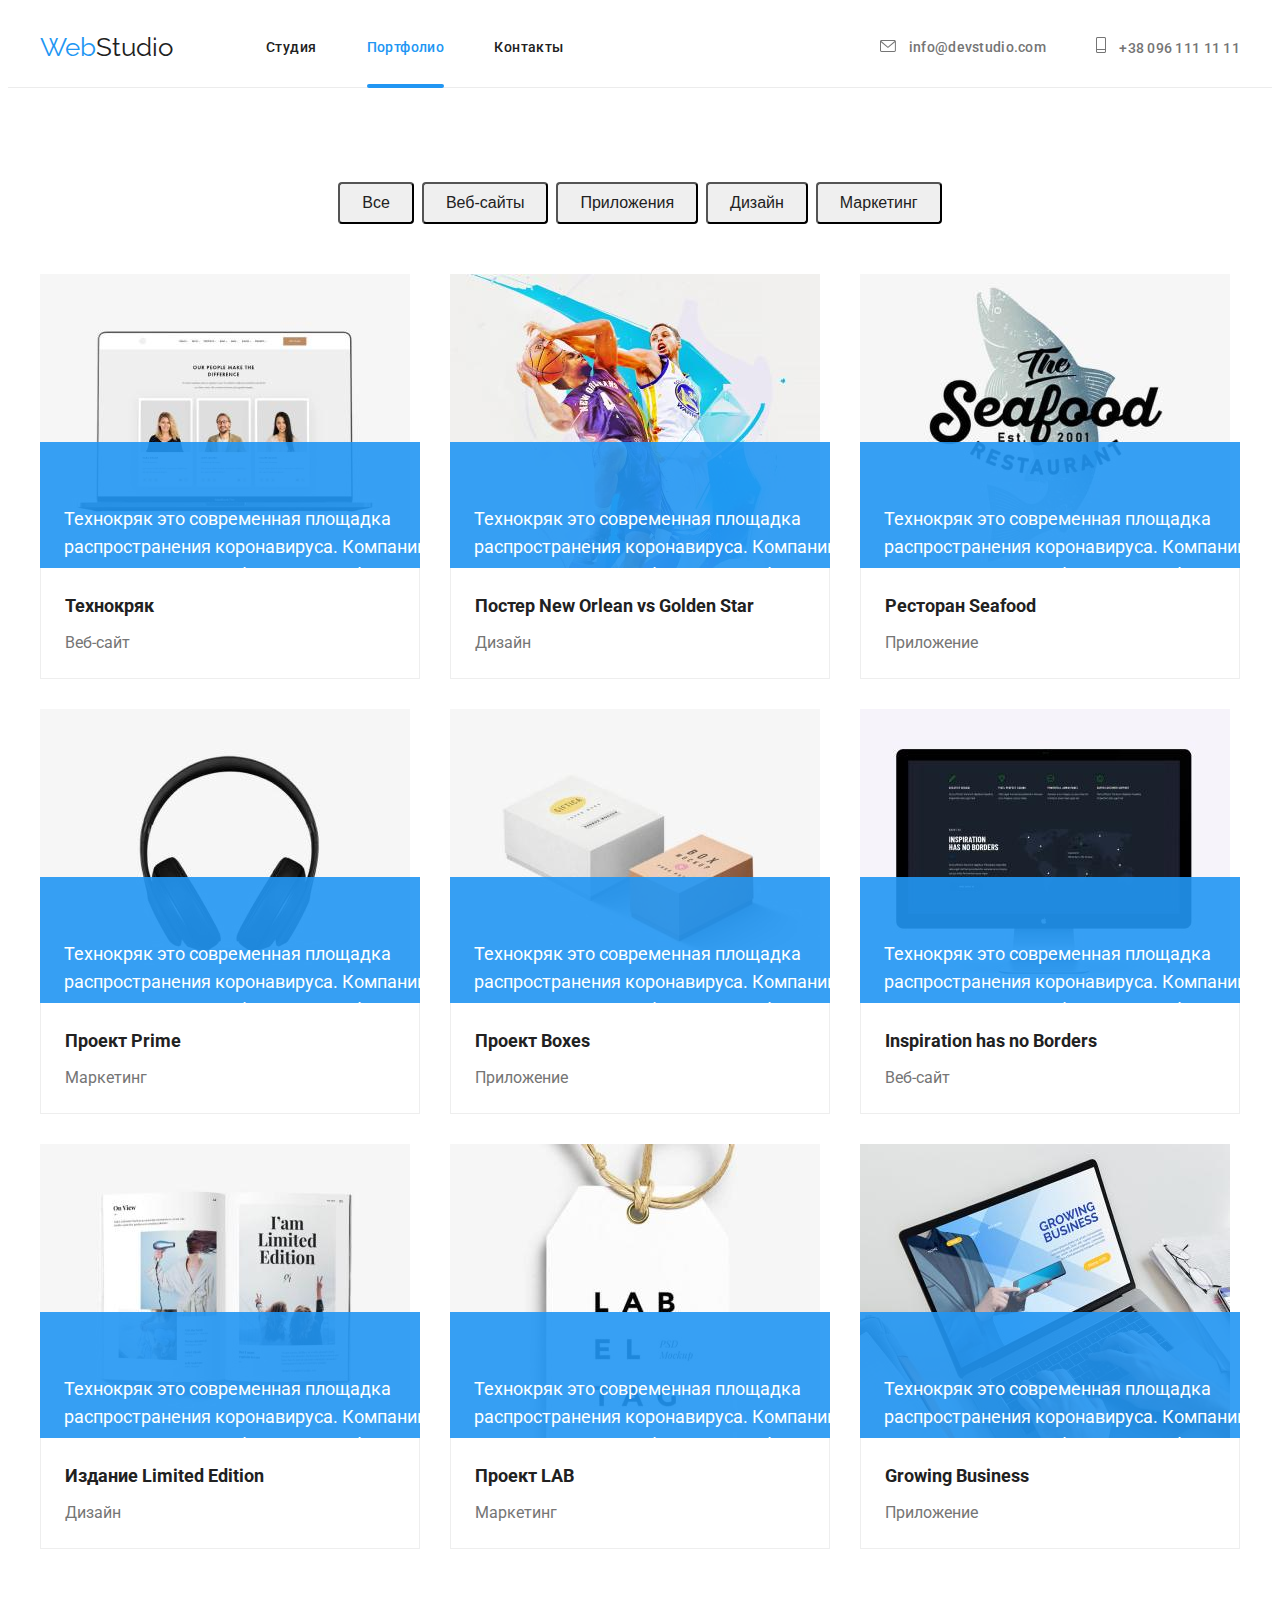
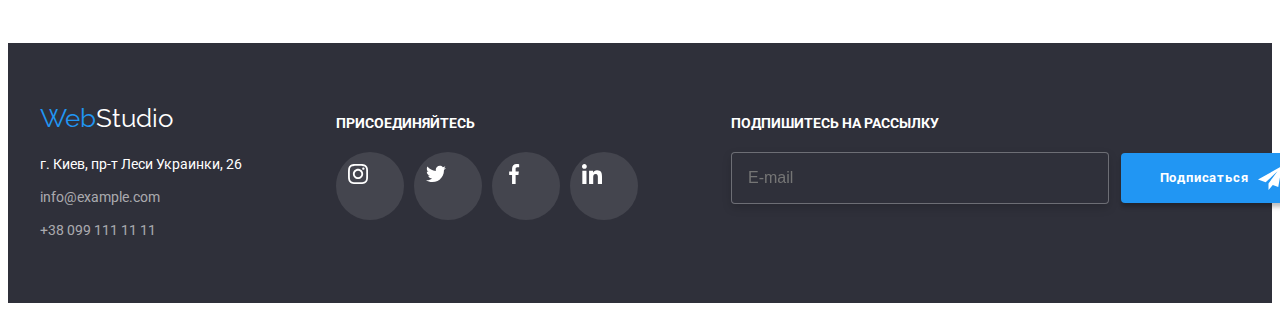
==== portfolio.html @ 545d73d3 "initial commit" ====
<!DOCTYPE html>
<html lang="ru">
  <head>
    <meta charset="UTF-8" />
    <meta http-equiv="X-UA-Compatible" content="IE=edge" />
    <meta name="viewport" content="width=device-width, initial-scale=1.0" />
    <title>Портфолио</title>
    <link
      rel="stylesheet"
      href="https://cdnjs.cloudflare.com/ajax/libs/modern-normalize/1.1.0/modern-normalize.min.css"
      integrity="sha512-wpPYUAdjBVSE4KJnH1VR1HeZfpl1ub8YT/NKx4PuQ5NmX2tKuGu6U/JRp5y+Y8XG2tV+wKQpNHVUX03MfMFn9Q=="
      crossorigin="anonymous"
      referrerpolicy="no-referrer"
    />
    <link
      href="https://fonts.googleapis.com/css2?family=Raleway:wght@700&family=Roboto:wght@400;500;700;900&display=swap"
      rel="stylesheet"
    />
    <link rel="stylesheet" href="./css/styles.css" />
    <link rel="stylesheet" href="./css/main.min.css" />
  </head>
  <body>
    <header class="portfolio-header">
      <div class="container">
        <div class="header-container">
          <nav class="header-nav">
            <a class="logo" href="./index.html">
              <span class="trademark">Web</span
              ><span class="top-logo">Studio</span>
            </a>
            <!--Навигация на другие страницы-->
            <ul class="nav-pages">
              <li class="menu">
                <a href="./index.html" class="pages">Студия</a>
              </li>
              <li class="menu">
                <a href="" class="pages active">Портфолио</a>
              </li>
              <li class="menu"><a href="" class="pages">Контакты</a></li>
            </ul>
          </nav>
          <ul class="nav-contacts">
            <li class="mail-tel-top">
              <a class="contacts" href="mailto:info@devstudio.com">
                <svg class="contacts-icons" width="16" height="12">
                  <use href="./images/icons.svg#icon-mail-icon"></use>
                </svg>
                info@devstudio.com</a
              >
            </li>
            <li class="mail-tel-top">
              <a class="contacts" href="tel:+38096111111">
                <svg class="contacts-icons" width="10" height="16">
                  <use href="./images/icons.svg#icon-tel-icon"></use>
                </svg>
                +38 096 111 11 11</a
              >
            </li>
          </ul>
        </div>
      </div>
    </header>

    <!--ФИЛЬТР-->
    <main>
      <section class="section">
        <div class="container">
          <ul class="products">
            <li class="btn-products">
              <button class="tabs" type="button">Все</button>
            </li>
            <li class="btn-products">
              <button class="tabs" type="button">Веб-сайты</button>
            </li>
            <li class="btn-products">
              <button class="tabs" type="button">Приложения</button>
            </li>
            <li class="btn-products">
              <button class="tabs" type="button">Дизайн</button>
            </li>
            <li class="btn-products">
              <button class="tabs" type="button">Маркетинг</button>
            </li>
          </ul>
        </div>

        <div class="container">
          <ul class="examples">
            <li class="examples-mockups">
              <div class="thumb">
                <img src="./images/img0.jpg" alt="" width="370" />
                <p class="mockups-info">
                  Технокряк это современная площадка распространения
                  коронавируса. Компании используют эту платформу для цифрового
                  шпионажа и атак на защищённые сервера конкурентов.
                </p>
              </div>
              <div class="examples-names">
                <h2 class="decisions">Технокряк</h2>
                <p class="type">Веб-сайт</p>
              </div>
            </li>
            <li class="examples-mockups">
              <div class="thumb">
                <img src="./images/img1.jpg" alt="" width="370" />
                <p class="mockups-info">
                  Технокряк это современная площадка распространения
                  коронавируса. Компании используют эту платформу для цифрового
                  шпионажа и атак на защищённые сервера конкурентов.
                </p>
              </div>
              <div class="examples-names">
                <h2 class="decisions">Постер New Orlean vs Golden Star</h2>
                <p class="type">Дизайн</p>
              </div>
            </li>
            <li class="examples-mockups">
              <div class="thumb">
                <img src="./images/img2.jpg" alt="" width="370" />
                <p class="mockups-info">
                  Технокряк это современная площадка распространения
                  коронавируса. Компании используют эту платформу для цифрового
                  шпионажа и атак на защищённые сервера конкурентов.
                </p>
              </div>
              <div class="examples-names">
                <h2 class="decisions">Ресторан Seafood</h2>
                <p class="type">Приложение</p>
              </div>
            </li>
            <li class="examples-mockups">
              <div class="thumb">
                <img src="./images/img3.jpg" alt="" width="370" />
                <p class="mockups-info">
                  Технокряк это современная площадка распространения
                  коронавируса. Компании используют эту платформу для цифрового
                  шпионажа и атак на защищённые сервера конкурентов.
                </p>
              </div>
              <div class="examples-names">
                <h2 class="decisions">Проект Prime</h2>
                <p class="type">Маркетинг</p>
              </div>
            </li>
            <li class="examples-mockups">
              <div class="thumb">
                <img src="./images/img4.jpg" alt="" width="370" />
                <p class="mockups-info">
                  Технокряк это современная площадка распространения
                  коронавируса. Компании используют эту платформу для цифрового
                  шпионажа и атак на защищённые сервера конкурентов.
                </p>
              </div>
              <div class="examples-names">
                <h2 class="decisions">Проект Boxes</h2>
                <p class="type">Приложение</p>
              </div>
            </li>
            <li class="examples-mockups">
              <div class="thumb">
                <img src="./images/img5.jpg" alt="" width="370" />
                <p class="mockups-info">
                  Технокряк это современная площадка распространения
                  коронавируса. Компании используют эту платформу для цифрового
                  шпионажа и атак на защищённые сервера конкурентов.
                </p>
              </div>
              <div class="examples-names">
                <h2 class="decisions">Inspiration has no Borders</h2>
                <p class="type">Веб-сайт</p>
              </div>
            </li>
            <li class="examples-mockups">
              <div class="thumb">
                <img src="./images/img6.jpg" alt="" width="370" />
                <p class="mockups-info">
                  Технокряк это современная площадка распространения
                  коронавируса. Компании используют эту платформу для цифрового
                  шпионажа и атак на защищённые сервера конкурентов.
                </p>
              </div>
              <div class="examples-names">
                <h2 class="decisions">Издание Limited Edition</h2>
                <p class="type">Дизайн</p>
              </div>
            </li>
            <li class="examples-mockups">
              <div class="thumb">
                <img src="./images/img7.jpg" alt="" width="370" />
                <p class="mockups-info">
                  Технокряк это современная площадка распространения
                  коронавируса. Компании используют эту платформу для цифрового
                  шпионажа и атак на защищённые сервера конкурентов.
                </p>
              </div>
              <div class="examples-names">
                <h2 class="decisions">Проект LAB</h2>
                <p class="type">Маркетинг</p>
              </div>
            </li>
            <li class="examples-mockups">
              <div class="thumb">
                <img src="./images/img8.jpg" alt="" width="370" />
                <p class="mockups-info">
                  Технокряк это современная площадка распространения
                  коронавируса. Компании используют эту платформу для цифрового
                  шпионажа и атак на защищённые сервера конкурентов.
                </p>
              </div>
              <div class="examples-names">
                <h2 class="decisions">Growing Business</h2>
                <p class="type">Приложение</p>
              </div>
            </li>
          </ul>
        </div>
      </section>
    </main>
    <!--Футер-->
    <footer>
      <div class="container address-join-footer">
        <div>
          <a class="logo" href="./index.html"
            ><span class="trademark">Web</span
            ><span class="bot-logo">Studio</span></a
          >
          <address>
            г. Киев, пр-т Леси Украинки, 26
            <ul class="footer-contacts">
              <li class="footer-item-contact">
                <a class="contacts" href="mailto:info@example.com"
                  >info@example.com</a
                >
              </li>
              <li class="footer-item-contact">
                <a class="contacts" href="tel:+38099111111"
                  >+38 099 111 11 11</a
                >
              </li>
            </ul>
          </address>
        </div>
        <div class="join">
          <h2 class="join-title">Присоединяйтесь</h2>
          <ul class="social join-list">
            <li class="social-item" aria-label="Инстаграм">
              <a
                href=""
                class="social-link social-link-join link"
                target="_blank"
                rel="noopener noreferrer"
              >
                <svg class="social-icon" width="20" height="20">
                  <use href="./images/icons.svg#icon-instagram"></use>
                </svg>
              </a>
            </li>
            <li class="social-item" aria-label="Твиттер">
              <a
                href=""
                class="social-link social-link-join link"
                target="_blank"
                rel="noopener noreferrer"
              >
                <svg class="social-icon" width="20" height="20">
                  <use href="./images/icons.svg#icon-twitter"></use>
                </svg>
              </a>
            </li>
            <li class="social-item" aria-label="Фейсбук">
              <a
                href=""
                class="social-link social-link-join link"
                target="_blank"
                rel="noopener noreferrer"
              >
                <svg class="social-icon" width="20" height="20">
                  <use href="./images/icons.svg#icon-facebook"></use>
                </svg>
              </a>
            </li>
            <li class="social-item" aria-label="Линкедин">
              <a
                href=""
                class="social-link social-link-join link"
                target="_blank"
                rel="noopener noreferrer"
              >
                <svg class="social-icon" width="20" height="20">
                  <use href="./images/icons.svg#icon-linkedin"></use>
                </svg>
              </a>
            </li>
          </ul>
        </div>
        <!-- Секция подписки -->
        <section class="subscribe">
          <h2 class="join-title">Подпишитесь на рассылку</h2>
          <form class="subscribe-form" name="subscribe">
            <label>
              <input
                class="subscribe-input"
                type="email"
                name="subscribe-email"
                placeholder="E-mail"
              />
            </label>
            <button class="subscribe-button" type="submit">
              Подписаться

              <svg class="subscribe-icon">
                <use href="./images/icons.svg#icon-icon-send"></use>
              </svg>
            </button>
          </form>
        </section>
        <!-- Секция подписки -->
      </div>
    </footer>
  </body>
</html>
---- css/styles.css ----
/* Для хранения палитры цветов макета (текст, фон, выделение) используются CSS-переменные. */

/* Конец утилит */

/* ----ХЕДЕР--- */

/* ----Хедер----*/

/* ----БЛОК герой---- */

/* ----Блок герой---- */

/* ----Блок преимуществ---- */

/* ----Блок преимуществ---- */
/* ---- Блок чем мы занимаемся---- */

/* ---- Блок чем мы занимаемся---- */
/* ----Блок наша команда---- */

/* ----Блок наша команда---- */
/* ----Секция постоянные клиенты---- */

/* ----Секция постоянные клиенты---- */
/* ----- ФУТЕР----- */

/* Секция подписки */
/* ----ФУТЕР---- */

/* ----Секция Продукты---- */

/*------СИНИЙ ВЫЕЗЖАЮЩИЙ ОВЕРЛЕЙ*/
/* ----Секция Продукты---- */

/*---------MODAL WINDOW*/

/* ------End of modal window styles */
---- css/main.min.css ----
body{font-family:"Roboto", sans-serif;color:var(--primary-text-color)}h1,h2,h3,h4,h5,h6,p{margin-top:0;margin-bottom:0}ul,ol{margin-top:0;margin-bottom:0;padding-left:0}img{display:block;max-width:100%;height:auto}.container{width:1200px;padding-left:15px;padding-right:15px;margin-left:auto;margin-right:auto}.section{padding:94px 0 94px 0}.nav-pages,.nav-contacts,.pages,.team-contacts-icons,.clients-list,.footer-contacts,.join-list{list-style-type:none;text-decoration:none}:root{--primary-text-color: #212121;--secondary-text-color: #757575;--accent-color: #2196f3;--footer-contacts-color: rgba(255, 255, 255, 0.6)}.visually-hidden{position:absolute !important;clip:rect(1px 1px 1px 1px);clip:rect(1px, 1px, 1px, 1px);padding:0 !important;border:0 !important;height:1px !important;width:1px !important;overflow:hidden}.logo{font-size:26px;font-family:"Raleway", sans-serif;text-decoration:none;margin-right:93px}.top-logo{color:var(--primary-text-color)}.pages{font-size:14px;line-height:1.17;color:var(--primary-text-color);font-weight:500;-webkit-transition:color 250ms cubic-bezier(0.4, 0, 0.2, 1);transition:color 250ms cubic-bezier(0.4, 0, 0.2, 1)}.active{position:relative;color:var(--accent-color)}.active::after{content:"";position:absolute;left:0;bottom:-33px;width:100%;height:4px;background-color:var(--accent-color);border-radius:2px}.pages:hover,.pages:focus{color:var(--accent-color)}.contacts{font-size:14px;line-height:1.17;color:var(--secondary-text-color);font-weight:500;text-decoration:none;-webkit-transition:color 250ms cubic-bezier(0.4, 0, 0.2, 1);transition:color 250ms cubic-bezier(0.4, 0, 0.2, 1)}.contacts-icons{margin-right:10px;fill:currentColor}.contacts:hover,.contacts:focus{color:var(--accent-color)}.header-studio{padding-top:24px;padding-bottom:25px}.portfolio-header{padding-top:24px;padding-bottom:25px;border-bottom:1px solid #ececec}.header-nav{display:-webkit-box;display:-ms-flexbox;display:flex;-webkit-box-align:center;-ms-flex-align:center;align-items:center}.header-container{display:-webkit-box;display:-ms-flexbox;display:flex}.nav-pages{display:-webkit-box;display:-ms-flexbox;display:flex;font-weight:500;font-size:14px;line-height:1.14;letter-spacing:0.03em;padding:0}.menu:not(:last-child){margin-right:50px}.nav-contacts{display:-webkit-box;display:-ms-flexbox;display:flex;-webkit-box-align:center;-ms-flex-align:center;align-items:center;font-weight:500;font-size:14px;line-height:1.14;letter-spacing:0.02em;padding-right:0;margin-left:auto}.mail-tel-top+.mail-tel-top{margin-left:50px}.section-hero{display:-webkit-box;display:-ms-flexbox;display:flex;padding:200px 0}.overlay{max-width:1600px;height:600px;margin-left:auto;margin-right:auto;background-image:-webkit-gradient(linear, left top, left bottom, from(rgba(47,48,58,0.4)), to(rgba(47,48,58,0.4))),url(../images/hero-image.jpg);background-image:linear-gradient(rgba(47,48,58,0.4), rgba(47,48,58,0.4)),url(../images/hero-image.jpg);background-position:center}.hero-heading{font-size:44px;line-height:1.36;font-weight:900;text-align:center;letter-spacing:0.06em;margin-bottom:30px;text-transform:uppercase;color:#ffffff}.hero-button{font-size:16px;line-height:1.88;font-weight:700;text-align:center;letter-spacing:0.06em;padding:10px 32px;display:block;margin-left:auto;margin-right:auto;margin-bottom:94px;background-color:var(--accent-color);color:#ffffff;-webkit-box-shadow:0px 4px 4px rgba(0,0,0,0.15);box-shadow:0px 4px 4px rgba(0,0,0,0.15);border:transparent;border-radius:4px}.hero-button:hover,.hero-button:focus{cursor:pointer}.section-advantages{padding-bottom:0}.advantages{display:-webkit-box;display:-ms-flexbox;display:flex;list-style-type:none}.advantages-list-item{width:270px}.advantages-list-item:not(:last-child){margin-right:30px}.advantages-icon{display:-webkit-box;display:-ms-flexbox;display:flex;-webkit-box-pack:center;-ms-flex-pack:center;justify-content:center;-webkit-box-align:center;-ms-flex-align:center;align-items:center;height:120px;margin-bottom:30px;background-color:#f5f4fa;border-radius:4px}.advan-descrip{font-size:14px;line-height:1.17;color:var(--primary-text-color);font-weight:700;margin-bottom:10px}.advan-text{font-size:14px;line-height:1.71;color:var(--secondary-text-color);font-weight:400}.trends{display:-webkit-box;display:-ms-flexbox;display:flex;list-style-type:none}.main-page-secondary-title{font-size:36px;line-height:1.17;font-weight:700;margin-bottom:50px;text-align:center}.direction{position:relative}.direction-label{text-transform:uppercase;font-size:14px;line-height:1.17;font-weight:700;position:absolute;text-align:center;left:30px;bottom:0px;height:70px;width:370px;padding-top:27px;padding-bottom:27px;color:#ffffff;background-color:rgba(47,48,58,0.8)}.direction-name{display:-webkit-box;display:-ms-flexbox;display:flex;-ms-flex-wrap:wrap;flex-wrap:wrap;margin-top:-30px;margin-left:-30px;padding:0;margin-bottom:0}.direction-img{position:relative;margin-top:30px;margin-left:30px;-ms-flex-preferred-size:calc((100% - 30px * 3) / 3);flex-basis:calc((100% - 30px * 3) / 3)}.section-team{background-color:#f5f4fa}.developers{font-size:16px;line-height:1.17;font-weight:500;margin-bottom:10px}.developers-title{padding:30px 0;text-align:center;background-color:#ffffff}.position{font-size:16px;line-height:1.17;color:var(--secondary-text-color);font-weight:400;margin-bottom:16px}.team{display:-webkit-box;display:-ms-flexbox;display:flex;-ms-flex-wrap:wrap;flex-wrap:wrap;margin-top:-30px;margin-left:-30px;padding:0;list-style:none}.team-img{margin-top:30px;margin-left:30px;-ms-flex-preferred-size:calc((100% - 120px) / 4);flex-basis:calc((100% - 120px) / 4);-webkit-box-shadow:0px 1px 3px rgba(0,0,0,0.12),0px 1px 1px rgba(0,0,0,0.14),0px 2px 1px rgba(0,0,0,0.2);box-shadow:0px 1px 3px rgba(0,0,0,0.12),0px 1px 1px rgba(0,0,0,0.14),0px 2px 1px rgba(0,0,0,0.2);border-radius:0px 0px 4px 4px;padding:0}.team-contacts-icons{display:-webkit-box;display:-ms-flexbox;display:flex;-webkit-box-pack:center;-ms-flex-pack:center;justify-content:center;background-color:#ffffff}.social-item:not(:last-child){margin-right:10px}.social-link{display:block;width:44px;height:44px;padding:12px;border-radius:50%;color:#afb1b8;-webkit-transition:background-color 250ms cubic-bezier(0.4, 0, 0.2, 1),color 250ms cubic-bezier(0.4, 0, 0.2, 1);transition:background-color 250ms cubic-bezier(0.4, 0, 0.2, 1),color 250ms cubic-bezier(0.4, 0, 0.2, 1)}.social-icon{width:20px;height:20px;fill:currentColor}.social-link:hover,.social-link:focus{background-color:var(--accent-color);color:#ffffff}.clients-title{text-align:center;margin-bottom:50px}.clients-list{display:-webkit-box;display:-ms-flexbox;display:flex;-ms-flex-wrap:wrap;flex-wrap:wrap;margin-top:-30px;margin-left:-30px;-webkit-box-pack:center;-ms-flex-pack:center;justify-content:center}.clients-item{display:-webkit-box;display:-ms-flexbox;display:flex;-webkit-box-pack:center;-ms-flex-pack:center;justify-content:center;-webkit-box-align:center;-ms-flex-align:center;align-items:center;margin-top:30px;margin-left:30px;-ms-flex-preferred-size:calc((100% - 180px) / 6);flex-basis:calc((100% - 180px) / 6)}.clients-link{display:-webkit-box;display:-ms-flexbox;display:flex;-webkit-box-pack:center;-ms-flex-pack:center;justify-content:center;-webkit-box-align:center;-ms-flex-align:center;align-items:center;width:170px;height:92px;border:1px solid #afb1b8;border-radius:4px;color:#afb1b8;-webkit-transition:color 250ms cubic-bezier(0.4, 0, 0.2, 1),border-color 250ms cubic-bezier(0.4, 0, 0.2, 1);transition:color 250ms cubic-bezier(0.4, 0, 0.2, 1),border-color 250ms cubic-bezier(0.4, 0, 0.2, 1)}.clients-icon{fill:currentColor}.clients-link:hover,.clients-link:focus{color:var(--accent-color);border-color:var(--accent-color);outline:none}.products{display:-webkit-box;display:-ms-flexbox;display:flex;-webkit-box-pack:center;-ms-flex-pack:center;justify-content:center;list-style-type:none;text-decoration:none;margin-bottom:50px}.btn-products:not(:last-child){margin-right:8px}.tabs{font-size:16px;line-height:1.63;color:var(--primary-text-color);font-weight:500;padding:6px 22px;border-radius:4px;-webkit-transition:background-color 250ms cubic-bezier(0.4, 0, 0.2, 1),color 250ms cubic-bezier(0.4, 0, 0.2, 1),-webkit-box-shadow 250ms cubic-bezier(0.4, 0, 0.2, 1);transition:background-color 250ms cubic-bezier(0.4, 0, 0.2, 1),color 250ms cubic-bezier(0.4, 0, 0.2, 1),-webkit-box-shadow 250ms cubic-bezier(0.4, 0, 0.2, 1);transition:background-color 250ms cubic-bezier(0.4, 0, 0.2, 1),color 250ms cubic-bezier(0.4, 0, 0.2, 1),box-shadow 250ms cubic-bezier(0.4, 0, 0.2, 1);transition:background-color 250ms cubic-bezier(0.4, 0, 0.2, 1),color 250ms cubic-bezier(0.4, 0, 0.2, 1),box-shadow 250ms cubic-bezier(0.4, 0, 0.2, 1),-webkit-box-shadow 250ms cubic-bezier(0.4, 0, 0.2, 1)}.tabs:hover,.tabs:focus{background-color:var(--accent-color);color:#ffffff;cursor:pointer;-webkit-box-shadow:0px 3px 1px rgba(0,0,0,0.1),0px 1px 2px rgba(0,0,0,0.08),0px 2px 2px rgba(0,0,0,0.12);box-shadow:0px 3px 1px rgba(0,0,0,0.1),0px 1px 2px rgba(0,0,0,0.08),0px 2px 2px rgba(0,0,0,0.12)}.decisions{font-size:18px;line-height:2;font-weight:700;margin-bottom:4px}.type{font-size:16px;line-height:1.88;color:var(--secondary-text-color);font-weight:400}.examples{display:-webkit-box;display:-ms-flexbox;display:flex;-ms-flex-wrap:wrap;flex-wrap:wrap;margin-top:-30px;margin-left:-30px;padding:0;margin-bottom:0;list-style-type:none}.examples-mockups{margin-top:30px;margin-left:30px;-ms-flex-preferred-size:calc((100% - 90px) / 3);flex-basis:calc((100% - 90px) / 3);-webkit-transition:-webkit-box-shadow 250ms cubic-bezier(0.4, 0, 0.2, 1);transition:-webkit-box-shadow 250ms cubic-bezier(0.4, 0, 0.2, 1);transition:box-shadow 250ms cubic-bezier(0.4, 0, 0.2, 1);transition:box-shadow 250ms cubic-bezier(0.4, 0, 0.2, 1), -webkit-box-shadow 250ms cubic-bezier(0.4, 0, 0.2, 1)}.examples-mockups:hover,.examples-mockups:focus{-webkit-box-shadow:0px 1px 1px rgba(0,0,0,0.12),0px 4px 4px rgba(0,0,0,0.06),1px 4px 6px rgba(0,0,0,0.16);box-shadow:0px 1px 1px rgba(0,0,0,0.12),0px 4px 4px rgba(0,0,0,0.06),1px 4px 6px rgba(0,0,0,0.16);cursor:pointer}.examples-mockups:nth-last-child(-n+3){margin-bottom:0}.examples-names{padding:20px 24px;border-top:none;border-right:1px solid #eeeeee;border-bottom:1px solid #eeeeee;border-left:1px solid #eeeeee}.thumb{position:relative;overflow:hidden}.mockups-info{position:absolute;left:0;top:200%;-webkit-transform:translate(0, -100%);transform:translate(0, -100%);width:100%;height:100%;padding:63px 24px;color:#ffffff;background:rgba(33,150,243,0.9);font-size:18px;line-height:1.56;-webkit-transition:-webkit-transform 250ms cubic-bezier(0.4, 0, 0.2, 1);transition:-webkit-transform 250ms cubic-bezier(0.4, 0, 0.2, 1);transition:transform 250ms cubic-bezier(0.4, 0, 0.2, 1);transition:transform 250ms cubic-bezier(0.4, 0, 0.2, 1), -webkit-transform 250ms cubic-bezier(0.4, 0, 0.2, 1)}.examples-mockups:hover .mockups-info,.examples-mockups:focus .mockups-info{-webkit-transform:translate(0, -100%) translateY(-100%);transform:translate(0, -100%) translateY(-100%)}.trademark{color:var(--accent-color);padding-right:0;margin-right:0}.bot-logo{color:#ffffff}.address-join-footer{display:-webkit-box;display:-ms-flexbox;display:flex}.join{margin-left:70px;padding-top:12px;color:var(--hero-text-color)}.join-title{margin-bottom:20px;font-size:14px;color:#ffffff;line-height:1.17;text-transform:uppercase}.social{display:-webkit-box;display:-ms-flexbox;display:flex;-webkit-box-pack:center;-ms-flex-pack:center;justify-content:center}.social-link-join{color:#ffffff;background-color:rgba(255,255,255,0.1)}.subscribe{display:-webkit-box;display:-ms-flexbox;display:flex;-webkit-box-orient:vertical;-webkit-box-direction:normal;-ms-flex-direction:column;flex-direction:column;margin-left:93px;position:relative;top:12px}.subscribe-form{display:-webkit-box;display:-ms-flexbox;display:flex;-webkit-box-align:center;-ms-flex-align:center;align-items:center}.subscribe-input{margin-right:12px;width:358px;padding-left:16px;padding-top:15px;padding-bottom:15px;border:1px solid rgba(255,255,255,0.3);border-radius:4px;background-color:#2f303a;-webkit-filter:drop-shadow(0px 4px 4px rgba(0,0,0,0.15));filter:drop-shadow(0px 4px 4px rgba(0,0,0,0.15));font-size:16px;line-height:1.25;color:rgba(255,255,255,0.6)}.subscribe-button{font-family:inherit;font-style:16px;font-weight:700;line-height:1.88;letter-spacing:0.06em;color:#ffffff;background-color:var(--accent-color);border:1px solid transparent;border-radius:4px;-webkit-box-shadow:0px 4px 4px rgba(0,0,0,0.25);box-shadow:0px 4px 4px rgba(0,0,0,0.25);width:200px;height:50px;display:-webkit-box;display:-ms-flexbox;display:flex;-webkit-box-pack:center;-ms-flex-pack:center;justify-content:center;-webkit-box-align:center;-ms-flex-align:center;align-items:center;cursor:pointer}.subscribe-icon{margin-left:10px;width:24px;height:24px;fill:currentColor}footer{display:block;padding:60px 0 60px 0;background:#2f303a}address{font-size:14px;line-height:1.71;color:#ffffff;font-style:normal;font-weight:400;margin-top:20px}.footer-item-contact{margin-top:9px}.footer-contacts .contacts{font-size:14px;line-height:1.71;color:var(--footer-contacts-color);font-weight:400}.backdrop{position:fixed;top:0;left:0;width:100vw;height:100vh;margin-left:auto;margin-right:auto;background-color:rgba(0,0,0,0.2)}.backdrop.is-hidden{pointer-events:none;opacity:0;visibility:hidden}.backdrop{opacity:1;-webkit-transition:opacity 250ms cubic-bezier(0.4, 0, 0.2, 1),visibility 250ms cubic-bezier(0.4, 0, 0.2, 1);transition:opacity 250ms cubic-bezier(0.4, 0, 0.2, 1),visibility 250ms cubic-bezier(0.4, 0, 0.2, 1)}.backdrop.is-hidden .modal{-webkit-transform:translate(-50%, -50%) scale(1.5);transform:translate(-50%, -50%) scale(1.5)}.modal{position:absolute;top:50%;left:50%;width:528px;height:581px;padding:40px;background-color:#ffffff;border-radius:4px;-webkit-transform:translate(-50%, -50%) scale(1);transform:translate(-50%, -50%) scale(1);-webkit-transition:-webkit-transform 250ms cubic-bezier(0.4, 0, 0.2, 1);transition:-webkit-transform 250ms cubic-bezier(0.4, 0, 0.2, 1);transition:transform 250ms cubic-bezier(0.4, 0, 0.2, 1);transition:transform 250ms cubic-bezier(0.4, 0, 0.2, 1), -webkit-transform 250ms cubic-bezier(0.4, 0, 0.2, 1)}.modal-button{position:absolute;right:8px;top:8px;width:30px;height:30px;padding:5px;background-color:#ffffff;border-radius:50%;border:1px solid rgba(0,0,0,0.1);-webkit-transition:color 250ms cubic-bezier(0.4, 0, 0.2, 1);transition:color 250ms cubic-bezier(0.4, 0, 0.2, 1)}.modal-button:hover,.modal-button:focus{color:var(--accent-color);outline:none;cursor:pointer}.modal-close{fill:currentColor}.modal-title{font-family:Roboto;font-style:normal;font-weight:700;font-size:20px;line-height:1.15;margin-bottom:12px;text-align:center;letter-spacing:0.03em;color:var(--primary-text-color)}.modal-item{position:relative;display:block;margin-bottom:10px}.input-wrap{position:relative}.modal-label{display:block;margin-bottom:4px;font-size:12px;line-height:1.17;letter-spacing:0.01em;font-family:Roboto;font-style:normal;font-weight:normal;color:var(--secondary-text-color)}.modal-input{width:100%;height:40px;padding-left:42px;color:var(--logo-text-color);border:1px solid rgba(33,33,33,0.2);border-radius:4px;-webkit-transition:border-color 250ms cubic-bezier(0.4, 0, 0.2, 1);transition:border-color 250ms cubic-bezier(0.4, 0, 0.2, 1)}.modal-icon{position:absolute;top:50%;left:0;margin-left:12px;width:18px;height:18px;color:var(--secondary-text-color);-webkit-transform:translateY(-50%);transform:translateY(-50%);-webkit-transition:fill 250ms cubic-bezier(0.4, 0, 0.2, 1);transition:fill 250ms cubic-bezier(0.4, 0, 0.2, 1)}.modal-textarea{height:120px;width:100%;padding:12px 16px;resize:none;border:1px solid rgba(33,33,33,0.2);border-radius:4px;-webkit-transition:border-color 250ms cubic-bezier(0.4, 0, 0.2, 1);transition:border-color 250ms cubic-bezier(0.4, 0, 0.2, 1)}.modal-textarea::-webkit-input-placeholder{color:rgba(117,117,117,0.5)}.modal-textarea:-ms-input-placeholder{color:rgba(117,117,117,0.5)}.modal-textarea::-ms-input-placeholder{color:rgba(117,117,117,0.5)}.modal-textarea::placeholder{color:rgba(117,117,117,0.5)}.modal-input:focus,.modal-input:not(:placeholder-shown){outline:none;border-color:var(--accent-color)}.modal-textarea:focus,.modal-textarea:not(:placeholder-shown){outline:none;border-color:var(--accent-color)}.modal-input:focus+.modal-icon,.modal-input:not(:placeholder-shown)+.modal-icon{fill:var(--accent-color)}.accept-item{margin-top:20px;padding-left:14px;display:-webkit-box;display:-ms-flexbox;display:flex;-webkit-box-align:center;-ms-flex-align:center;align-items:center}.accept-checkbox{position:relative;margin-right:7px;width:15px;height:15px;border:2px solid var(--primary-text-color);border-radius:2px;pointer-events:none;-webkit-transition:border-color 250ms cubic-bezier(0.4, 0, 0.2, 1),background-color 250ms cubic-bezier(0.4, 0, 0.2, 1);transition:border-color 250ms cubic-bezier(0.4, 0, 0.2, 1),background-color 250ms cubic-bezier(0.4, 0, 0.2, 1)}.accept-icon{position:absolute;left:-20%;top:-20%;width:16px;height:15px;fill:currentColor;opacity:0;-webkit-transition:opacity 250ms cubic-bezier(0.4, 0, 0.2, 1);transition:opacity 250ms cubic-bezier(0.4, 0, 0.2, 1)}.accept-label{font-size:14px;line-height:1.71;letter-spacing:0.03em;color:var(--secondary-text-color)}.accept-link{color:var(--accent-color)}.accept-input:checked+.accept-checkbox{background-color:var(--accent-color);border-color:var(--accent-color)}.accept-input:checked+.accept-checkbox>.accept-icon{opacity:1}.modal-accept{margin-top:30px}.modal-accept-button{margin-left:auto;margin-right:auto;height:50px;width:200px;display:-webkit-box;display:-ms-flexbox;display:flex;-webkit-box-pack:center;-ms-flex-pack:center;justify-content:center;-webkit-box-align:center;-ms-flex-align:center;align-items:center;font-weight:700;font-size:16px;line-height:1.87;letter-spacing:0.06em;color:#ffffff;background-color:var(--accent-color);border:1px solid transparent;border-radius:4px;-webkit-box-shadow:0px 4px 4px rgba(0,0,0,0.25);box-shadow:0px 4px 4px rgba(0,0,0,0.25);-webkit-transition:background-color 250ms cubic-bezier(0.4, 0, 0.2, 1);transition:background-color 250ms cubic-bezier(0.4, 0, 0.2, 1)}.modal-accept-button:hover,.modal-accept-button:focus{background-color:#188ce8;border:none;cursor:pointer}
/*# sourceMappingURL=main.min.css.map */
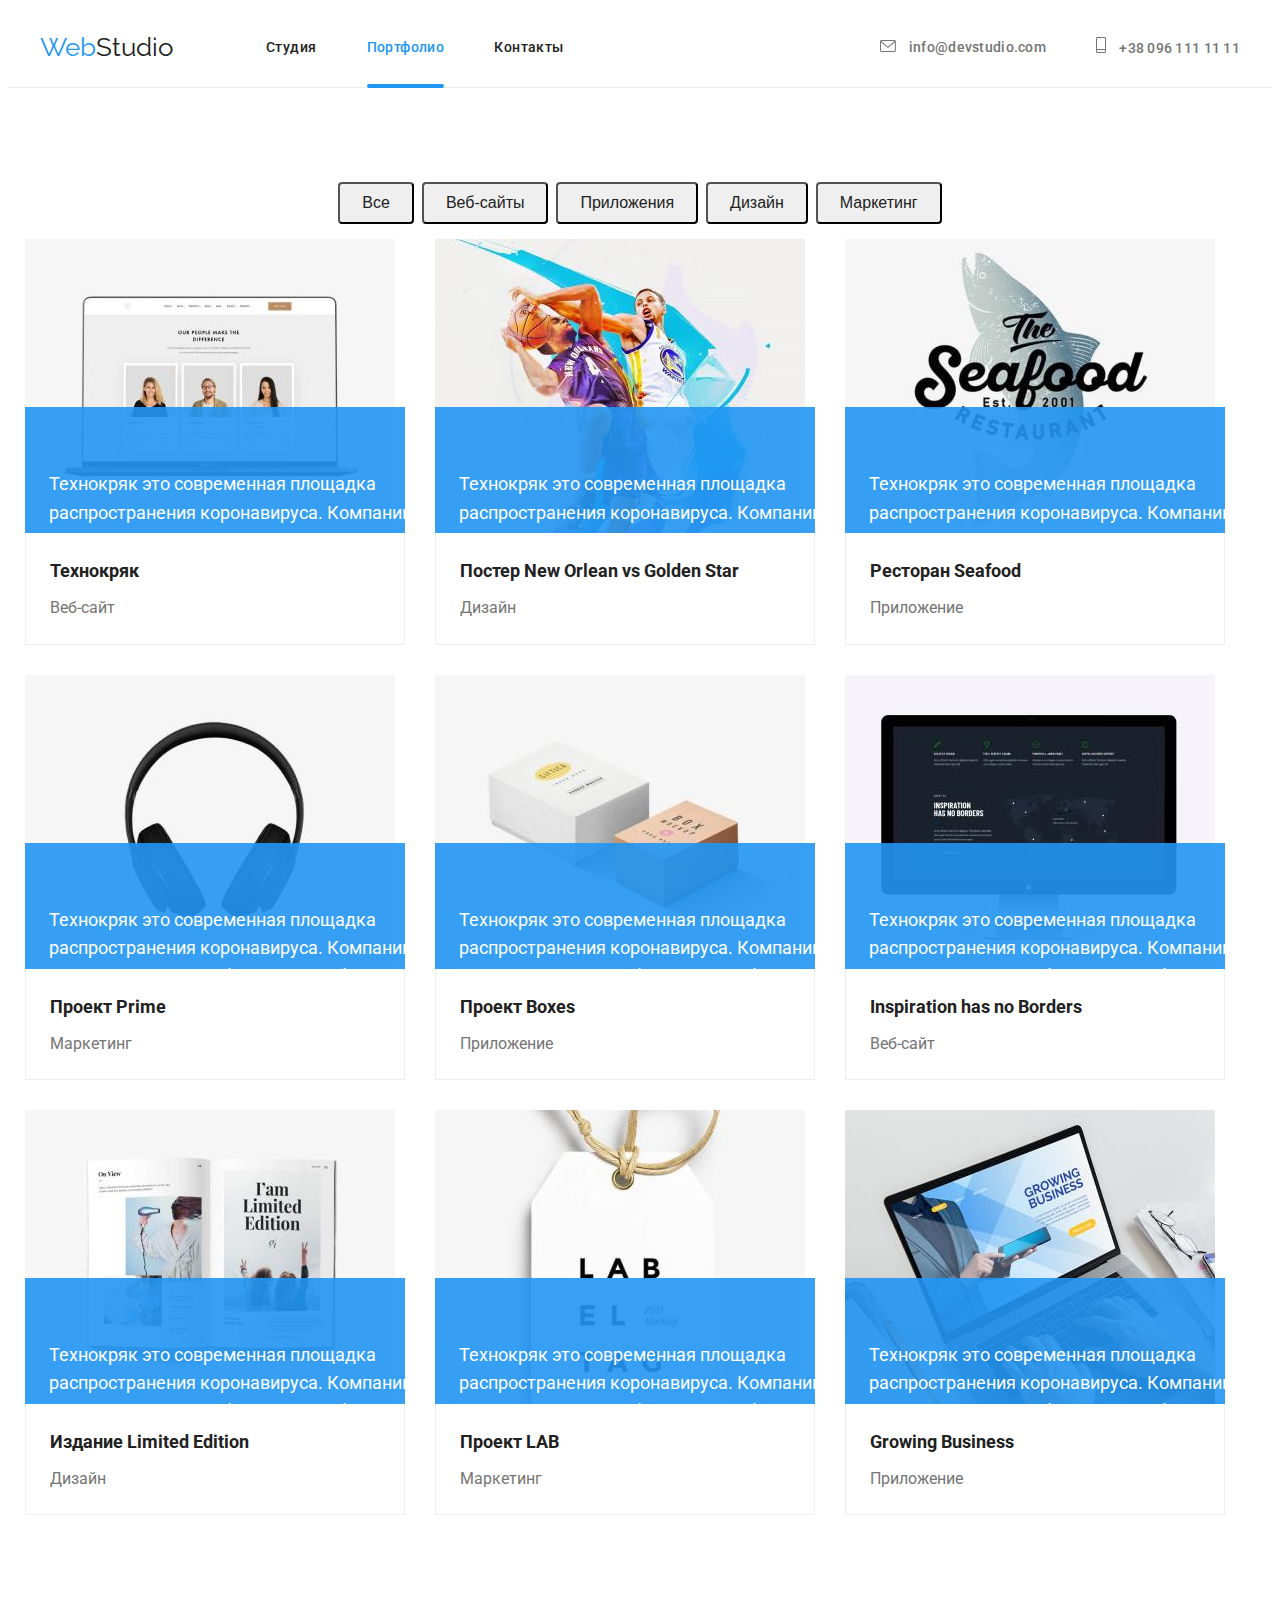
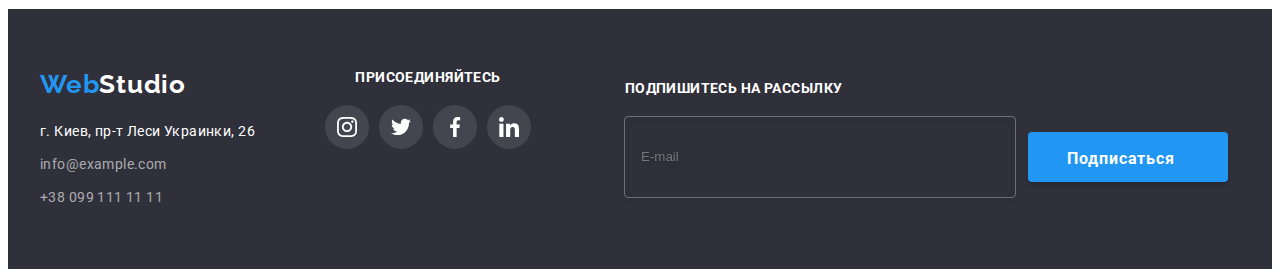
==== commit 12553061: "footer adaptive" ====
--- a/portfolio.html
+++ b/portfolio.html
@@ -29,18 +29,22 @@
               ><span class="top-logo">Studio</span>
             </a>
             <!--Навигация на другие страницы-->
-            <ul class="nav-pages">
-              <li class="menu">
-                <a href="./index.html" class="pages">Студия</a>
-              </li>
-              <li class="menu">
-                <a href="" class="pages active">Портфолио</a>
-              </li>
-              <li class="menu"><a href="" class="pages">Контакты</a></li>
+            <ul class="nav-pages list">
+              <li class="nav-pages__menu">
+                <a href="./index.html" class="pages link">Студия</a>
+              </li>
+              <li class="nav-pages__menu">
+                <a href="" class="pages link nav-pages__menu--active"
+                  >Портфолио</a
+                >
+              </li>
+              <li class="nav-pages__menu">
+                <a href="" class="pages link">Контакты</a>
+              </li>
             </ul>
           </nav>
-          <ul class="nav-contacts">
-            <li class="mail-tel-top">
+          <ul class="nav-contacts list">
+            <li class="nav-contacts__mail-tel-top">
               <a class="contacts" href="mailto:info@devstudio.com">
                 <svg class="contacts-icons" width="16" height="12">
                   <use href="./images/icons.svg#icon-mail-icon"></use>
@@ -48,7 +52,7 @@
                 info@devstudio.com</a
               >
             </li>
-            <li class="mail-tel-top">
+            <li class="nav-contacts__mail-tel-top">
               <a class="contacts" href="tel:+38096111111">
                 <svg class="contacts-icons" width="10" height="16">
                   <use href="./images/icons.svg#icon-tel-icon"></use>
@@ -66,19 +70,19 @@
       <section class="section">
         <div class="container">
           <ul class="products">
-            <li class="btn-products">
+            <li class="products__item">
               <button class="tabs" type="button">Все</button>
             </li>
-            <li class="btn-products">
+            <li class="products__item">
               <button class="tabs" type="button">Веб-сайты</button>
             </li>
-            <li class="btn-products">
+            <li class="products__item">
               <button class="tabs" type="button">Приложения</button>
             </li>
-            <li class="btn-products">
+            <li class="products__item">
               <button class="tabs" type="button">Дизайн</button>
             </li>
-            <li class="btn-products">
+            <li class="products__item">
               <button class="tabs" type="button">Маркетинг</button>
             </li>
           </ul>
@@ -86,7 +90,7 @@
 
         <div class="container">
           <ul class="examples">
-            <li class="examples-mockups">
+            <li class="examples__mockups">
               <div class="thumb">
                 <img src="./images/img0.jpg" alt="" width="370" />
                 <p class="mockups-info">
@@ -100,7 +104,7 @@
                 <p class="type">Веб-сайт</p>
               </div>
             </li>
-            <li class="examples-mockups">
+            <li class="examples__mockups">
               <div class="thumb">
                 <img src="./images/img1.jpg" alt="" width="370" />
                 <p class="mockups-info">
@@ -114,7 +118,7 @@
                 <p class="type">Дизайн</p>
               </div>
             </li>
-            <li class="examples-mockups">
+            <li class="examples__mockups">
               <div class="thumb">
                 <img src="./images/img2.jpg" alt="" width="370" />
                 <p class="mockups-info">
@@ -128,7 +132,7 @@
                 <p class="type">Приложение</p>
               </div>
             </li>
-            <li class="examples-mockups">
+            <li class="examples__mockups">
               <div class="thumb">
                 <img src="./images/img3.jpg" alt="" width="370" />
                 <p class="mockups-info">
@@ -142,7 +146,7 @@
                 <p class="type">Маркетинг</p>
               </div>
             </li>
-            <li class="examples-mockups">
+            <li class="examples__mockups">
               <div class="thumb">
                 <img src="./images/img4.jpg" alt="" width="370" />
                 <p class="mockups-info">
@@ -156,7 +160,7 @@
                 <p class="type">Приложение</p>
               </div>
             </li>
-            <li class="examples-mockups">
+            <li class="examples__mockups">
               <div class="thumb">
                 <img src="./images/img5.jpg" alt="" width="370" />
                 <p class="mockups-info">
@@ -170,7 +174,7 @@
                 <p class="type">Веб-сайт</p>
               </div>
             </li>
-            <li class="examples-mockups">
+            <li class="examples__mockups">
               <div class="thumb">
                 <img src="./images/img6.jpg" alt="" width="370" />
                 <p class="mockups-info">
@@ -184,7 +188,7 @@
                 <p class="type">Дизайн</p>
               </div>
             </li>
-            <li class="examples-mockups">
+            <li class="examples__mockups">
               <div class="thumb">
                 <img src="./images/img7.jpg" alt="" width="370" />
                 <p class="mockups-info">
@@ -198,7 +202,7 @@
                 <p class="type">Маркетинг</p>
               </div>
             </li>
-            <li class="examples-mockups">
+            <li class="examples__mockups">
               <div class="thumb">
                 <img src="./images/img8.jpg" alt="" width="370" />
                 <p class="mockups-info">
@@ -216,8 +220,8 @@
         </div>
       </section>
     </main>
-    <!--Футер-->
-    <footer>
+
+    <!-- <footer>
       <div class="container address-join-footer">
         <div>
           <a class="logo" href="./index.html"
@@ -226,13 +230,13 @@
           >
           <address>
             г. Киев, пр-т Леси Украинки, 26
-            <ul class="footer-contacts">
-              <li class="footer-item-contact">
+            <ul class="footer-contacts list">
+              <li class="footer-contacts__item">
                 <a class="contacts" href="mailto:info@example.com"
                   >info@example.com</a
                 >
               </li>
-              <li class="footer-item-contact">
+              <li class="footer-contacts__item">
                 <a class="contacts" href="tel:+38099111111"
                   >+38 099 111 11 11</a
                 >
@@ -242,7 +246,7 @@
         </div>
         <div class="join">
           <h2 class="join-title">Присоединяйтесь</h2>
-          <ul class="social join-list">
+          <ul class="social list">
             <li class="social-item" aria-label="Инстаграм">
               <a
                 href=""
@@ -293,7 +297,7 @@
             </li>
           </ul>
         </div>
-        <!-- Секция подписки -->
+        
         <section class="subscribe">
           <h2 class="join-title">Подпишитесь на рассылку</h2>
           <form class="subscribe-form" name="subscribe">
@@ -314,7 +318,105 @@
             </button>
           </form>
         </section>
-        <!-- Секция подписки -->
+        
+      </div>
+    </footer> -->
+    <footer class="footer">
+      <div class="container footer-container">
+        <div class="tablet-container">
+          <div class="foot-container">
+            <a href="" class="footer-logo"
+              ><span class="trademark">Web</span
+              ><span class="bot-logo">Studio</span></a
+            >
+            <address class="footer-adress">
+              <a
+                href="https://goo.gl/maps/Da8S7tGWQW27He1X6"
+                class="foot-adress__title"
+                target="_blank"
+              >
+                г. Киев, пр-т Леси Украинки, 26</a
+              >
+              <a href="mailto:info@example.com" class="footer-adress__link"
+                >info@example.com</a
+              >
+              <a href="tel:+380991111111" class="footer-adress__link"
+                >+38 099 111 11 11</a
+              >
+            </address>
+          </div>
+          <div class="follow__container">
+            <p class="follow">Присоединяйтесь</p>
+            <ul class="follow-list list">
+              <li class="follow-list__item">
+                <a
+                  href=""
+                  class="follow-list__link-icon"
+                  aria-label="Ссылка на Instagram"
+                  target="_blank"
+                  ><svg class="follow-list__network-icon">
+                    <use href="./images/icons.svg#icon-instagram"></use>
+                  </svg>
+                </a>
+              </li>
+              <li class="follow-list__item">
+                <a
+                  href=""
+                  class="follow-list__link-icon"
+                  aria-label="Ссылка на Twitter"
+                  target="_blank"
+                  ><svg class="follow-list__network-icon">
+                    <use href="./images/icons.svg#icon-twitter"></use>
+                  </svg>
+                </a>
+              </li>
+              <li class="follow-list__item">
+                <a
+                  href=""
+                  class="follow-list__link-icon"
+                  aria-label="Ссылка на Facebook"
+                  target="_blank"
+                  ><svg class="follow-list__network-icon">
+                    <use href="./images/icons.svg#icon-facebook"></use>
+                  </svg>
+                </a>
+              </li>
+              <li class="follow-list__item">
+                <a
+                  href=""
+                  class="follow-list__link-icon"
+                  aria-label="Ссылка на LinkedIn"
+                  target="_blank"
+                  ><svg class="follow-list__network-icon">
+                    <use href="./images/icons.svg#icon-linkedin"></use>
+                  </svg>
+                </a>
+              </li>
+            </ul>
+          </div>
+        </div>
+        <form class="subscribe">
+          <label for="mail" class="follow subscribe__text"
+            >Подпишитесь на рассылку</label
+          >
+          <div class="btn__container">
+            <input
+              type="email"
+              name="mail"
+              id="mail"
+              class="subscribe__input"
+              placeholder="E-mail"
+            />
+            <button type="submit" class="subscribe__btn">
+              Подписаться
+              <svg width="24" height="24" class="subscribe__icon-send">
+                <use
+                  href="./images/icon-svg/new-sprite.svg#icon-icon-send"
+                ></use>
+              </svg>
+            </button>
+          </div>
+        </form>
       </div>
     </footer>
   </body>
--- a/css/main.min.css
+++ b/css/main.min.css
@@ -1,2 +1,2 @@
-body{font-family:"Roboto", sans-serif;color:var(--primary-text-color)}h1,h2,h3,h4,h5,h6,p{margin-top:0;margin-bottom:0}ul,ol{margin-top:0;margin-bottom:0;padding-left:0}img{display:block;max-width:100%;height:auto}.container{width:1200px;padding-left:15px;padding-right:15px;margin-left:auto;margin-right:auto}.section{padding:94px 0 94px 0}.nav-pages,.nav-contacts,.pages,.team-contacts-icons,.clients-list,.footer-contacts,.join-list{list-style-type:none;text-decoration:none}:root{--primary-text-color: #212121;--secondary-text-color: #757575;--accent-color: #2196f3;--footer-contacts-color: rgba(255, 255, 255, 0.6)}.visually-hidden{position:absolute !important;clip:rect(1px 1px 1px 1px);clip:rect(1px, 1px, 1px, 1px);padding:0 !important;border:0 !important;height:1px !important;width:1px !important;overflow:hidden}.logo{font-size:26px;font-family:"Raleway", sans-serif;text-decoration:none;margin-right:93px}.top-logo{color:var(--primary-text-color)}.pages{font-size:14px;line-height:1.17;color:var(--primary-text-color);font-weight:500;-webkit-transition:color 250ms cubic-bezier(0.4, 0, 0.2, 1);transition:color 250ms cubic-bezier(0.4, 0, 0.2, 1)}.active{position:relative;color:var(--accent-color)}.active::after{content:"";position:absolute;left:0;bottom:-33px;width:100%;height:4px;background-color:var(--accent-color);border-radius:2px}.pages:hover,.pages:focus{color:var(--accent-color)}.contacts{font-size:14px;line-height:1.17;color:var(--secondary-text-color);font-weight:500;text-decoration:none;-webkit-transition:color 250ms cubic-bezier(0.4, 0, 0.2, 1);transition:color 250ms cubic-bezier(0.4, 0, 0.2, 1)}.contacts-icons{margin-right:10px;fill:currentColor}.contacts:hover,.contacts:focus{color:var(--accent-color)}.header-studio{padding-top:24px;padding-bottom:25px}.portfolio-header{padding-top:24px;padding-bottom:25px;border-bottom:1px solid #ececec}.header-nav{display:-webkit-box;display:-ms-flexbox;display:flex;-webkit-box-align:center;-ms-flex-align:center;align-items:center}.header-container{display:-webkit-box;display:-ms-flexbox;display:flex}.nav-pages{display:-webkit-box;display:-ms-flexbox;display:flex;font-weight:500;font-size:14px;line-height:1.14;letter-spacing:0.03em;padding:0}.menu:not(:last-child){margin-right:50px}.nav-contacts{display:-webkit-box;display:-ms-flexbox;display:flex;-webkit-box-align:center;-ms-flex-align:center;align-items:center;font-weight:500;font-size:14px;line-height:1.14;letter-spacing:0.02em;padding-right:0;margin-left:auto}.mail-tel-top+.mail-tel-top{margin-left:50px}.section-hero{display:-webkit-box;display:-ms-flexbox;display:flex;padding:200px 0}.overlay{max-width:1600px;height:600px;margin-left:auto;margin-right:auto;background-image:-webkit-gradient(linear, left top, left bottom, from(rgba(47,48,58,0.4)), to(rgba(47,48,58,0.4))),url(../images/hero-image.jpg);background-image:linear-gradient(rgba(47,48,58,0.4), rgba(47,48,58,0.4)),url(../images/hero-image.jpg);background-position:center}.hero-heading{font-size:44px;line-height:1.36;font-weight:900;text-align:center;letter-spacing:0.06em;margin-bottom:30px;text-transform:uppercase;color:#ffffff}.hero-button{font-size:16px;line-height:1.88;font-weight:700;text-align:center;letter-spacing:0.06em;padding:10px 32px;display:block;margin-left:auto;margin-right:auto;margin-bottom:94px;background-color:var(--accent-color);color:#ffffff;-webkit-box-shadow:0px 4px 4px rgba(0,0,0,0.15);box-shadow:0px 4px 4px rgba(0,0,0,0.15);border:transparent;border-radius:4px}.hero-button:hover,.hero-button:focus{cursor:pointer}.section-advantages{padding-bottom:0}.advantages{display:-webkit-box;display:-ms-flexbox;display:flex;list-style-type:none}.advantages-list-item{width:270px}.advantages-list-item:not(:last-child){margin-right:30px}.advantages-icon{display:-webkit-box;display:-ms-flexbox;display:flex;-webkit-box-pack:center;-ms-flex-pack:center;justify-content:center;-webkit-box-align:center;-ms-flex-align:center;align-items:center;height:120px;margin-bottom:30px;background-color:#f5f4fa;border-radius:4px}.advan-descrip{font-size:14px;line-height:1.17;color:var(--primary-text-color);font-weight:700;margin-bottom:10px}.advan-text{font-size:14px;line-height:1.71;color:var(--secondary-text-color);font-weight:400}.trends{display:-webkit-box;display:-ms-flexbox;display:flex;list-style-type:none}.main-page-secondary-title{font-size:36px;line-height:1.17;font-weight:700;margin-bottom:50px;text-align:center}.direction{position:relative}.direction-label{text-transform:uppercase;font-size:14px;line-height:1.17;font-weight:700;position:absolute;text-align:center;left:30px;bottom:0px;height:70px;width:370px;padding-top:27px;padding-bottom:27px;color:#ffffff;background-color:rgba(47,48,58,0.8)}.direction-name{display:-webkit-box;display:-ms-flexbox;display:flex;-ms-flex-wrap:wrap;flex-wrap:wrap;margin-top:-30px;margin-left:-30px;padding:0;margin-bottom:0}.direction-img{position:relative;margin-top:30px;margin-left:30px;-ms-flex-preferred-size:calc((100% - 30px * 3) / 3);flex-basis:calc((100% - 30px * 3) / 3)}.section-team{background-color:#f5f4fa}.developers{font-size:16px;line-height:1.17;font-weight:500;margin-bottom:10px}.developers-title{padding:30px 0;text-align:center;background-color:#ffffff}.position{font-size:16px;line-height:1.17;color:var(--secondary-text-color);font-weight:400;margin-bottom:16px}.team{display:-webkit-box;display:-ms-flexbox;display:flex;-ms-flex-wrap:wrap;flex-wrap:wrap;margin-top:-30px;margin-left:-30px;padding:0;list-style:none}.team-img{margin-top:30px;margin-left:30px;-ms-flex-preferred-size:calc((100% - 120px) / 4);flex-basis:calc((100% - 120px) / 4);-webkit-box-shadow:0px 1px 3px rgba(0,0,0,0.12),0px 1px 1px rgba(0,0,0,0.14),0px 2px 1px rgba(0,0,0,0.2);box-shadow:0px 1px 3px rgba(0,0,0,0.12),0px 1px 1px rgba(0,0,0,0.14),0px 2px 1px rgba(0,0,0,0.2);border-radius:0px 0px 4px 4px;padding:0}.team-contacts-icons{display:-webkit-box;display:-ms-flexbox;display:flex;-webkit-box-pack:center;-ms-flex-pack:center;justify-content:center;background-color:#ffffff}.social-item:not(:last-child){margin-right:10px}.social-link{display:block;width:44px;height:44px;padding:12px;border-radius:50%;color:#afb1b8;-webkit-transition:background-color 250ms cubic-bezier(0.4, 0, 0.2, 1),color 250ms cubic-bezier(0.4, 0, 0.2, 1);transition:background-color 250ms cubic-bezier(0.4, 0, 0.2, 1),color 250ms cubic-bezier(0.4, 0, 0.2, 1)}.social-icon{width:20px;height:20px;fill:currentColor}.social-link:hover,.social-link:focus{background-color:var(--accent-color);color:#ffffff}.clients-title{text-align:center;margin-bottom:50px}.clients-list{display:-webkit-box;display:-ms-flexbox;display:flex;-ms-flex-wrap:wrap;flex-wrap:wrap;margin-top:-30px;margin-left:-30px;-webkit-box-pack:center;-ms-flex-pack:center;justify-content:center}.clients-item{display:-webkit-box;display:-ms-flexbox;display:flex;-webkit-box-pack:center;-ms-flex-pack:center;justify-content:center;-webkit-box-align:center;-ms-flex-align:center;align-items:center;margin-top:30px;margin-left:30px;-ms-flex-preferred-size:calc((100% - 180px) / 6);flex-basis:calc((100% - 180px) / 6)}.clients-link{display:-webkit-box;display:-ms-flexbox;display:flex;-webkit-box-pack:center;-ms-flex-pack:center;justify-content:center;-webkit-box-align:center;-ms-flex-align:center;align-items:center;width:170px;height:92px;border:1px solid #afb1b8;border-radius:4px;color:#afb1b8;-webkit-transition:color 250ms cubic-bezier(0.4, 0, 0.2, 1),border-color 250ms cubic-bezier(0.4, 0, 0.2, 1);transition:color 250ms cubic-bezier(0.4, 0, 0.2, 1),border-color 250ms cubic-bezier(0.4, 0, 0.2, 1)}.clients-icon{fill:currentColor}.clients-link:hover,.clients-link:focus{color:var(--accent-color);border-color:var(--accent-color);outline:none}.products{display:-webkit-box;display:-ms-flexbox;display:flex;-webkit-box-pack:center;-ms-flex-pack:center;justify-content:center;list-style-type:none;text-decoration:none;margin-bottom:50px}.btn-products:not(:last-child){margin-right:8px}.tabs{font-size:16px;line-height:1.63;color:var(--primary-text-color);font-weight:500;padding:6px 22px;border-radius:4px;-webkit-transition:background-color 250ms cubic-bezier(0.4, 0, 0.2, 1),color 250ms cubic-bezier(0.4, 0, 0.2, 1),-webkit-box-shadow 250ms cubic-bezier(0.4, 0, 0.2, 1);transition:background-color 250ms cubic-bezier(0.4, 0, 0.2, 1),color 250ms cubic-bezier(0.4, 0, 0.2, 1),-webkit-box-shadow 250ms cubic-bezier(0.4, 0, 0.2, 1);transition:background-color 250ms cubic-bezier(0.4, 0, 0.2, 1),color 250ms cubic-bezier(0.4, 0, 0.2, 1),box-shadow 250ms cubic-bezier(0.4, 0, 0.2, 1);transition:background-color 250ms cubic-bezier(0.4, 0, 0.2, 1),color 250ms cubic-bezier(0.4, 0, 0.2, 1),box-shadow 250ms cubic-bezier(0.4, 0, 0.2, 1),-webkit-box-shadow 250ms cubic-bezier(0.4, 0, 0.2, 1)}.tabs:hover,.tabs:focus{background-color:var(--accent-color);color:#ffffff;cursor:pointer;-webkit-box-shadow:0px 3px 1px rgba(0,0,0,0.1),0px 1px 2px rgba(0,0,0,0.08),0px 2px 2px rgba(0,0,0,0.12);box-shadow:0px 3px 1px rgba(0,0,0,0.1),0px 1px 2px rgba(0,0,0,0.08),0px 2px 2px rgba(0,0,0,0.12)}.decisions{font-size:18px;line-height:2;font-weight:700;margin-bottom:4px}.type{font-size:16px;line-height:1.88;color:var(--secondary-text-color);font-weight:400}.examples{display:-webkit-box;display:-ms-flexbox;display:flex;-ms-flex-wrap:wrap;flex-wrap:wrap;margin-top:-30px;margin-left:-30px;padding:0;margin-bottom:0;list-style-type:none}.examples-mockups{margin-top:30px;margin-left:30px;-ms-flex-preferred-size:calc((100% - 90px) / 3);flex-basis:calc((100% - 90px) / 3);-webkit-transition:-webkit-box-shadow 250ms cubic-bezier(0.4, 0, 0.2, 1);transition:-webkit-box-shadow 250ms cubic-bezier(0.4, 0, 0.2, 1);transition:box-shadow 250ms cubic-bezier(0.4, 0, 0.2, 1);transition:box-shadow 250ms cubic-bezier(0.4, 0, 0.2, 1), -webkit-box-shadow 250ms cubic-bezier(0.4, 0, 0.2, 1)}.examples-mockups:hover,.examples-mockups:focus{-webkit-box-shadow:0px 1px 1px rgba(0,0,0,0.12),0px 4px 4px rgba(0,0,0,0.06),1px 4px 6px rgba(0,0,0,0.16);box-shadow:0px 1px 1px rgba(0,0,0,0.12),0px 4px 4px rgba(0,0,0,0.06),1px 4px 6px rgba(0,0,0,0.16);cursor:pointer}.examples-mockups:nth-last-child(-n+3){margin-bottom:0}.examples-names{padding:20px 24px;border-top:none;border-right:1px solid #eeeeee;border-bottom:1px solid #eeeeee;border-left:1px solid #eeeeee}.thumb{position:relative;overflow:hidden}.mockups-info{position:absolute;left:0;top:200%;-webkit-transform:translate(0, -100%);transform:translate(0, -100%);width:100%;height:100%;padding:63px 24px;color:#ffffff;background:rgba(33,150,243,0.9);font-size:18px;line-height:1.56;-webkit-transition:-webkit-transform 250ms cubic-bezier(0.4, 0, 0.2, 1);transition:-webkit-transform 250ms cubic-bezier(0.4, 0, 0.2, 1);transition:transform 250ms cubic-bezier(0.4, 0, 0.2, 1);transition:transform 250ms cubic-bezier(0.4, 0, 0.2, 1), -webkit-transform 250ms cubic-bezier(0.4, 0, 0.2, 1)}.examples-mockups:hover .mockups-info,.examples-mockups:focus .mockups-info{-webkit-transform:translate(0, -100%) translateY(-100%);transform:translate(0, -100%) translateY(-100%)}.trademark{color:var(--accent-color);padding-right:0;margin-right:0}.bot-logo{color:#ffffff}.address-join-footer{display:-webkit-box;display:-ms-flexbox;display:flex}.join{margin-left:70px;padding-top:12px;color:var(--hero-text-color)}.join-title{margin-bottom:20px;font-size:14px;color:#ffffff;line-height:1.17;text-transform:uppercase}.social{display:-webkit-box;display:-ms-flexbox;display:flex;-webkit-box-pack:center;-ms-flex-pack:center;justify-content:center}.social-link-join{color:#ffffff;background-color:rgba(255,255,255,0.1)}.subscribe{display:-webkit-box;display:-ms-flexbox;display:flex;-webkit-box-orient:vertical;-webkit-box-direction:normal;-ms-flex-direction:column;flex-direction:column;margin-left:93px;position:relative;top:12px}.subscribe-form{display:-webkit-box;display:-ms-flexbox;display:flex;-webkit-box-align:center;-ms-flex-align:center;align-items:center}.subscribe-input{margin-right:12px;width:358px;padding-left:16px;padding-top:15px;padding-bottom:15px;border:1px solid rgba(255,255,255,0.3);border-radius:4px;background-color:#2f303a;-webkit-filter:drop-shadow(0px 4px 4px rgba(0,0,0,0.15));filter:drop-shadow(0px 4px 4px rgba(0,0,0,0.15));font-size:16px;line-height:1.25;color:rgba(255,255,255,0.6)}.subscribe-button{font-family:inherit;font-style:16px;font-weight:700;line-height:1.88;letter-spacing:0.06em;color:#ffffff;background-color:var(--accent-color);border:1px solid transparent;border-radius:4px;-webkit-box-shadow:0px 4px 4px rgba(0,0,0,0.25);box-shadow:0px 4px 4px rgba(0,0,0,0.25);width:200px;height:50px;display:-webkit-box;display:-ms-flexbox;display:flex;-webkit-box-pack:center;-ms-flex-pack:center;justify-content:center;-webkit-box-align:center;-ms-flex-align:center;align-items:center;cursor:pointer}.subscribe-icon{margin-left:10px;width:24px;height:24px;fill:currentColor}footer{display:block;padding:60px 0 60px 0;background:#2f303a}address{font-size:14px;line-height:1.71;color:#ffffff;font-style:normal;font-weight:400;margin-top:20px}.footer-item-contact{margin-top:9px}.footer-contacts .contacts{font-size:14px;line-height:1.71;color:var(--footer-contacts-color);font-weight:400}.backdrop{position:fixed;top:0;left:0;width:100vw;height:100vh;margin-left:auto;margin-right:auto;background-color:rgba(0,0,0,0.2)}.backdrop.is-hidden{pointer-events:none;opacity:0;visibility:hidden}.backdrop{opacity:1;-webkit-transition:opacity 250ms cubic-bezier(0.4, 0, 0.2, 1),visibility 250ms cubic-bezier(0.4, 0, 0.2, 1);transition:opacity 250ms cubic-bezier(0.4, 0, 0.2, 1),visibility 250ms cubic-bezier(0.4, 0, 0.2, 1)}.backdrop.is-hidden .modal{-webkit-transform:translate(-50%, -50%) scale(1.5);transform:translate(-50%, -50%) scale(1.5)}.modal{position:absolute;top:50%;left:50%;width:528px;height:581px;padding:40px;background-color:#ffffff;border-radius:4px;-webkit-transform:translate(-50%, -50%) scale(1);transform:translate(-50%, -50%) scale(1);-webkit-transition:-webkit-transform 250ms cubic-bezier(0.4, 0, 0.2, 1);transition:-webkit-transform 250ms cubic-bezier(0.4, 0, 0.2, 1);transition:transform 250ms cubic-bezier(0.4, 0, 0.2, 1);transition:transform 250ms cubic-bezier(0.4, 0, 0.2, 1), -webkit-transform 250ms cubic-bezier(0.4, 0, 0.2, 1)}.modal-button{position:absolute;right:8px;top:8px;width:30px;height:30px;padding:5px;background-color:#ffffff;border-radius:50%;border:1px solid rgba(0,0,0,0.1);-webkit-transition:color 250ms cubic-bezier(0.4, 0, 0.2, 1);transition:color 250ms cubic-bezier(0.4, 0, 0.2, 1)}.modal-button:hover,.modal-button:focus{color:var(--accent-color);outline:none;cursor:pointer}.modal-close{fill:currentColor}.modal-title{font-family:Roboto;font-style:normal;font-weight:700;font-size:20px;line-height:1.15;margin-bottom:12px;text-align:center;letter-spacing:0.03em;color:var(--primary-text-color)}.modal-item{position:relative;display:block;margin-bottom:10px}.input-wrap{position:relative}.modal-label{display:block;margin-bottom:4px;font-size:12px;line-height:1.17;letter-spacing:0.01em;font-family:Roboto;font-style:normal;font-weight:normal;color:var(--secondary-text-color)}.modal-input{width:100%;height:40px;padding-left:42px;color:var(--logo-text-color);border:1px solid rgba(33,33,33,0.2);border-radius:4px;-webkit-transition:border-color 250ms cubic-bezier(0.4, 0, 0.2, 1);transition:border-color 250ms cubic-bezier(0.4, 0, 0.2, 1)}.modal-icon{position:absolute;top:50%;left:0;margin-left:12px;width:18px;height:18px;color:var(--secondary-text-color);-webkit-transform:translateY(-50%);transform:translateY(-50%);-webkit-transition:fill 250ms cubic-bezier(0.4, 0, 0.2, 1);transition:fill 250ms cubic-bezier(0.4, 0, 0.2, 1)}.modal-textarea{height:120px;width:100%;padding:12px 16px;resize:none;border:1px solid rgba(33,33,33,0.2);border-radius:4px;-webkit-transition:border-color 250ms cubic-bezier(0.4, 0, 0.2, 1);transition:border-color 250ms cubic-bezier(0.4, 0, 0.2, 1)}.modal-textarea::-webkit-input-placeholder{color:rgba(117,117,117,0.5)}.modal-textarea:-ms-input-placeholder{color:rgba(117,117,117,0.5)}.modal-textarea::-ms-input-placeholder{color:rgba(117,117,117,0.5)}.modal-textarea::placeholder{color:rgba(117,117,117,0.5)}.modal-input:focus,.modal-input:not(:placeholder-shown){outline:none;border-color:var(--accent-color)}.modal-textarea:focus,.modal-textarea:not(:placeholder-shown){outline:none;border-color:var(--accent-color)}.modal-input:focus+.modal-icon,.modal-input:not(:placeholder-shown)+.modal-icon{fill:var(--accent-color)}.accept-item{margin-top:20px;padding-left:14px;display:-webkit-box;display:-ms-flexbox;display:flex;-webkit-box-align:center;-ms-flex-align:center;align-items:center}.accept-checkbox{position:relative;margin-right:7px;width:15px;height:15px;border:2px solid var(--primary-text-color);border-radius:2px;pointer-events:none;-webkit-transition:border-color 250ms cubic-bezier(0.4, 0, 0.2, 1),background-color 250ms cubic-bezier(0.4, 0, 0.2, 1);transition:border-color 250ms cubic-bezier(0.4, 0, 0.2, 1),background-color 250ms cubic-bezier(0.4, 0, 0.2, 1)}.accept-icon{position:absolute;left:-20%;top:-20%;width:16px;height:15px;fill:currentColor;opacity:0;-webkit-transition:opacity 250ms cubic-bezier(0.4, 0, 0.2, 1);transition:opacity 250ms cubic-bezier(0.4, 0, 0.2, 1)}.accept-label{font-size:14px;line-height:1.71;letter-spacing:0.03em;color:var(--secondary-text-color)}.accept-link{color:var(--accent-color)}.accept-input:checked+.accept-checkbox{background-color:var(--accent-color);border-color:var(--accent-color)}.accept-input:checked+.accept-checkbox>.accept-icon{opacity:1}.modal-accept{margin-top:30px}.modal-accept-button{margin-left:auto;margin-right:auto;height:50px;width:200px;display:-webkit-box;display:-ms-flexbox;display:flex;-webkit-box-pack:center;-ms-flex-pack:center;justify-content:center;-webkit-box-align:center;-ms-flex-align:center;align-items:center;font-weight:700;font-size:16px;line-height:1.87;letter-spacing:0.06em;color:#ffffff;background-color:var(--accent-color);border:1px solid transparent;border-radius:4px;-webkit-box-shadow:0px 4px 4px rgba(0,0,0,0.25);box-shadow:0px 4px 4px rgba(0,0,0,0.25);-webkit-transition:background-color 250ms cubic-bezier(0.4, 0, 0.2, 1);transition:background-color 250ms cubic-bezier(0.4, 0, 0.2, 1)}.modal-accept-button:hover,.modal-accept-button:focus{background-color:#188ce8;border:none;cursor:pointer}
+body{font-family:"Roboto", sans-serif;color:var(--primary-text-color)}h1,h2,h3,h4,h5,h6,p{margin-top:0;margin-bottom:0}ul,ol{margin-top:0;margin-bottom:0;padding-left:0}img{display:block;max-width:100%;height:auto}.container{padding-left:15px;padding-right:15px;margin-left:auto;margin-right:auto}@media screen and (min-width: 480px){.container{max-width:480px}}@media screen and (min-width: 768px){.container{max-width:768px}}@media screen and (min-width: 1200px){.container{max-width:1200px}}.section{padding:60px 0}@media (min-width: 1200px){.section{padding:94px 0}}.link{text-decoration:none}.list{list-style-type:none;text-decoration:none}:root{--primary-text-color: #212121;--secondary-text-color: #757575;--accent-color: #2196f3;--footer-contacts-color: rgba(255, 255, 255, 0.6)}.visually-hidden{position:absolute !important;clip:rect(1px 1px 1px 1px);clip:rect(1px, 1px, 1px, 1px);padding:0 !important;border:0 !important;height:1px !important;width:1px !important;overflow:hidden}.logo{font-size:26px;line-height:1.17;font-family:"Raleway", sans-serif;text-decoration:none;margin-right:93px}@media screen and (max-width: 1200px){.logo{font-size:24px;line-height:1.19}}.top-logo{color:var(--primary-text-color)}.pages{font-size:14px;line-height:1.17;color:var(--primary-text-color);font-weight:500;-webkit-transition:color 250ms cubic-bezier(0.4, 0, 0.2, 1);transition:color 250ms cubic-bezier(0.4, 0, 0.2, 1)}.nav-pages__menu--active{position:relative;color:var(--accent-color)}.nav-pages__menu--active::after{content:"";position:absolute;left:0;bottom:-33px;width:100%;height:4px;background-color:var(--accent-color);border-radius:2px}.pages:hover,.pages:focus{color:var(--accent-color)}.contacts{font-size:14px;line-height:1.17;color:var(--secondary-text-color);font-weight:500;text-decoration:none;-webkit-transition:color 250ms cubic-bezier(0.4, 0, 0.2, 1);transition:color 250ms cubic-bezier(0.4, 0, 0.2, 1)}.contacts-icons{margin-right:10px;fill:currentColor}.contacts:hover,.contacts:focus{color:var(--accent-color)}.header-studio{padding-top:24px;padding-bottom:25px}.portfolio-header{padding-top:24px;padding-bottom:25px;border-bottom:1px solid #ececec}.header-nav{display:-webkit-box;display:-ms-flexbox;display:flex;-webkit-box-align:center;-ms-flex-align:center;align-items:center}.header-container{display:-webkit-box;display:-ms-flexbox;display:flex}.nav-pages{display:-webkit-box;display:-ms-flexbox;display:flex;font-weight:500;font-size:14px;line-height:1.14;letter-spacing:0.03em;padding:0}@media screen and (max-width: 767px){.nav-pages{display:none}}.nav-pages__menu:not(:last-child){margin-right:50px}.nav-contacts{font-weight:500;font-size:14px;line-height:1.14;letter-spacing:0.02em;padding-right:0;margin-left:auto}@media screen and (max-width: 767px){.nav-contacts{display:none}}@media screen and (min-width: 1200px){.nav-contacts{display:-webkit-box;display:-ms-flexbox;display:flex;-webkit-box-align:center;-ms-flex-align:center;align-items:center}}.nav-contacts__mail-tel-top+.nav-contacts__mail-tel-top{margin-left:50px}@media screen and (max-width: 1199px){.nav-contacts__mail-tel-top+.nav-contacts__mail-tel-top{margin-left:0}}@media screen and (max-width: 1199px){.nav-contacts__mail-tel-top{font-size:12px;line-height:1.17}}.header-btn{position:absolute;right:15px;top:20px;border:none;background-color:transparent;z-index:10}@media screen and (min-width: 768px){.header-btn{display:none}}.header-btn:hover{cursor:pointer}.header-btn.is-open .header-btn__icon--open{display:none}.header-btn .icon-menu-close{display:none}.header-btn.is-open .icon-menu-close{display:block}.modal-menu{position:fixed;top:0;left:50%;-webkit-transform:translate(-50%);transform:translate(-50%);background-color:#fff;width:100vw;height:100vh;padding:48px 40px;display:-webkit-box;display:-ms-flexbox;display:flex;-webkit-box-orient:vertical;-webkit-box-direction:normal;-ms-flex-direction:column;flex-direction:column;-webkit-box-pack:justify;-ms-flex-pack:justify;justify-content:space-between;visibility:hidden;opacity:0;pointer-events:none;pointer-events:none}@media (min-width: 768px){.modal-menu{display:none}}.modal-menu.is-open{visibility:visible;pointer-events:all;opacity:1}.modal-menu__list{font-weight:500;font-size:40px;line-height:1.175;letter-spacing:0.02em}.modal-menu__item:not(last-child){margin-bottom:32px}.modal-menu__link{color:#212121}.modal-menu__link--current{color:var(--accent-color)}.modal-menu__contacts{font-weight:500;font-size:24px;line-height:1.16;letter-spacing:0.02em;margin-bottom:64px}.modal-menu__contacts-item{margin-bottom:32px}.modal-menu__contacts-item:last-child{margin-bottom:0}.modal-menu__contacts-link{color:#757575}.modal-menu__contacts-link.tel{font-size:34px;color:#2196f3}.socials{display:-webkit-box;display:-ms-flexbox;display:flex;-ms-flex-wrap:wrap;flex-wrap:wrap;font-weight:500;font-size:18px;line-height:1.22;letter-spacing:0.02em}.socials__item{margin-right:20px;position:relative}.socials__item:last-child{margin-right:0}.socials__item:not(:last-child)::after{content:"";display:block;width:1px;height:100%;background-color:rgba(33,33,33,0.2);position:absolute;top:0;right:-10px}.socials__link{color:#2196f3}.hero{display:-webkit-box;display:-ms-flexbox;display:flex;padding:118px 0}@media screen and (min-width: 1200px){.hero{padding:200px 0}}.overlay{max-width:1600px;max-height:600px;padding:118px 0;margin-left:auto;margin-right:auto;background-image:-webkit-gradient(linear, left top, left bottom, from(rgba(47,48,58,0.4)), to(rgba(47,48,58,0.4))),url(../images/hero-image-sm.jpg);background-image:linear-gradient(rgba(47,48,58,0.4), rgba(47,48,58,0.4)),url(../images/hero-image-sm.jpg);background-size:cover;background-position:center}@media screen and (min-device-pixel-ratio: 2), screen and (-moz-min-device-pixel-ratio: 2), screen and (-webkit-min-device-pixel-ratio: 2), screen and (min-resolution: 192dpi), screen and (min-resolution: 2dppx){.overlay{background-image:-webkit-gradient(linear, left top, left bottom, from(rgba(47,48,58,0.4)), to(rgba(47,48,58,0.4))),url(../images/hero-image-sm.jpg);background-image:linear-gradient(rgba(47,48,58,0.4), rgba(47,48,58,0.4)),url(../images/hero-image-sm.jpg)}}@media (min-width: 768px){.overlay{background-image:-webkit-gradient(linear, left top, left bottom, from(rgba(47,48,58,0.4)), to(rgba(47,48,58,0.4))),url(../images/hero-image-md.jpg);background-image:linear-gradient(rgba(47,48,58,0.4), rgba(47,48,58,0.4)),url(../images/hero-image-md.jpg)}}@media screen and (min-width: 768px) and (min-device-pixel-ratio: 2), screen and (min-width: 768px) and (-webkit-min-device-pixel-ratio: 2), screen and (min-width: 768px) and (min-resolution: 192dpi), screen and (min-width: 768px) and (min-resolution: 2dppx){.overlay{background-image:-webkit-gradient(linear, left top, left bottom, from(rgba(47,48,58,0.4)), to(rgba(47,48,58,0.4))),url(../images/hero-image-md.jpg);background-image:linear-gradient(rgba(47,48,58,0.4), rgba(47,48,58,0.4)),url(../images/hero-image-md.jpg)}}@media (min-width: 1200px){.overlay{background-image:-webkit-gradient(linear, left top, left bottom, from(rgba(47,48,58,0.4)), to(rgba(47,48,58,0.4))),url(../images/hero-image.jpg);background-image:linear-gradient(rgba(47,48,58,0.4), rgba(47,48,58,0.4)),url(../images/hero-image.jpg);padding-bottom:200px;padding-top:200px}}@media screen and (min-width: 1200px) and (min-device-pixel-ratio: 2), screen and (min-width: 1200px) and (-webkit-min-device-pixel-ratio: 2), screen and (min-width: 1200px) and (min-resolution: 192dpi), screen and (min-width: 1200px) and (min-resolution: 2dppx){.overlay{background-image:-webkit-gradient(linear, left top, left bottom, from(rgba(47,48,58,0.4)), to(rgba(47,48,58,0.4))),url(../images/hero-image.jpg);background-image:linear-gradient(rgba(47,48,58,0.4), rgba(47,48,58,0.4)),url(../images/hero-image.jpg)}}.hero__heading{font-size:44px;line-height:1.36;font-weight:900;text-align:center;letter-spacing:0.06em;margin-bottom:30px;text-transform:uppercase;color:#ffffff}@media screen and (max-width: 1200px){.hero__heading{font-size:26px;line-height:1.62}}.hero__button{font-size:16px;line-height:1.88;font-weight:700;text-align:center;letter-spacing:0.06em;padding:10px 32px;display:block;margin-left:auto;margin-right:auto;margin-bottom:94px;background-color:var(--accent-color);color:#ffffff;-webkit-box-shadow:0px 4px 4px rgba(0,0,0,0.15);box-shadow:0px 4px 4px rgba(0,0,0,0.15);border:transparent;border-radius:4px}.hero__button:hover,.hero__button:focus{cursor:pointer}.section-advantages{padding-bottom:0}@media (min-width: 768px){.advantages{display:-webkit-box;display:-ms-flexbox;display:flex;-ms-flex-wrap:wrap;flex-wrap:wrap;margin:-15px}}@media (max-width: 767px){.advantages__item:not(:last-child){margin-bottom:30px}}@media (min-width: 768px){.advantages__item{margin:15px;-ms-flex-preferred-size:calc((100% - 60px) / 2);flex-basis:calc((100% - 60px) / 2)}}@media (min-width: 1200px){.advantages__item{-ms-flex-preferred-size:calc((100% - 120px) / 4);flex-basis:calc((100% - 120px) / 4)}}.advantages__icon{display:-webkit-box;display:-ms-flexbox;display:flex;-webkit-box-pack:center;-ms-flex-pack:center;justify-content:center;-webkit-box-align:center;-ms-flex-align:center;align-items:center;height:120px;margin-bottom:30px;background-color:#f5f4fa;border-radius:4px}.advan-descrip{font-size:14px;line-height:1.17;color:var(--primary-text-color);font-weight:700;margin-bottom:10px}@media screen and (max-width: 767px){.advan-descrip{text-align:center}}.advan-descrip__text{font-size:14px;line-height:1.71;color:var(--secondary-text-color);font-weight:400}@media screen and (max-width: 1199px){.what-we-do{display:none}}.trends{display:-webkit-box;display:-ms-flexbox;display:flex;list-style-type:none}.main-page-secondary-title{font-size:36px;line-height:1.17;font-weight:700;margin-bottom:50px;text-align:center}.direction{position:relative}.direction__label{text-transform:uppercase;font-size:14px;line-height:1.17;font-weight:700;position:absolute;text-align:center;left:30px;bottom:0px;height:70px;width:370px;padding-top:27px;padding-bottom:27px;color:#ffffff;background-color:rgba(47,48,58,0.8)}.direction-name{display:-webkit-box;display:-ms-flexbox;display:flex;-ms-flex-wrap:wrap;flex-wrap:wrap;margin-top:-30px;margin-left:-30px;padding:0;margin-bottom:0}.direction__img{position:relative;margin-top:30px;margin-left:30px;-ms-flex-preferred-size:calc((100% - 30px * 3) / 3);flex-basis:calc((100% - 30px * 3) / 3)}.section-team{background-color:#f5f4fa}.developers{font-size:16px;line-height:1.17;font-weight:500;margin-bottom:10px}.developers-title{padding:30px 0;text-align:center;background-color:#ffffff}.position{font-size:16px;line-height:1.17;color:var(--secondary-text-color);font-weight:400;margin-bottom:16px}.photo{width:100%}.team{display:-webkit-box;display:-ms-flexbox;display:flex;-ms-flex-wrap:wrap;flex-wrap:wrap;margin-top:-30px;margin-left:-30px;padding:0;list-style:none}.team__img{margin-top:30px;margin-left:30px;-webkit-box-shadow:0px 1px 3px rgba(0,0,0,0.12),0px 1px 1px rgba(0,0,0,0.14),0px 2px 1px rgba(0,0,0,0.2);box-shadow:0px 1px 3px rgba(0,0,0,0.12),0px 1px 1px rgba(0,0,0,0.14),0px 2px 1px rgba(0,0,0,0.2);border-radius:0px 0px 4px 4px;padding:0}@media (min-width: 768px){.team__img{-ms-flex-preferred-size:calc((100% - 60px) / 2);flex-basis:calc((100% - 60px) / 2);margin:15px}}@media (min-width: 1200px){.team__img{-ms-flex-preferred-size:calc((100% - 120px) / 4);flex-basis:calc((100% - 120px) / 4)}}.team-contacts-icons{display:-webkit-box;display:-ms-flexbox;display:flex;-webkit-box-pack:center;-ms-flex-pack:center;justify-content:center;background-color:#ffffff}.social-item:not(:last-child){margin-right:10px}.social-link{display:block;width:44px;height:44px;padding:12px;border-radius:50%;color:#afb1b8;-webkit-transition:background-color 250ms cubic-bezier(0.4, 0, 0.2, 1),color 250ms cubic-bezier(0.4, 0, 0.2, 1);transition:background-color 250ms cubic-bezier(0.4, 0, 0.2, 1),color 250ms cubic-bezier(0.4, 0, 0.2, 1)}.social-icon{width:20px;height:20px;fill:currentColor}.social-link:hover,.social-link:focus{background-color:var(--accent-color);color:#ffffff}.clients-title{text-align:center;margin-bottom:50px}.clients-list{display:-webkit-box;display:-ms-flexbox;display:flex;-ms-flex-wrap:wrap;flex-wrap:wrap;margin-top:-30px;margin-left:-30px;-webkit-box-pack:center;-ms-flex-pack:center;justify-content:center}.clients-list__item{display:-webkit-box;display:-ms-flexbox;display:flex;-webkit-box-pack:center;-ms-flex-pack:center;justify-content:center;-webkit-box-align:center;-ms-flex-align:center;align-items:center;margin-top:30px;margin-left:30px;-ms-flex-preferred-size:calc((100% - 180px) / 6);flex-basis:calc((100% - 180px) / 6)}@media (max-width: 480px){.clients-list__item{-ms-flex-preferred-size:calc((100% - 60px) / 2);flex-basis:calc((100% - 60px) / 2);margin:15px}}@media (max-width: 1199px){.clients-list__item{-ms-flex-preferred-size:calc((100% - 120px) / 3);flex-basis:calc((100% - 120px) / 3)}}.clients-link{display:-webkit-box;display:-ms-flexbox;display:flex;-webkit-box-pack:center;-ms-flex-pack:center;justify-content:center;-webkit-box-align:center;-ms-flex-align:center;align-items:center;width:170px;height:92px;border:1px solid #afb1b8;border-radius:4px;color:#afb1b8;-webkit-transition:color 250ms cubic-bezier(0.4, 0, 0.2, 1),border-color 250ms cubic-bezier(0.4, 0, 0.2, 1);transition:color 250ms cubic-bezier(0.4, 0, 0.2, 1),border-color 250ms cubic-bezier(0.4, 0, 0.2, 1)}.clients-icon{fill:currentColor}.clients-link:hover,.clients-link:focus{color:var(--accent-color);border-color:var(--accent-color);outline:none}.products{display:-webkit-box;display:-ms-flexbox;display:flex;-webkit-box-pack:center;-ms-flex-pack:center;justify-content:center;list-style-type:none;text-decoration:none;margin-bottom:50px}@media screen and (max-width: 480px){.products{margin-bottom:40px}}@media screen and (max-width: 767px){.products{-webkit-box-pack:start;-ms-flex-pack:start;justify-content:start;-ms-flex-wrap:wrap;flex-wrap:wrap}}@media screen and (min-width: 768px){.products{display:-webkit-box;display:-ms-flexbox;display:flex;margin-bottom:30px}}@media screen and (max-width: 767px){.products__item{display:-webkit-box;display:-ms-flexbox;display:flex;-ms-flex-wrap:wrap;flex-wrap:wrap}.products__item:nth-child(n+4){margin-top:21px}}.products__item:not(:last-child){margin-right:8px}.tabs{font-size:16px;line-height:1.63;color:var(--primary-text-color);font-weight:500;padding:6px 22px;border-radius:4px;-webkit-transition:background-color 250ms cubic-bezier(0.4, 0, 0.2, 1),color 250ms cubic-bezier(0.4, 0, 0.2, 1),-webkit-box-shadow 250ms cubic-bezier(0.4, 0, 0.2, 1);transition:background-color 250ms cubic-bezier(0.4, 0, 0.2, 1),color 250ms cubic-bezier(0.4, 0, 0.2, 1),-webkit-box-shadow 250ms cubic-bezier(0.4, 0, 0.2, 1);transition:background-color 250ms cubic-bezier(0.4, 0, 0.2, 1),color 250ms cubic-bezier(0.4, 0, 0.2, 1),box-shadow 250ms cubic-bezier(0.4, 0, 0.2, 1);transition:background-color 250ms cubic-bezier(0.4, 0, 0.2, 1),color 250ms cubic-bezier(0.4, 0, 0.2, 1),box-shadow 250ms cubic-bezier(0.4, 0, 0.2, 1),-webkit-box-shadow 250ms cubic-bezier(0.4, 0, 0.2, 1)}.tabs:hover,.tabs:focus{background-color:var(--accent-color);color:#ffffff;cursor:pointer;-webkit-box-shadow:0px 3px 1px rgba(0,0,0,0.1),0px 1px 2px rgba(0,0,0,0.08),0px 2px 2px rgba(0,0,0,0.12);box-shadow:0px 3px 1px rgba(0,0,0,0.1),0px 1px 2px rgba(0,0,0,0.08),0px 2px 2px rgba(0,0,0,0.12)}.decisions{font-size:18px;line-height:2;font-weight:700;margin-bottom:4px}.type{font-size:16px;line-height:1.88;color:var(--secondary-text-color);font-weight:400}.examples{display:-webkit-box;display:-ms-flexbox;display:flex;-ms-flex-wrap:wrap;flex-wrap:wrap;margin-top:-30px;margin-left:-30px;padding:0;margin-bottom:0;list-style-type:none}@media screen and (max-width: 480px){.examples{display:block}}.examples__mockups{margin-top:30px;margin-left:30px;-webkit-transition:-webkit-box-shadow 250ms cubic-bezier(0.4, 0, 0.2, 1);transition:-webkit-box-shadow 250ms cubic-bezier(0.4, 0, 0.2, 1);transition:box-shadow 250ms cubic-bezier(0.4, 0, 0.2, 1);transition:box-shadow 250ms cubic-bezier(0.4, 0, 0.2, 1), -webkit-box-shadow 250ms cubic-bezier(0.4, 0, 0.2, 1)}.examples__mockups:hover,.examples__mockups:focus{-webkit-box-shadow:0px 1px 1px rgba(0,0,0,0.12),0px 4px 4px rgba(0,0,0,0.06),1px 4px 6px rgba(0,0,0,0.16);box-shadow:0px 1px 1px rgba(0,0,0,0.12),0px 4px 4px rgba(0,0,0,0.06),1px 4px 6px rgba(0,0,0,0.16);cursor:pointer}.examples__mockups:nth-last-child(-n+3){margin-bottom:0}@media screen and (min-width: 768px){.examples__mockups{-ms-flex-preferred-size:calc((100% - 60px) / 2);flex-basis:calc((100% - 60px) / 2);margin:15px}}@media screen and (min-width: 1200px){.examples__mockups{-ms-flex-preferred-size:calc((100% - 90px) / 3);flex-basis:calc((100% - 90px) / 3)}}.examples-names{padding:20px 24px;border-top:none;border-right:1px solid #eeeeee;border-bottom:1px solid #eeeeee;border-left:1px solid #eeeeee}.thumb{position:relative;overflow:hidden}.mockups-info{position:absolute;left:0;top:200%;-webkit-transform:translate(0, -100%);transform:translate(0, -100%);width:100%;height:100%;padding:63px 24px;color:#ffffff;background:rgba(33,150,243,0.9);font-size:18px;line-height:1.56;-webkit-transition:-webkit-transform 250ms cubic-bezier(0.4, 0, 0.2, 1);transition:-webkit-transform 250ms cubic-bezier(0.4, 0, 0.2, 1);transition:transform 250ms cubic-bezier(0.4, 0, 0.2, 1);transition:transform 250ms cubic-bezier(0.4, 0, 0.2, 1), -webkit-transform 250ms cubic-bezier(0.4, 0, 0.2, 1)}.examples__mockups:hover .mockups-info,.examples__mockups:focus .mockups-info{-webkit-transform:translate(0, -100%) translateY(-100%);transform:translate(0, -100%) translateY(-100%)}.trademark{color:var(--accent-color);padding-right:0;margin-right:0}.bot-logo{color:#ffffff}.footer{background-color:#2f303a;padding-top:60px;padding-bottom:60px}@media (min-width: 1200px){.footer-container{-webkit-box-align:baseline;-ms-flex-align:baseline;align-items:baseline;display:-webkit-box;display:-ms-flexbox;display:flex}}@media (min-width: 768px) and (max-width: 1199.98px){.tablet-container{display:-webkit-box;display:-ms-flexbox;display:flex;-webkit-box-pack:center;-ms-flex-pack:center;justify-content:center;-webkit-box-align:baseline;-ms-flex-align:baseline;align-items:baseline;margin-bottom:60px}}@media (min-width: 1200px){.tablet-container{display:-webkit-box;display:-ms-flexbox;display:flex}}.foot-container{text-align:center;margin-bottom:60px}@media (min-width: 768px) and (max-width: 1199.98px){.foot-container{margin-bottom:0}}@media (min-width: 1200px){.foot-container{text-align:left;margin-bottom:0}}.footer-logo{color:#000000;font-family:Raleway, sans-serif;font-weight:700;font-size:26px;line-height:1.19;letter-spacing:0.03em;text-decoration:none}.footer-adress{color:rgba(255,255,255,0.6);display:-webkit-box;display:-ms-flexbox;display:flex;-webkit-box-orient:vertical;-webkit-box-direction:normal;-ms-flex-direction:column;flex-direction:column}@media (min-width: 1200px){.footer-adress{-webkit-box-align:baseline;-ms-flex-align:baseline;align-items:baseline}}@media (min-width: 1200px){.footer-adress{margin-bottom:0}}.foot-adress__title{color:#ffffff;font-family:Roboto;font-style:normal;font-weight:400;font-size:14px;line-height:1.71;letter-spacing:0.03em;margin-top:20px;margin-bottom:9px}.foot-adress__title{text-decoration:none}.footer-adress__link{color:rgba(255,255,255,0.6);font-family:Roboto;font-style:normal;font-weight:400;font-size:14px;line-height:1.71;letter-spacing:0.03em;text-decoration:none;-webkit-transition:color 250ms cubic-bezier(0.4, 0, 0.2, 1);transition:color 250ms cubic-bezier(0.4, 0, 0.2, 1)}.footer-adress__link:hover{color:var(--accent-color)}.footer-adress__link:focus{color:var(--accent-color)}.footer-adress__link{margin-bottom:9px}.footer-adress__link:last-child{margin-bottom:0}.follow{font-family:Roboto;font-style:normal;font-weight:bold;font-size:14px;line-height:16px;letter-spacing:0.03em;text-transform:uppercase;color:#ffffff;margin-bottom:20px}.follow__container{margin-bottom:60px;text-align:center}@media (min-width: 768px) and (max-width: 1199.98px){.follow__container{margin-left:165px;margin-bottom:0}}@media (min-width: 1200px){.follow__container{margin-left:70px}}@media (min-width: 1200px){.follow__container{margin-bottom:0}}.follow-list{display:-webkit-box;display:-ms-flexbox;display:flex;-webkit-box-pack:center;-ms-flex-pack:center;justify-content:center;-webkit-box-align:center;-ms-flex-align:center;align-items:center}.follow-list__item+.follow-list__item{margin-left:10px}.follow-list__link-icon{width:44px;height:44px;border-radius:50%;display:-webkit-box;display:-ms-flexbox;display:flex;-webkit-box-pack:center;-ms-flex-pack:center;justify-content:center;-webkit-box-align:center;-ms-flex-align:center;align-items:center;color:#ffffff;background-color:#44454e;-webkit-transition:background-color 250ms cubic-bezier(0.4, 0, 0.2, 1);transition:background-color 250ms cubic-bezier(0.4, 0, 0.2, 1)}.follow-list__link-icon:hover{background-color:var(--accent-color)}.follow-list__link-icon:focus{background-color:var(--accent-color)}.follow-list__network-icon{fill:currentColor;width:20px;height:20px}.subscribe{display:-webkit-box;display:-ms-flexbox;display:flex;-webkit-box-orient:vertical;-webkit-box-direction:normal;-ms-flex-direction:column;flex-direction:column;text-align:center}@media (min-width: 1200px){.subscribe{margin-left:93px}}@media (min-width: 1200px){.subscribe__text{width:219px}}.btn__container{display:-webkit-box;display:-ms-flexbox;display:flex;-webkit-box-orient:vertical;-webkit-box-direction:normal;-ms-flex-direction:column;flex-direction:column;-webkit-box-align:center;-ms-flex-align:center;align-items:center}@media (min-width: 1200px){.btn__container{display:-webkit-box;display:-ms-flexbox;display:flex;-webkit-box-orient:horizontal;-webkit-box-direction:normal;-ms-flex-direction:row;flex-direction:row}}.subscribe__input{width:100%;height:50px;padding:15px 16px;border:1px solid rgba(255,255,255,0.3);-webkit-filter:drop-shadow(0px 4px 4px rgba(0,0,0,0.15));filter:drop-shadow(0px 4px 4px rgba(0,0,0,0.15));border-radius:4px;background-color:transparent;margin-right:12px;outline:transparent;color:rgba(255,255,255,0.6);margin-bottom:20px}@media (min-width: 768px) and (max-width: 1199.98px){.subscribe__input{width:450px;margin-right:0}}@media (min-width: 1200px){.subscribe__input{width:358px;margin-bottom:0}}.subscribe__btn{position:relative;font-family:Roboto;font-style:normal;font-weight:bold;font-size:16px;line-height:1.87;letter-spacing:0.06em;display:inline-block;width:200px;height:50px;padding:10px 29px 10px 15px;color:#ffffff;background-color:var(--accent-color);-webkit-box-shadow:0px 4px 4px rgba(0,0,0,0.15);box-shadow:0px 4px 4px rgba(0,0,0,0.15);border-radius:4px;border-color:transparent;cursor:pointer}.subscribe__icon-send{position:absolute;margin-left:10px}.backdrop{position:fixed;top:0;left:0;width:100vw;height:100vh;margin-left:auto;margin-right:auto;background-color:rgba(0,0,0,0.2)}.backdrop.is-hidden{pointer-events:none;opacity:0;visibility:hidden}.backdrop{opacity:1;-webkit-transition:opacity 250ms cubic-bezier(0.4, 0, 0.2, 1),visibility 250ms cubic-bezier(0.4, 0, 0.2, 1);transition:opacity 250ms cubic-bezier(0.4, 0, 0.2, 1),visibility 250ms cubic-bezier(0.4, 0, 0.2, 1)}.backdrop.is-hidden .modal{-webkit-transform:translate(-50%, -50%) scale(1.5);transform:translate(-50%, -50%) scale(1.5)}.modal{position:absolute;top:50%;left:50%;width:528px;height:581px;padding:40px;background-color:#ffffff;border-radius:4px;-webkit-transform:translate(-50%, -50%) scale(1);transform:translate(-50%, -50%) scale(1);-webkit-transition:-webkit-transform 250ms cubic-bezier(0.4, 0, 0.2, 1);transition:-webkit-transform 250ms cubic-bezier(0.4, 0, 0.2, 1);transition:transform 250ms cubic-bezier(0.4, 0, 0.2, 1);transition:transform 250ms cubic-bezier(0.4, 0, 0.2, 1), -webkit-transform 250ms cubic-bezier(0.4, 0, 0.2, 1)}.modal-button{position:absolute;right:8px;top:8px;width:30px;height:30px;padding:5px;background-color:#ffffff;border-radius:50%;border:1px solid rgba(0,0,0,0.1);-webkit-transition:color 250ms cubic-bezier(0.4, 0, 0.2, 1);transition:color 250ms cubic-bezier(0.4, 0, 0.2, 1)}.modal-button:hover,.modal-button:focus{color:var(--accent-color);outline:none;cursor:pointer}.modal-close{fill:currentColor}.modal__title{font-family:Roboto;font-style:normal;font-weight:700;font-size:20px;line-height:1.15;margin-bottom:12px;text-align:center;letter-spacing:0.03em;color:var(--primary-text-color)}.modal-form__item{position:relative;display:block;margin-bottom:10px}.input-wrap{position:relative}.modal-label{display:block;margin-bottom:4px;font-size:12px;line-height:1.17;letter-spacing:0.01em;font-family:Roboto;font-style:normal;font-weight:normal;color:var(--secondary-text-color)}.modal-input{width:100%;height:40px;padding-left:42px;color:var(--logo-text-color);border:1px solid rgba(33,33,33,0.2);border-radius:4px;-webkit-transition:border-color 250ms cubic-bezier(0.4, 0, 0.2, 1);transition:border-color 250ms cubic-bezier(0.4, 0, 0.2, 1)}.modal-icon{position:absolute;top:50%;left:0;margin-left:12px;width:18px;height:18px;color:var(--secondary-text-color);-webkit-transform:translateY(-50%);transform:translateY(-50%);-webkit-transition:fill 250ms cubic-bezier(0.4, 0, 0.2, 1);transition:fill 250ms cubic-bezier(0.4, 0, 0.2, 1)}.modal-textarea{height:120px;width:100%;padding:12px 16px;resize:none;border:1px solid rgba(33,33,33,0.2);border-radius:4px;-webkit-transition:border-color 250ms cubic-bezier(0.4, 0, 0.2, 1);transition:border-color 250ms cubic-bezier(0.4, 0, 0.2, 1)}.modal-textarea::-webkit-input-placeholder{color:rgba(117,117,117,0.5)}.modal-textarea:-ms-input-placeholder{color:rgba(117,117,117,0.5)}.modal-textarea::-ms-input-placeholder{color:rgba(117,117,117,0.5)}.modal-textarea::placeholder{color:rgba(117,117,117,0.5)}.modal-input:focus,.modal-input:not(:placeholder-shown){outline:none;border-color:var(--accent-color)}.modal-textarea:focus,.modal-textarea:not(:placeholder-shown){outline:none;border-color:var(--accent-color)}.modal-input:focus+.modal-icon,.modal-input:not(:placeholder-shown)+.modal-icon{fill:var(--accent-color)}.accept-item{margin-top:20px;padding-left:14px;display:-webkit-box;display:-ms-flexbox;display:flex;-webkit-box-align:center;-ms-flex-align:center;align-items:center}.accept-checkbox{position:relative;margin-right:7px;width:15px;height:15px;border:2px solid var(--primary-text-color);border-radius:2px;pointer-events:none;-webkit-transition:border-color 250ms cubic-bezier(0.4, 0, 0.2, 1),background-color 250ms cubic-bezier(0.4, 0, 0.2, 1);transition:border-color 250ms cubic-bezier(0.4, 0, 0.2, 1),background-color 250ms cubic-bezier(0.4, 0, 0.2, 1)}.accept-icon{position:absolute;left:-20%;top:-20%;width:16px;height:15px;fill:currentColor;opacity:0;-webkit-transition:opacity 250ms cubic-bezier(0.4, 0, 0.2, 1);transition:opacity 250ms cubic-bezier(0.4, 0, 0.2, 1)}.accept-label{font-size:14px;line-height:1.71;letter-spacing:0.03em;color:var(--secondary-text-color)}.accept-link{color:var(--accent-color)}.accept-input:checked+.accept-checkbox{background-color:var(--accent-color);border-color:var(--accent-color)}.accept-input:checked+.accept-checkbox>.accept-icon{opacity:1}.modal-accept{margin-top:30px}.modal-accept-button{margin-left:auto;margin-right:auto;height:50px;width:200px;display:-webkit-box;display:-ms-flexbox;display:flex;-webkit-box-pack:center;-ms-flex-pack:center;justify-content:center;-webkit-box-align:center;-ms-flex-align:center;align-items:center;font-weight:700;font-size:16px;line-height:1.87;letter-spacing:0.06em;color:#ffffff;background-color:var(--accent-color);border:1px solid transparent;border-radius:4px;-webkit-box-shadow:0px 4px 4px rgba(0,0,0,0.25);box-shadow:0px 4px 4px rgba(0,0,0,0.25);-webkit-transition:background-color 250ms cubic-bezier(0.4, 0, 0.2, 1);transition:background-color 250ms cubic-bezier(0.4, 0, 0.2, 1)}.modal-accept-button:hover,.modal-accept-button:focus{background-color:#188ce8;border:none;cursor:pointer}
 /*# sourceMappingURL=main.min.css.map */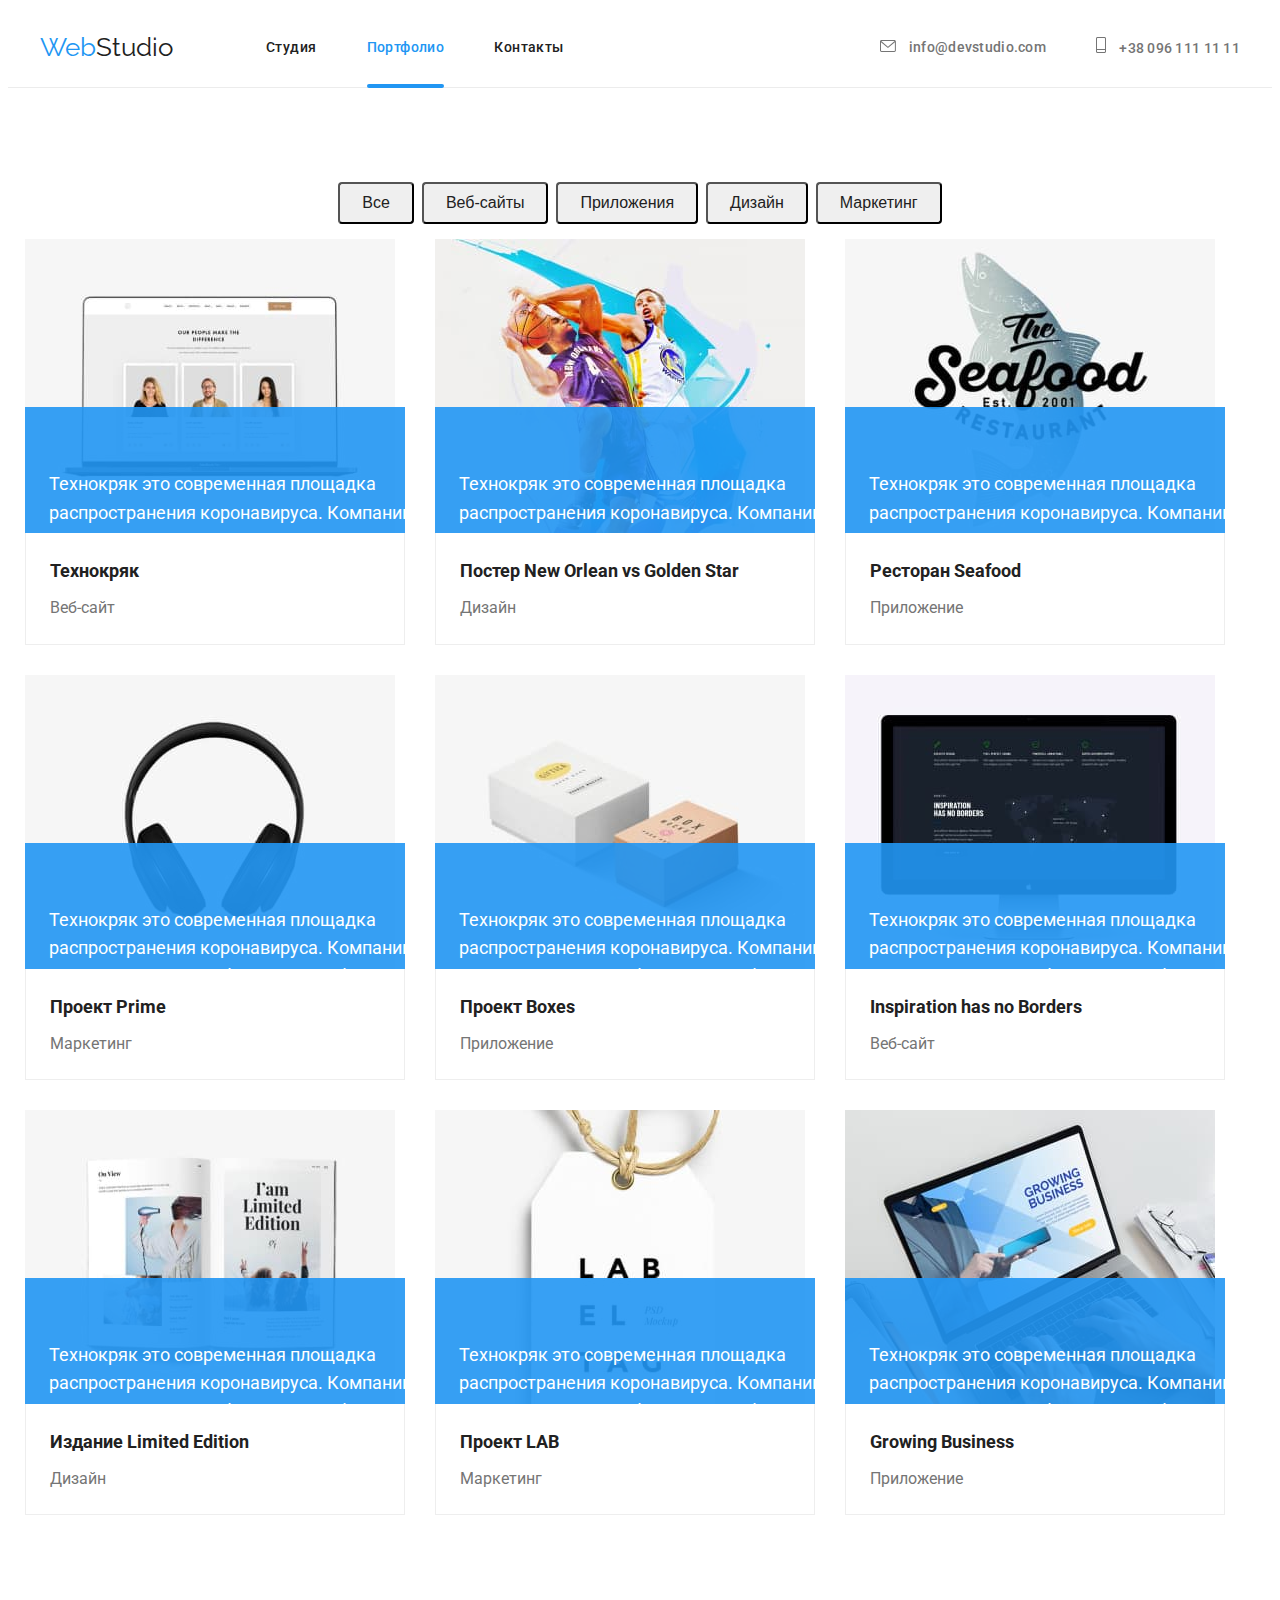
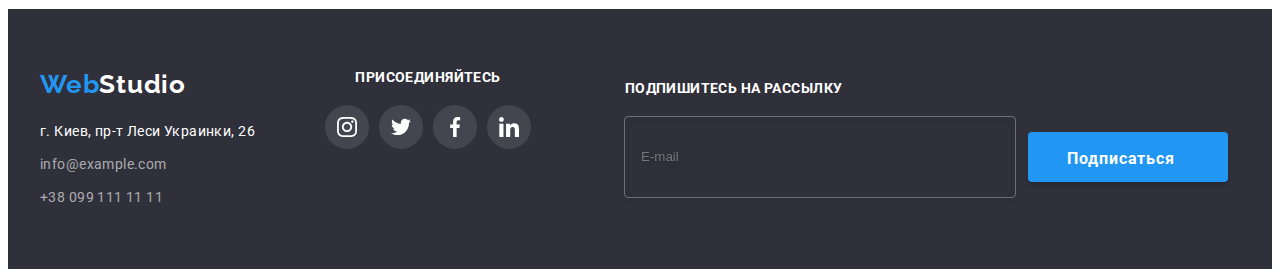
==== commit 1785e10e: "portfolio adaptive img" ====
--- a/portfolio.html
+++ b/portfolio.html
@@ -92,7 +92,30 @@
           <ul class="examples">
             <li class="examples__mockups">
               <div class="thumb">
-                <img src="./images/img0.jpg" alt="" width="370" />
+                <picture
+                  ><source
+                    srcset="
+                      ./images/img0.jpg                         1x,
+                      ./images/portfolio/project1/mobile@2x.jpg 2x
+                    "
+                    media="(max-width:767px)"
+                  />
+                  <source
+                    srcset="
+                      ./images/portfolio/project1/tablet.jpg    1x,
+                      ./images/portfolio/project1/tablet@2x.jpg 2x
+                    "
+                    media="(min-width:768px) and (max-width:1199px)"
+                  />
+                  <source
+                    srcset="
+                      ./images/portfolio/project1/desktop.jpg    1x,
+                      ./images/portfolio/project1/desktop@2x.jpg 2x
+                    "
+                    media="(min-width:1200px)"
+                  />
+                  <img src="./images/img0.jpg" alt="" width="370" />
+                </picture>
                 <p class="mockups-info">
                   Технокряк это современная площадка распространения
                   коронавируса. Компании используют эту платформу для цифрового
@@ -106,7 +129,30 @@
             </li>
             <li class="examples__mockups">
               <div class="thumb">
-                <img src="./images/img1.jpg" alt="" width="370" />
+                <picture>
+                  <source
+                    srcset="
+                      ./images/img1.jpg                         1x,
+                      ./images/portfolio/project2/mobile@2x.jpg 2x
+                    "
+                    media="(max-width:767px)"
+                  />
+                  <source
+                    srcset="
+                      ./images/portfolio/project2/tablet.jpg    1x,
+                      ./images/portfolio/project2/tablet@2x.jpg 2x
+                    "
+                    media="(min-width:768px) and (max-width:1199px)"
+                  />
+                  <source
+                    srcset="
+                      ./images/portfolio/project2/desktop.jpg    1x,
+                      ./images/portfolio/project2/desktop@2x.jpg 2x
+                    "
+                    media="(min-width:1200px)"
+                  />
+                  <img src="./images/img1.jpg" alt="" width="370" />
+                </picture>
                 <p class="mockups-info">
                   Технокряк это современная площадка распространения
                   коронавируса. Компании используют эту платформу для цифрового
@@ -120,7 +166,30 @@
             </li>
             <li class="examples__mockups">
               <div class="thumb">
-                <img src="./images/img2.jpg" alt="" width="370" />
+                <picture>
+                  <source
+                    srcset="
+                      ./images/img2.jpg                         1x,
+                      ./images/portfolio/project3/mobile@2x.jpg 2x
+                    "
+                    media="(max-width:767px)"
+                  />
+                  <source
+                    srcset="
+                      ./images/portfolio/project3/tablet.jpg    1x,
+                      ./images/portfolio/project3/tablet@2x.jpg 2x
+                    "
+                    media="(min-width:768px) and (max-width:1199px)"
+                  />
+                  <source
+                    srcset="
+                      ./images/portfolio/project3/desktop.jpg    1x,
+                      ./images/portfolio/project3/desktop@2x.jpg 2x
+                    "
+                    media="(min-width:1200px)"
+                  />
+                  <img src="./images/img2.jpg" alt="" />
+                </picture>
                 <p class="mockups-info">
                   Технокряк это современная площадка распространения
                   коронавируса. Компании используют эту платформу для цифрового
@@ -134,7 +203,30 @@
             </li>
             <li class="examples__mockups">
               <div class="thumb">
-                <img src="./images/img3.jpg" alt="" width="370" />
+                <picture>
+                  <source
+                    srcset="
+                      ./images/img3.jpg                         1x,
+                      ./images/portfolio/project4/mobile@2x.jpg 2x
+                    "
+                    media="(max-width:767px)"
+                  />
+                  <source
+                    srcset="
+                      ./images/portfolio/project4/tablet.jpg    1x,
+                      ./images/portfolio/project4/tablet@2x.jpg 2x
+                    "
+                    media="(min-width:768px) and (max-width:1199px)"
+                  />
+                  <source
+                    srcset="
+                      ./images/portfolio/project4/desktop.jpg    1x,
+                      ./images/portfolio/project4/desktop@2x.jpg 2x
+                    "
+                    media="(min-width:1200px)"
+                  />
+                  <img src="./images/img3.jpg" alt="" width="370" />
+                </picture>
                 <p class="mockups-info">
                   Технокряк это современная площадка распространения
                   коронавируса. Компании используют эту платформу для цифрового
@@ -148,7 +240,30 @@
             </li>
             <li class="examples__mockups">
               <div class="thumb">
-                <img src="./images/img4.jpg" alt="" width="370" />
+                <picture>
+                  <source
+                    srcset="
+                      ./images/img4.jpg                         1x,
+                      ./images/portfolio/project5/mobile@2x.jpg 2x
+                    "
+                    media="(max-width:767px)"
+                  />
+                  <source
+                    srcset="
+                      ./images/portfolio/project5/tablet.jpg    1x,
+                      ./images/portfolio/project5/tablet@2x.jpg 2x
+                    "
+                    media="(min-width:768px) and (max-width:1199px)"
+                  />
+                  <source
+                    srcset="
+                      ./images/portfolio/project5/desktop.jpg    1x,
+                      ./images/portfolio/project5/desktop@2x.jpg 2x
+                    "
+                    media="(min-width:1200px)"
+                  />
+                  <img src="./images/img4.jpg" alt="" width="370" />
+                </picture>
                 <p class="mockups-info">
                   Технокряк это современная площадка распространения
                   коронавируса. Компании используют эту платформу для цифрового
@@ -162,7 +277,30 @@
             </li>
             <li class="examples__mockups">
               <div class="thumb">
-                <img src="./images/img5.jpg" alt="" width="370" />
+                <picture>
+                  <source
+                    srcset="
+                      ./images/img5.jpg                         1x,
+                      ./images/portfolio/project6/mobile@2x.jpg 2x
+                    "
+                    media="(max-width:767px)"
+                  />
+                  <source
+                    srcset="
+                      ./images/portfolio/project6/tablet.jpg    1x,
+                      ./images/portfolio/project6/tablet@2x.jpg 2x
+                    "
+                    media="(min-width:768px) and (max-width:1199px)"
+                  />
+                  <source
+                    srcset="
+                      ./images/portfolio/project6/desktop.jpg    1x,
+                      ./images/portfolio/project6/desktop@2x.jpg 2x
+                    "
+                    media="(min-width:1200px)"
+                  />
+                  <img src="./images/img5.jpg" alt="" width="370" />
+                </picture>
                 <p class="mockups-info">
                   Технокряк это современная площадка распространения
                   коронавируса. Компании используют эту платформу для цифрового
@@ -176,7 +314,30 @@
             </li>
             <li class="examples__mockups">
               <div class="thumb">
-                <img src="./images/img6.jpg" alt="" width="370" />
+                <picture>
+                  <source
+                    srcset="
+                      ./images/img6.jpg                         1x,
+                      ./images/portfolio/project7/mobile@2x.jpg 2x
+                    "
+                    media="(max-width:767px)"
+                  />
+                  <source
+                    srcset="
+                      ./images/portfolio/project7/tablet.jpg    1x,
+                      ./images/portfolio/project7/tablet@2x.jpg 2x
+                    "
+                    media="(min-width:768px) and (max-width:1199px)"
+                  />
+                  <source
+                    srcset="
+                      ./images/portfolio/project7/desktop.jpg    1x,
+                      ./images/portfolio/project7/desktop@2x.jpg 2x
+                    "
+                    media="(min-width:1200px)"
+                  />
+                  <img src="./images/img6.jpg" alt="" width="370" />
+                </picture>
                 <p class="mockups-info">
                   Технокряк это современная площадка распространения
                   коронавируса. Компании используют эту платформу для цифрового
@@ -190,7 +351,30 @@
             </li>
             <li class="examples__mockups">
               <div class="thumb">
-                <img src="./images/img7.jpg" alt="" width="370" />
+                <picture>
+                  <source
+                    srcset="
+                      ./images/img7.jpg                         1x,
+                      ./images/portfolio/project8/mobile@2x.jpg 2x
+                    "
+                    media="(max-width:767px)"
+                  />
+                  <source
+                    srcset="
+                      ./images/portfolio/project8/tablet.jpg    1x,
+                      ./images/portfolio/project8/tablet@2x.jpg 2x
+                    "
+                    media="(min-width:768px) and (max-width:1199px)"
+                  />
+                  <source
+                    srcset="
+                      ./images/portfolio/project8/desktop.jpg    1x,
+                      ./images/portfolio/project8/desktop@2x.jpg 2x
+                    "
+                    media="(min-width:1200px)"
+                  />
+                  <img src="./images/img7.jpg" alt="" width="370" />
+                </picture>
                 <p class="mockups-info">
                   Технокряк это современная площадка распространения
                   коронавируса. Компании используют эту платформу для цифрового
@@ -204,7 +388,30 @@
             </li>
             <li class="examples__mockups">
               <div class="thumb">
-                <img src="./images/img8.jpg" alt="" width="370" />
+                <picture>
+                  <source
+                    srcset="
+                      ./images/img8.jpg                         1x,
+                      ./images/portfolio/project9/mobile@2x.jpg 2x
+                    "
+                    media="(max-width:767px)"
+                  />
+                  <source
+                    srcset="
+                      ./images/portfolio/project9/tablet.jpg    1x,
+                      ./images/portfolio/project9/tablet@2x.jpg 2x
+                    "
+                    media="(min-width:768px) and (max-width:1199px)"
+                  />
+                  <source
+                    srcset="
+                      ./images/portfolio/project9/desktop.jpg    1x,
+                      ./images/portfolio/project9/desktop@2x.jpg 2x
+                    "
+                    media="(min-width:1200px)"
+                  />
+                  <img src="./images/img8.jpg" alt="" width="370" />
+                </picture>
                 <p class="mockups-info">
                   Технокряк это современная площадка распространения
                   коронавируса. Компании используют эту платформу для цифрового
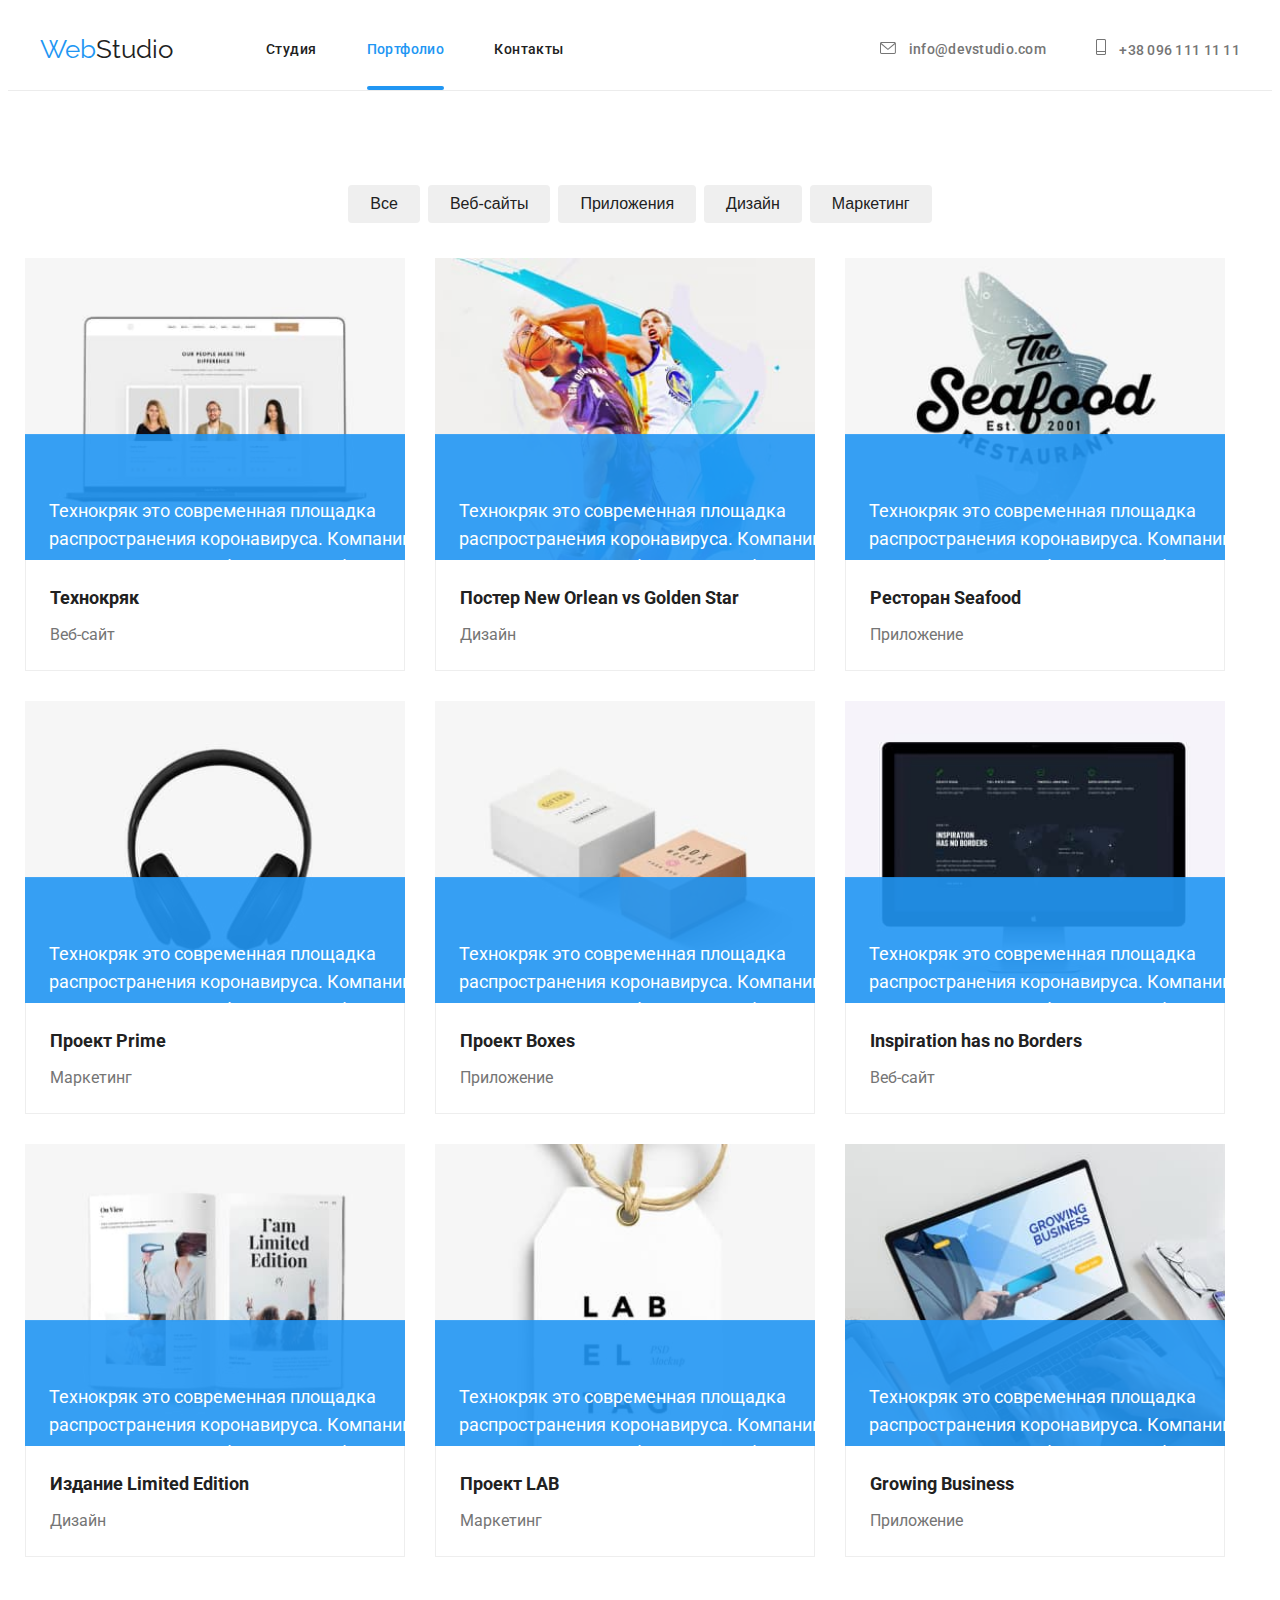
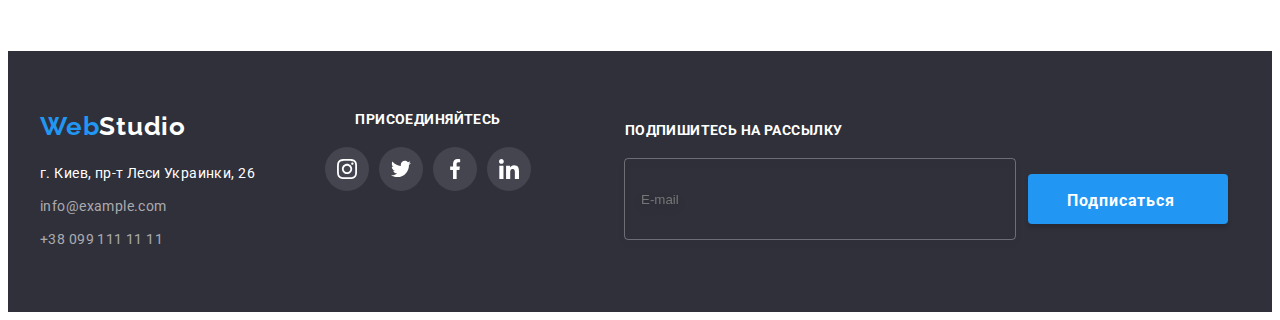
==== commit e99b74c1: "fix" ====
--- a/portfolio.html
+++ b/portfolio.html
@@ -61,8 +61,78 @@
               >
             </li>
           </ul>
+           <button
+          class="header-btn"
+          type="button"
+          data-menu-button
+          aria-expanded="false"
+        >
+          <svg class="header-btn__icon" width="40" height="40">
+            <use
+              class="icon header-btn__icon--open"
+              href="./images/icons.svg#icon-menu-btn"
+            ></use>
+            <use
+              class="icon icon-menu-close"
+              href="./images/icons.svg#icon-menu-btn-close"
+            ></use>
+          </svg>
+        </button>
+        <div class="modal-menu" data-menu>
+          <ul class="modal-menu__list list">
+            <li class="modal-menu__item">
+              <a
+                class="link modal-menu__link modal-menu__link--current current"
+                href="./index.html"
+                >Студия</a
+              >
+            </li>
+            <li class="modal-menu__item">
+              <a class="modal-menu__link link" href="./portfolio.html"
+                >Портфолио</a
+              >
+            </li>
+            <li class="modal-menu__item">
+              <a class="modal-menu__link link" href="">Контакты</a>
+            </li>
+          </ul>
+          <div class="modal-menu__wraper">
+            <ul class="modal-menu__contacts list">
+              <li class="modal-menu__contacts-item">
+                <a
+                  class="modal-menu__contacts-link tel link"
+                  href="tel:+380961111111"
+                >
+                  +38 096 111 11 11
+                </a>
+              </li>
+              <li class="modal-menu__contacts-item">
+                <a
+                  class="link modal-menu__contacts-link"
+                  href="mailto:info@devstudio.com"
+                  class=""
+                  >info@devstudio.com
+                </a>
+              </li>
+            </ul>
+            <ul class="socials list">
+              <li class="socials__item">
+                <a href="" class="socials__link link">Instagram</a>
+              </li>
+              <li class="socials__item">
+                <a href="" class="socials__link link">Twitter</a>
+              </li>
+              <li class="socials__item">
+                <a href="" class="socials__link link">Facebook</a>
+              </li>
+              <li class="socials__item">
+                <a href="" class="socials__link link">LinkedIn</a>
+              </li>
+            </ul>
+          </div>
         </div>
-      </div>
+        </div>
+       
     </header>
 
     <!--ФИЛЬТР-->
@@ -114,7 +184,7 @@
                     "
                     media="(min-width:1200px)"
                   />
-                  <img src="./images/img0.jpg" alt="" width="370" />
+                  <img class="mockup-img" src="./images/img0.jpg" alt="" />
                 </picture>
                 <p class="mockups-info">
                   Технокряк это современная площадка распространения
@@ -151,7 +221,7 @@
                     "
                     media="(min-width:1200px)"
                   />
-                  <img src="./images/img1.jpg" alt="" width="370" />
+                  <img class="mockup-img" src="./images/img1.jpg" alt="" />
                 </picture>
                 <p class="mockups-info">
                   Технокряк это современная площадка распространения
@@ -188,7 +258,7 @@
                     "
                     media="(min-width:1200px)"
                   />
-                  <img src="./images/img2.jpg" alt="" />
+                  <img class="mockup-img" src="./images/img2.jpg" alt="" />
                 </picture>
                 <p class="mockups-info">
                   Технокряк это современная площадка распространения
@@ -225,7 +295,7 @@
                     "
                     media="(min-width:1200px)"
                   />
-                  <img src="./images/img3.jpg" alt="" width="370" />
+                  <img class="mockup-img" src="./images/img3.jpg" alt="" />
                 </picture>
                 <p class="mockups-info">
                   Технокряк это современная площадка распространения
@@ -262,7 +332,7 @@
                     "
                     media="(min-width:1200px)"
                   />
-                  <img src="./images/img4.jpg" alt="" width="370" />
+                  <img class="mockup-img" src="./images/img4.jpg" alt="" />
                 </picture>
                 <p class="mockups-info">
                   Технокряк это современная площадка распространения
@@ -299,7 +369,7 @@
                     "
                     media="(min-width:1200px)"
                   />
-                  <img src="./images/img5.jpg" alt="" width="370" />
+                  <img class="mockup-img" src="./images/img5.jpg" alt="" />
                 </picture>
                 <p class="mockups-info">
                   Технокряк это современная площадка распространения
@@ -336,7 +406,7 @@
                     "
                     media="(min-width:1200px)"
                   />
-                  <img src="./images/img6.jpg" alt="" width="370" />
+                  <img class="mockup-img" src="./images/img6.jpg" alt="" />
                 </picture>
                 <p class="mockups-info">
                   Технокряк это современная площадка распространения
@@ -373,7 +443,7 @@
                     "
                     media="(min-width:1200px)"
                   />
-                  <img src="./images/img7.jpg" alt="" width="370" />
+                  <img class="mockup-img" src="./images/img7.jpg" alt="" />
                 </picture>
                 <p class="mockups-info">
                   Технокряк это современная площадка распространения
@@ -410,7 +480,7 @@
                     "
                     media="(min-width:1200px)"
                   />
-                  <img src="./images/img8.jpg" alt="" width="370" />
+                  <img class="mockup-img" src="./images/img8.jpg" alt="" />
                 </picture>
                 <p class="mockups-info">
                   Технокряк это современная площадка распространения
@@ -626,5 +696,6 @@
         </form>
       </div>
     </footer>
+    <script src="./js/menu.js"></script>
   </body>
 </html>
--- a/css/main.min.css
+++ b/css/main.min.css
@@ -1,2 +1,2 @@
-body{font-family:"Roboto", sans-serif;color:var(--primary-text-color)}h1,h2,h3,h4,h5,h6,p{margin-top:0;margin-bottom:0}ul,ol{margin-top:0;margin-bottom:0;padding-left:0}img{display:block;max-width:100%;height:auto}.container{padding-left:15px;padding-right:15px;margin-left:auto;margin-right:auto}@media screen and (min-width: 480px){.container{max-width:480px}}@media screen and (min-width: 768px){.container{max-width:768px}}@media screen and (min-width: 1200px){.container{max-width:1200px}}.section{padding:60px 0}@media (min-width: 1200px){.section{padding:94px 0}}.link{text-decoration:none}.list{list-style-type:none;text-decoration:none}:root{--primary-text-color: #212121;--secondary-text-color: #757575;--accent-color: #2196f3;--footer-contacts-color: rgba(255, 255, 255, 0.6)}.visually-hidden{position:absolute !important;clip:rect(1px 1px 1px 1px);clip:rect(1px, 1px, 1px, 1px);padding:0 !important;border:0 !important;height:1px !important;width:1px !important;overflow:hidden}.logo{font-size:26px;line-height:1.17;font-family:"Raleway", sans-serif;text-decoration:none;margin-right:93px}@media screen and (max-width: 1200px){.logo{font-size:24px;line-height:1.19}}.top-logo{color:var(--primary-text-color)}.pages{font-size:14px;line-height:1.17;color:var(--primary-text-color);font-weight:500;-webkit-transition:color 250ms cubic-bezier(0.4, 0, 0.2, 1);transition:color 250ms cubic-bezier(0.4, 0, 0.2, 1)}.nav-pages__menu--active{position:relative;color:var(--accent-color)}.nav-pages__menu--active::after{content:"";position:absolute;left:0;bottom:-33px;width:100%;height:4px;background-color:var(--accent-color);border-radius:2px}.pages:hover,.pages:focus{color:var(--accent-color)}.contacts{font-size:14px;line-height:1.17;color:var(--secondary-text-color);font-weight:500;text-decoration:none;-webkit-transition:color 250ms cubic-bezier(0.4, 0, 0.2, 1);transition:color 250ms cubic-bezier(0.4, 0, 0.2, 1)}.contacts-icons{margin-right:10px;fill:currentColor}.contacts:hover,.contacts:focus{color:var(--accent-color)}.header-studio{padding-top:24px;padding-bottom:25px}.portfolio-header{padding-top:24px;padding-bottom:25px;border-bottom:1px solid #ececec}.header-nav{display:-webkit-box;display:-ms-flexbox;display:flex;-webkit-box-align:center;-ms-flex-align:center;align-items:center}.header-container{display:-webkit-box;display:-ms-flexbox;display:flex}.nav-pages{display:-webkit-box;display:-ms-flexbox;display:flex;font-weight:500;font-size:14px;line-height:1.14;letter-spacing:0.03em;padding:0}@media screen and (max-width: 767px){.nav-pages{display:none}}.nav-pages__menu:not(:last-child){margin-right:50px}.nav-contacts{font-weight:500;font-size:14px;line-height:1.14;letter-spacing:0.02em;padding-right:0;margin-left:auto}@media screen and (max-width: 767px){.nav-contacts{display:none}}@media screen and (min-width: 1200px){.nav-contacts{display:-webkit-box;display:-ms-flexbox;display:flex;-webkit-box-align:center;-ms-flex-align:center;align-items:center}}.nav-contacts__mail-tel-top+.nav-contacts__mail-tel-top{margin-left:50px}@media screen and (max-width: 1199px){.nav-contacts__mail-tel-top+.nav-contacts__mail-tel-top{margin-left:0}}@media screen and (max-width: 1199px){.nav-contacts__mail-tel-top{font-size:12px;line-height:1.17}}.header-btn{position:absolute;right:15px;top:20px;border:none;background-color:transparent;z-index:10}@media screen and (min-width: 768px){.header-btn{display:none}}.header-btn:hover{cursor:pointer}.header-btn.is-open .header-btn__icon--open{display:none}.header-btn .icon-menu-close{display:none}.header-btn.is-open .icon-menu-close{display:block}.modal-menu{position:fixed;top:0;left:50%;-webkit-transform:translate(-50%);transform:translate(-50%);background-color:#fff;width:100vw;height:100vh;padding:48px 40px;display:-webkit-box;display:-ms-flexbox;display:flex;-webkit-box-orient:vertical;-webkit-box-direction:normal;-ms-flex-direction:column;flex-direction:column;-webkit-box-pack:justify;-ms-flex-pack:justify;justify-content:space-between;visibility:hidden;opacity:0;pointer-events:none;pointer-events:none}@media (min-width: 768px){.modal-menu{display:none}}.modal-menu.is-open{visibility:visible;pointer-events:all;opacity:1}.modal-menu__list{font-weight:500;font-size:40px;line-height:1.175;letter-spacing:0.02em}.modal-menu__item:not(last-child){margin-bottom:32px}.modal-menu__link{color:#212121}.modal-menu__link--current{color:var(--accent-color)}.modal-menu__contacts{font-weight:500;font-size:24px;line-height:1.16;letter-spacing:0.02em;margin-bottom:64px}.modal-menu__contacts-item{margin-bottom:32px}.modal-menu__contacts-item:last-child{margin-bottom:0}.modal-menu__contacts-link{color:#757575}.modal-menu__contacts-link.tel{font-size:34px;color:#2196f3}.socials{display:-webkit-box;display:-ms-flexbox;display:flex;-ms-flex-wrap:wrap;flex-wrap:wrap;font-weight:500;font-size:18px;line-height:1.22;letter-spacing:0.02em}.socials__item{margin-right:20px;position:relative}.socials__item:last-child{margin-right:0}.socials__item:not(:last-child)::after{content:"";display:block;width:1px;height:100%;background-color:rgba(33,33,33,0.2);position:absolute;top:0;right:-10px}.socials__link{color:#2196f3}.hero{display:-webkit-box;display:-ms-flexbox;display:flex;padding:118px 0}@media screen and (min-width: 1200px){.hero{padding:200px 0}}.overlay{max-width:1600px;max-height:600px;padding:118px 0;margin-left:auto;margin-right:auto;background-image:-webkit-gradient(linear, left top, left bottom, from(rgba(47,48,58,0.4)), to(rgba(47,48,58,0.4))),url(../images/hero-image-sm.jpg);background-image:linear-gradient(rgba(47,48,58,0.4), rgba(47,48,58,0.4)),url(../images/hero-image-sm.jpg);background-size:cover;background-position:center}@media screen and (min-device-pixel-ratio: 2), screen and (-moz-min-device-pixel-ratio: 2), screen and (-webkit-min-device-pixel-ratio: 2), screen and (min-resolution: 192dpi), screen and (min-resolution: 2dppx){.overlay{background-image:-webkit-gradient(linear, left top, left bottom, from(rgba(47,48,58,0.4)), to(rgba(47,48,58,0.4))),url(../images/hero-image-sm.jpg);background-image:linear-gradient(rgba(47,48,58,0.4), rgba(47,48,58,0.4)),url(../images/hero-image-sm.jpg)}}@media (min-width: 768px){.overlay{background-image:-webkit-gradient(linear, left top, left bottom, from(rgba(47,48,58,0.4)), to(rgba(47,48,58,0.4))),url(../images/hero-image-md.jpg);background-image:linear-gradient(rgba(47,48,58,0.4), rgba(47,48,58,0.4)),url(../images/hero-image-md.jpg)}}@media screen and (min-width: 768px) and (min-device-pixel-ratio: 2), screen and (min-width: 768px) and (-webkit-min-device-pixel-ratio: 2), screen and (min-width: 768px) and (min-resolution: 192dpi), screen and (min-width: 768px) and (min-resolution: 2dppx){.overlay{background-image:-webkit-gradient(linear, left top, left bottom, from(rgba(47,48,58,0.4)), to(rgba(47,48,58,0.4))),url(../images/hero-image-md.jpg);background-image:linear-gradient(rgba(47,48,58,0.4), rgba(47,48,58,0.4)),url(../images/hero-image-md.jpg)}}@media (min-width: 1200px){.overlay{background-image:-webkit-gradient(linear, left top, left bottom, from(rgba(47,48,58,0.4)), to(rgba(47,48,58,0.4))),url(../images/hero-image.jpg);background-image:linear-gradient(rgba(47,48,58,0.4), rgba(47,48,58,0.4)),url(../images/hero-image.jpg);padding-bottom:200px;padding-top:200px}}@media screen and (min-width: 1200px) and (min-device-pixel-ratio: 2), screen and (min-width: 1200px) and (-webkit-min-device-pixel-ratio: 2), screen and (min-width: 1200px) and (min-resolution: 192dpi), screen and (min-width: 1200px) and (min-resolution: 2dppx){.overlay{background-image:-webkit-gradient(linear, left top, left bottom, from(rgba(47,48,58,0.4)), to(rgba(47,48,58,0.4))),url(../images/hero-image.jpg);background-image:linear-gradient(rgba(47,48,58,0.4), rgba(47,48,58,0.4)),url(../images/hero-image.jpg)}}.hero__heading{font-size:44px;line-height:1.36;font-weight:900;text-align:center;letter-spacing:0.06em;margin-bottom:30px;text-transform:uppercase;color:#ffffff}@media screen and (max-width: 1200px){.hero__heading{font-size:26px;line-height:1.62}}.hero__button{font-size:16px;line-height:1.88;font-weight:700;text-align:center;letter-spacing:0.06em;padding:10px 32px;display:block;margin-left:auto;margin-right:auto;margin-bottom:94px;background-color:var(--accent-color);color:#ffffff;-webkit-box-shadow:0px 4px 4px rgba(0,0,0,0.15);box-shadow:0px 4px 4px rgba(0,0,0,0.15);border:transparent;border-radius:4px}.hero__button:hover,.hero__button:focus{cursor:pointer}.section-advantages{padding-bottom:0}@media (min-width: 768px){.advantages{display:-webkit-box;display:-ms-flexbox;display:flex;-ms-flex-wrap:wrap;flex-wrap:wrap;margin:-15px}}@media (max-width: 767px){.advantages__item:not(:last-child){margin-bottom:30px}}@media (min-width: 768px){.advantages__item{margin:15px;-ms-flex-preferred-size:calc((100% - 60px) / 2);flex-basis:calc((100% - 60px) / 2)}}@media (min-width: 1200px){.advantages__item{-ms-flex-preferred-size:calc((100% - 120px) / 4);flex-basis:calc((100% - 120px) / 4)}}.advantages__icon{display:-webkit-box;display:-ms-flexbox;display:flex;-webkit-box-pack:center;-ms-flex-pack:center;justify-content:center;-webkit-box-align:center;-ms-flex-align:center;align-items:center;height:120px;margin-bottom:30px;background-color:#f5f4fa;border-radius:4px}.advan-descrip{font-size:14px;line-height:1.17;color:var(--primary-text-color);font-weight:700;margin-bottom:10px}@media screen and (max-width: 767px){.advan-descrip{text-align:center}}.advan-descrip__text{font-size:14px;line-height:1.71;color:var(--secondary-text-color);font-weight:400}@media screen and (max-width: 1199px){.what-we-do{display:none}}.trends{display:-webkit-box;display:-ms-flexbox;display:flex;list-style-type:none}.main-page-secondary-title{font-size:36px;line-height:1.17;font-weight:700;margin-bottom:50px;text-align:center}.direction{position:relative}.direction__label{text-transform:uppercase;font-size:14px;line-height:1.17;font-weight:700;position:absolute;text-align:center;left:30px;bottom:0px;height:70px;width:370px;padding-top:27px;padding-bottom:27px;color:#ffffff;background-color:rgba(47,48,58,0.8)}.direction-name{display:-webkit-box;display:-ms-flexbox;display:flex;-ms-flex-wrap:wrap;flex-wrap:wrap;margin-top:-30px;margin-left:-30px;padding:0;margin-bottom:0}.direction__img{position:relative;margin-top:30px;margin-left:30px;-ms-flex-preferred-size:calc((100% - 30px * 3) / 3);flex-basis:calc((100% - 30px * 3) / 3)}.section-team{background-color:#f5f4fa}.developers{font-size:16px;line-height:1.17;font-weight:500;margin-bottom:10px}.developers-title{padding:30px 0;text-align:center;background-color:#ffffff}.position{font-size:16px;line-height:1.17;color:var(--secondary-text-color);font-weight:400;margin-bottom:16px}.photo{width:100%}.team{display:-webkit-box;display:-ms-flexbox;display:flex;-ms-flex-wrap:wrap;flex-wrap:wrap;margin-top:-30px;margin-left:-30px;padding:0;list-style:none}.team__img{margin-top:30px;margin-left:30px;-webkit-box-shadow:0px 1px 3px rgba(0,0,0,0.12),0px 1px 1px rgba(0,0,0,0.14),0px 2px 1px rgba(0,0,0,0.2);box-shadow:0px 1px 3px rgba(0,0,0,0.12),0px 1px 1px rgba(0,0,0,0.14),0px 2px 1px rgba(0,0,0,0.2);border-radius:0px 0px 4px 4px;padding:0}@media (min-width: 768px){.team__img{-ms-flex-preferred-size:calc((100% - 60px) / 2);flex-basis:calc((100% - 60px) / 2);margin:15px}}@media (min-width: 1200px){.team__img{-ms-flex-preferred-size:calc((100% - 120px) / 4);flex-basis:calc((100% - 120px) / 4)}}.team-contacts-icons{display:-webkit-box;display:-ms-flexbox;display:flex;-webkit-box-pack:center;-ms-flex-pack:center;justify-content:center;background-color:#ffffff}.social-item:not(:last-child){margin-right:10px}.social-link{display:block;width:44px;height:44px;padding:12px;border-radius:50%;color:#afb1b8;-webkit-transition:background-color 250ms cubic-bezier(0.4, 0, 0.2, 1),color 250ms cubic-bezier(0.4, 0, 0.2, 1);transition:background-color 250ms cubic-bezier(0.4, 0, 0.2, 1),color 250ms cubic-bezier(0.4, 0, 0.2, 1)}.social-icon{width:20px;height:20px;fill:currentColor}.social-link:hover,.social-link:focus{background-color:var(--accent-color);color:#ffffff}.clients-title{text-align:center;margin-bottom:50px}.clients-list{display:-webkit-box;display:-ms-flexbox;display:flex;-ms-flex-wrap:wrap;flex-wrap:wrap;margin-top:-30px;margin-left:-30px;-webkit-box-pack:center;-ms-flex-pack:center;justify-content:center}.clients-list__item{display:-webkit-box;display:-ms-flexbox;display:flex;-webkit-box-pack:center;-ms-flex-pack:center;justify-content:center;-webkit-box-align:center;-ms-flex-align:center;align-items:center;margin-top:30px;margin-left:30px;-ms-flex-preferred-size:calc((100% - 180px) / 6);flex-basis:calc((100% - 180px) / 6)}@media (max-width: 480px){.clients-list__item{-ms-flex-preferred-size:calc((100% - 60px) / 2);flex-basis:calc((100% - 60px) / 2);margin:15px}}@media (max-width: 1199px){.clients-list__item{-ms-flex-preferred-size:calc((100% - 120px) / 3);flex-basis:calc((100% - 120px) / 3)}}.clients-link{display:-webkit-box;display:-ms-flexbox;display:flex;-webkit-box-pack:center;-ms-flex-pack:center;justify-content:center;-webkit-box-align:center;-ms-flex-align:center;align-items:center;width:170px;height:92px;border:1px solid #afb1b8;border-radius:4px;color:#afb1b8;-webkit-transition:color 250ms cubic-bezier(0.4, 0, 0.2, 1),border-color 250ms cubic-bezier(0.4, 0, 0.2, 1);transition:color 250ms cubic-bezier(0.4, 0, 0.2, 1),border-color 250ms cubic-bezier(0.4, 0, 0.2, 1)}.clients-icon{fill:currentColor}.clients-link:hover,.clients-link:focus{color:var(--accent-color);border-color:var(--accent-color);outline:none}.products{display:-webkit-box;display:-ms-flexbox;display:flex;-webkit-box-pack:center;-ms-flex-pack:center;justify-content:center;list-style-type:none;text-decoration:none;margin-bottom:50px}@media screen and (max-width: 480px){.products{margin-bottom:40px}}@media screen and (max-width: 767px){.products{-webkit-box-pack:start;-ms-flex-pack:start;justify-content:start;-ms-flex-wrap:wrap;flex-wrap:wrap}}@media screen and (min-width: 768px){.products{display:-webkit-box;display:-ms-flexbox;display:flex;margin-bottom:30px}}@media screen and (max-width: 767px){.products__item{display:-webkit-box;display:-ms-flexbox;display:flex;-ms-flex-wrap:wrap;flex-wrap:wrap}.products__item:nth-child(n+4){margin-top:21px}}.products__item:not(:last-child){margin-right:8px}.tabs{font-size:16px;line-height:1.63;color:var(--primary-text-color);font-weight:500;padding:6px 22px;border-radius:4px;-webkit-transition:background-color 250ms cubic-bezier(0.4, 0, 0.2, 1),color 250ms cubic-bezier(0.4, 0, 0.2, 1),-webkit-box-shadow 250ms cubic-bezier(0.4, 0, 0.2, 1);transition:background-color 250ms cubic-bezier(0.4, 0, 0.2, 1),color 250ms cubic-bezier(0.4, 0, 0.2, 1),-webkit-box-shadow 250ms cubic-bezier(0.4, 0, 0.2, 1);transition:background-color 250ms cubic-bezier(0.4, 0, 0.2, 1),color 250ms cubic-bezier(0.4, 0, 0.2, 1),box-shadow 250ms cubic-bezier(0.4, 0, 0.2, 1);transition:background-color 250ms cubic-bezier(0.4, 0, 0.2, 1),color 250ms cubic-bezier(0.4, 0, 0.2, 1),box-shadow 250ms cubic-bezier(0.4, 0, 0.2, 1),-webkit-box-shadow 250ms cubic-bezier(0.4, 0, 0.2, 1)}.tabs:hover,.tabs:focus{background-color:var(--accent-color);color:#ffffff;cursor:pointer;-webkit-box-shadow:0px 3px 1px rgba(0,0,0,0.1),0px 1px 2px rgba(0,0,0,0.08),0px 2px 2px rgba(0,0,0,0.12);box-shadow:0px 3px 1px rgba(0,0,0,0.1),0px 1px 2px rgba(0,0,0,0.08),0px 2px 2px rgba(0,0,0,0.12)}.decisions{font-size:18px;line-height:2;font-weight:700;margin-bottom:4px}.type{font-size:16px;line-height:1.88;color:var(--secondary-text-color);font-weight:400}.examples{display:-webkit-box;display:-ms-flexbox;display:flex;-ms-flex-wrap:wrap;flex-wrap:wrap;margin-top:-30px;margin-left:-30px;padding:0;margin-bottom:0;list-style-type:none}@media screen and (max-width: 480px){.examples{display:block}}.examples__mockups{margin-top:30px;margin-left:30px;-webkit-transition:-webkit-box-shadow 250ms cubic-bezier(0.4, 0, 0.2, 1);transition:-webkit-box-shadow 250ms cubic-bezier(0.4, 0, 0.2, 1);transition:box-shadow 250ms cubic-bezier(0.4, 0, 0.2, 1);transition:box-shadow 250ms cubic-bezier(0.4, 0, 0.2, 1), -webkit-box-shadow 250ms cubic-bezier(0.4, 0, 0.2, 1)}.examples__mockups:hover,.examples__mockups:focus{-webkit-box-shadow:0px 1px 1px rgba(0,0,0,0.12),0px 4px 4px rgba(0,0,0,0.06),1px 4px 6px rgba(0,0,0,0.16);box-shadow:0px 1px 1px rgba(0,0,0,0.12),0px 4px 4px rgba(0,0,0,0.06),1px 4px 6px rgba(0,0,0,0.16);cursor:pointer}.examples__mockups:nth-last-child(-n+3){margin-bottom:0}@media screen and (min-width: 768px){.examples__mockups{-ms-flex-preferred-size:calc((100% - 60px) / 2);flex-basis:calc((100% - 60px) / 2);margin:15px}}@media screen and (min-width: 1200px){.examples__mockups{-ms-flex-preferred-size:calc((100% - 90px) / 3);flex-basis:calc((100% - 90px) / 3)}}.examples-names{padding:20px 24px;border-top:none;border-right:1px solid #eeeeee;border-bottom:1px solid #eeeeee;border-left:1px solid #eeeeee}.thumb{position:relative;overflow:hidden}.mockups-info{position:absolute;left:0;top:200%;-webkit-transform:translate(0, -100%);transform:translate(0, -100%);width:100%;height:100%;padding:63px 24px;color:#ffffff;background:rgba(33,150,243,0.9);font-size:18px;line-height:1.56;-webkit-transition:-webkit-transform 250ms cubic-bezier(0.4, 0, 0.2, 1);transition:-webkit-transform 250ms cubic-bezier(0.4, 0, 0.2, 1);transition:transform 250ms cubic-bezier(0.4, 0, 0.2, 1);transition:transform 250ms cubic-bezier(0.4, 0, 0.2, 1), -webkit-transform 250ms cubic-bezier(0.4, 0, 0.2, 1)}.examples__mockups:hover .mockups-info,.examples__mockups:focus .mockups-info{-webkit-transform:translate(0, -100%) translateY(-100%);transform:translate(0, -100%) translateY(-100%)}.trademark{color:var(--accent-color);padding-right:0;margin-right:0}.bot-logo{color:#ffffff}.footer{background-color:#2f303a;padding-top:60px;padding-bottom:60px}@media (min-width: 1200px){.footer-container{-webkit-box-align:baseline;-ms-flex-align:baseline;align-items:baseline;display:-webkit-box;display:-ms-flexbox;display:flex}}@media (min-width: 768px) and (max-width: 1199.98px){.tablet-container{display:-webkit-box;display:-ms-flexbox;display:flex;-webkit-box-pack:center;-ms-flex-pack:center;justify-content:center;-webkit-box-align:baseline;-ms-flex-align:baseline;align-items:baseline;margin-bottom:60px}}@media (min-width: 1200px){.tablet-container{display:-webkit-box;display:-ms-flexbox;display:flex}}.foot-container{text-align:center;margin-bottom:60px}@media (min-width: 768px) and (max-width: 1199.98px){.foot-container{margin-bottom:0}}@media (min-width: 1200px){.foot-container{text-align:left;margin-bottom:0}}.footer-logo{color:#000000;font-family:Raleway, sans-serif;font-weight:700;font-size:26px;line-height:1.19;letter-spacing:0.03em;text-decoration:none}.footer-adress{color:rgba(255,255,255,0.6);display:-webkit-box;display:-ms-flexbox;display:flex;-webkit-box-orient:vertical;-webkit-box-direction:normal;-ms-flex-direction:column;flex-direction:column}@media (min-width: 1200px){.footer-adress{-webkit-box-align:baseline;-ms-flex-align:baseline;align-items:baseline}}@media (min-width: 1200px){.footer-adress{margin-bottom:0}}.foot-adress__title{color:#ffffff;font-family:Roboto;font-style:normal;font-weight:400;font-size:14px;line-height:1.71;letter-spacing:0.03em;margin-top:20px;margin-bottom:9px}.foot-adress__title{text-decoration:none}.footer-adress__link{color:rgba(255,255,255,0.6);font-family:Roboto;font-style:normal;font-weight:400;font-size:14px;line-height:1.71;letter-spacing:0.03em;text-decoration:none;-webkit-transition:color 250ms cubic-bezier(0.4, 0, 0.2, 1);transition:color 250ms cubic-bezier(0.4, 0, 0.2, 1)}.footer-adress__link:hover{color:var(--accent-color)}.footer-adress__link:focus{color:var(--accent-color)}.footer-adress__link{margin-bottom:9px}.footer-adress__link:last-child{margin-bottom:0}.follow{font-family:Roboto;font-style:normal;font-weight:bold;font-size:14px;line-height:16px;letter-spacing:0.03em;text-transform:uppercase;color:#ffffff;margin-bottom:20px}.follow__container{margin-bottom:60px;text-align:center}@media (min-width: 768px) and (max-width: 1199.98px){.follow__container{margin-left:165px;margin-bottom:0}}@media (min-width: 1200px){.follow__container{margin-left:70px}}@media (min-width: 1200px){.follow__container{margin-bottom:0}}.follow-list{display:-webkit-box;display:-ms-flexbox;display:flex;-webkit-box-pack:center;-ms-flex-pack:center;justify-content:center;-webkit-box-align:center;-ms-flex-align:center;align-items:center}.follow-list__item+.follow-list__item{margin-left:10px}.follow-list__link-icon{width:44px;height:44px;border-radius:50%;display:-webkit-box;display:-ms-flexbox;display:flex;-webkit-box-pack:center;-ms-flex-pack:center;justify-content:center;-webkit-box-align:center;-ms-flex-align:center;align-items:center;color:#ffffff;background-color:#44454e;-webkit-transition:background-color 250ms cubic-bezier(0.4, 0, 0.2, 1);transition:background-color 250ms cubic-bezier(0.4, 0, 0.2, 1)}.follow-list__link-icon:hover{background-color:var(--accent-color)}.follow-list__link-icon:focus{background-color:var(--accent-color)}.follow-list__network-icon{fill:currentColor;width:20px;height:20px}.subscribe{display:-webkit-box;display:-ms-flexbox;display:flex;-webkit-box-orient:vertical;-webkit-box-direction:normal;-ms-flex-direction:column;flex-direction:column;text-align:center}@media (min-width: 1200px){.subscribe{margin-left:93px}}@media (min-width: 1200px){.subscribe__text{width:219px}}.btn__container{display:-webkit-box;display:-ms-flexbox;display:flex;-webkit-box-orient:vertical;-webkit-box-direction:normal;-ms-flex-direction:column;flex-direction:column;-webkit-box-align:center;-ms-flex-align:center;align-items:center}@media (min-width: 1200px){.btn__container{display:-webkit-box;display:-ms-flexbox;display:flex;-webkit-box-orient:horizontal;-webkit-box-direction:normal;-ms-flex-direction:row;flex-direction:row}}.subscribe__input{width:100%;height:50px;padding:15px 16px;border:1px solid rgba(255,255,255,0.3);-webkit-filter:drop-shadow(0px 4px 4px rgba(0,0,0,0.15));filter:drop-shadow(0px 4px 4px rgba(0,0,0,0.15));border-radius:4px;background-color:transparent;margin-right:12px;outline:transparent;color:rgba(255,255,255,0.6);margin-bottom:20px}@media (min-width: 768px) and (max-width: 1199.98px){.subscribe__input{width:450px;margin-right:0}}@media (min-width: 1200px){.subscribe__input{width:358px;margin-bottom:0}}.subscribe__btn{position:relative;font-family:Roboto;font-style:normal;font-weight:bold;font-size:16px;line-height:1.87;letter-spacing:0.06em;display:inline-block;width:200px;height:50px;padding:10px 29px 10px 15px;color:#ffffff;background-color:var(--accent-color);-webkit-box-shadow:0px 4px 4px rgba(0,0,0,0.15);box-shadow:0px 4px 4px rgba(0,0,0,0.15);border-radius:4px;border-color:transparent;cursor:pointer}.subscribe__icon-send{position:absolute;margin-left:10px}.backdrop{position:fixed;top:0;left:0;width:100vw;height:100vh;margin-left:auto;margin-right:auto;background-color:rgba(0,0,0,0.2)}.backdrop.is-hidden{pointer-events:none;opacity:0;visibility:hidden}.backdrop{opacity:1;-webkit-transition:opacity 250ms cubic-bezier(0.4, 0, 0.2, 1),visibility 250ms cubic-bezier(0.4, 0, 0.2, 1);transition:opacity 250ms cubic-bezier(0.4, 0, 0.2, 1),visibility 250ms cubic-bezier(0.4, 0, 0.2, 1)}.backdrop.is-hidden .modal{-webkit-transform:translate(-50%, -50%) scale(1.5);transform:translate(-50%, -50%) scale(1.5)}.modal{position:absolute;top:50%;left:50%;width:528px;height:581px;padding:40px;background-color:#ffffff;border-radius:4px;-webkit-transform:translate(-50%, -50%) scale(1);transform:translate(-50%, -50%) scale(1);-webkit-transition:-webkit-transform 250ms cubic-bezier(0.4, 0, 0.2, 1);transition:-webkit-transform 250ms cubic-bezier(0.4, 0, 0.2, 1);transition:transform 250ms cubic-bezier(0.4, 0, 0.2, 1);transition:transform 250ms cubic-bezier(0.4, 0, 0.2, 1), -webkit-transform 250ms cubic-bezier(0.4, 0, 0.2, 1)}.modal-button{position:absolute;right:8px;top:8px;width:30px;height:30px;padding:5px;background-color:#ffffff;border-radius:50%;border:1px solid rgba(0,0,0,0.1);-webkit-transition:color 250ms cubic-bezier(0.4, 0, 0.2, 1);transition:color 250ms cubic-bezier(0.4, 0, 0.2, 1)}.modal-button:hover,.modal-button:focus{color:var(--accent-color);outline:none;cursor:pointer}.modal-close{fill:currentColor}.modal__title{font-family:Roboto;font-style:normal;font-weight:700;font-size:20px;line-height:1.15;margin-bottom:12px;text-align:center;letter-spacing:0.03em;color:var(--primary-text-color)}.modal-form__item{position:relative;display:block;margin-bottom:10px}.input-wrap{position:relative}.modal-label{display:block;margin-bottom:4px;font-size:12px;line-height:1.17;letter-spacing:0.01em;font-family:Roboto;font-style:normal;font-weight:normal;color:var(--secondary-text-color)}.modal-input{width:100%;height:40px;padding-left:42px;color:var(--logo-text-color);border:1px solid rgba(33,33,33,0.2);border-radius:4px;-webkit-transition:border-color 250ms cubic-bezier(0.4, 0, 0.2, 1);transition:border-color 250ms cubic-bezier(0.4, 0, 0.2, 1)}.modal-icon{position:absolute;top:50%;left:0;margin-left:12px;width:18px;height:18px;color:var(--secondary-text-color);-webkit-transform:translateY(-50%);transform:translateY(-50%);-webkit-transition:fill 250ms cubic-bezier(0.4, 0, 0.2, 1);transition:fill 250ms cubic-bezier(0.4, 0, 0.2, 1)}.modal-textarea{height:120px;width:100%;padding:12px 16px;resize:none;border:1px solid rgba(33,33,33,0.2);border-radius:4px;-webkit-transition:border-color 250ms cubic-bezier(0.4, 0, 0.2, 1);transition:border-color 250ms cubic-bezier(0.4, 0, 0.2, 1)}.modal-textarea::-webkit-input-placeholder{color:rgba(117,117,117,0.5)}.modal-textarea:-ms-input-placeholder{color:rgba(117,117,117,0.5)}.modal-textarea::-ms-input-placeholder{color:rgba(117,117,117,0.5)}.modal-textarea::placeholder{color:rgba(117,117,117,0.5)}.modal-input:focus,.modal-input:not(:placeholder-shown){outline:none;border-color:var(--accent-color)}.modal-textarea:focus,.modal-textarea:not(:placeholder-shown){outline:none;border-color:var(--accent-color)}.modal-input:focus+.modal-icon,.modal-input:not(:placeholder-shown)+.modal-icon{fill:var(--accent-color)}.accept-item{margin-top:20px;padding-left:14px;display:-webkit-box;display:-ms-flexbox;display:flex;-webkit-box-align:center;-ms-flex-align:center;align-items:center}.accept-checkbox{position:relative;margin-right:7px;width:15px;height:15px;border:2px solid var(--primary-text-color);border-radius:2px;pointer-events:none;-webkit-transition:border-color 250ms cubic-bezier(0.4, 0, 0.2, 1),background-color 250ms cubic-bezier(0.4, 0, 0.2, 1);transition:border-color 250ms cubic-bezier(0.4, 0, 0.2, 1),background-color 250ms cubic-bezier(0.4, 0, 0.2, 1)}.accept-icon{position:absolute;left:-20%;top:-20%;width:16px;height:15px;fill:currentColor;opacity:0;-webkit-transition:opacity 250ms cubic-bezier(0.4, 0, 0.2, 1);transition:opacity 250ms cubic-bezier(0.4, 0, 0.2, 1)}.accept-label{font-size:14px;line-height:1.71;letter-spacing:0.03em;color:var(--secondary-text-color)}.accept-link{color:var(--accent-color)}.accept-input:checked+.accept-checkbox{background-color:var(--accent-color);border-color:var(--accent-color)}.accept-input:checked+.accept-checkbox>.accept-icon{opacity:1}.modal-accept{margin-top:30px}.modal-accept-button{margin-left:auto;margin-right:auto;height:50px;width:200px;display:-webkit-box;display:-ms-flexbox;display:flex;-webkit-box-pack:center;-ms-flex-pack:center;justify-content:center;-webkit-box-align:center;-ms-flex-align:center;align-items:center;font-weight:700;font-size:16px;line-height:1.87;letter-spacing:0.06em;color:#ffffff;background-color:var(--accent-color);border:1px solid transparent;border-radius:4px;-webkit-box-shadow:0px 4px 4px rgba(0,0,0,0.25);box-shadow:0px 4px 4px rgba(0,0,0,0.25);-webkit-transition:background-color 250ms cubic-bezier(0.4, 0, 0.2, 1);transition:background-color 250ms cubic-bezier(0.4, 0, 0.2, 1)}.modal-accept-button:hover,.modal-accept-button:focus{background-color:#188ce8;border:none;cursor:pointer}
+body{font-family:"Roboto", sans-serif;color:var(--primary-text-color)}h1,h2,h3,h4,h5,h6,p{margin-top:0;margin-bottom:0}ul,ol{margin-top:0;margin-bottom:0;padding-left:0}img{display:block;max-width:100%;height:auto}.container{padding-left:15px;padding-right:15px;margin-left:auto;margin-right:auto}@media screen and (min-width: 480px){.container{max-width:480px}}@media screen and (min-width: 768px){.container{max-width:768px}}@media screen and (min-width: 1200px){.container{max-width:1200px}}.section{padding:60px 0}@media (min-width: 1200px){.section{padding:94px 0}}.link{text-decoration:none}.list{list-style-type:none;text-decoration:none}:root{--primary-text-color: #212121;--secondary-text-color: #757575;--accent-color: #2196f3;--footer-contacts-color: rgba(255, 255, 255, 0.6)}.visually-hidden{position:absolute !important;clip:rect(1px 1px 1px 1px);clip:rect(1px, 1px, 1px, 1px);padding:0 !important;border:0 !important;height:1px !important;width:1px !important;overflow:hidden}.logo{font-size:26px;line-height:1.17;font-family:"Raleway", sans-serif;text-decoration:none;margin-right:93px}@media screen and (max-width: 1200px){.logo{font-size:24px;line-height:1.19}}.top-logo{color:var(--primary-text-color)}.pages{font-size:14px;line-height:1.17;color:var(--primary-text-color);font-weight:500;-webkit-transition:color 250ms cubic-bezier(0.4, 0, 0.2, 1);transition:color 250ms cubic-bezier(0.4, 0, 0.2, 1)}.nav-pages__menu--active{position:relative;color:var(--accent-color)}.nav-pages__menu--active::after{content:"";position:absolute;left:0;bottom:-33px;width:100%;height:4px;background-color:var(--accent-color);border-radius:2px}@media screen and (max-width: 1199px){.nav-pages__menu--active::after{bottom:-28px}}.pages:hover,.pages:focus{color:var(--accent-color)}.contacts{font-size:14px;line-height:1.17;color:var(--secondary-text-color);font-weight:500;text-decoration:none;-webkit-transition:color 250ms cubic-bezier(0.4, 0, 0.2, 1);transition:color 250ms cubic-bezier(0.4, 0, 0.2, 1)}.contacts-icons{margin-right:10px;fill:currentColor}.contacts:hover,.contacts:focus{color:var(--accent-color)}.header-studio{padding-top:16px;padding-bottom:16px}@media screen and (min-width: 1200px){.header-studio{padding-top:26px;padding-bottom:26px}}.portfolio-header{padding-top:16px;padding-bottom:16px;border-bottom:1px solid #ececec}@media screen and (min-width: 1200px){.portfolio-header{padding-top:26px;padding-bottom:26px}}.header-nav{display:-webkit-box;display:-ms-flexbox;display:flex;-webkit-box-align:center;-ms-flex-align:center;align-items:center}.header-container{display:-webkit-box;display:-ms-flexbox;display:flex}.nav-pages{display:-webkit-box;display:-ms-flexbox;display:flex;font-weight:500;font-size:14px;line-height:1.14;letter-spacing:0.03em;padding:0}@media screen and (max-width: 767px){.nav-pages{display:none}}.nav-pages__menu:not(:last-child){margin-right:50px}.nav-contacts{font-weight:500;font-size:14px;line-height:1.14;letter-spacing:0.02em;padding-right:0;margin-left:auto}@media screen and (max-width: 767px){.nav-contacts{display:none}}@media screen and (min-width: 1200px){.nav-contacts{display:-webkit-box;display:-ms-flexbox;display:flex;-webkit-box-align:center;-ms-flex-align:center;align-items:center}}.nav-contacts__mail-tel-top+.nav-contacts__mail-tel-top{margin-left:50px}@media screen and (max-width: 1199px){.nav-contacts__mail-tel-top+.nav-contacts__mail-tel-top{margin-left:0}}@media screen and (max-width: 1199px){.nav-contacts__mail-tel-top{font-size:12px;line-height:1.17}}.header-btn{margin-left:auto;border:none;background-color:transparent;z-index:12}@media screen and (min-width: 768px){.header-btn{display:none}}.header-btn:hover{cursor:pointer}.header-btn.is-open .header-btn__icon--open{display:none}.header-btn .icon-menu-close{display:none}.header-btn.is-open .icon-menu-close{display:block}@media screen and (max-width: 1199px){div.modal{width:450px}}.modal-menu{position:fixed;top:0;left:50%;-webkit-transform:translate(-50%);transform:translate(-50%);background-color:#fff;width:100vw;height:100vh;padding:48px 40px;display:-webkit-box;display:-ms-flexbox;display:flex;-webkit-box-orient:vertical;-webkit-box-direction:normal;-ms-flex-direction:column;flex-direction:column;-webkit-box-pack:justify;-ms-flex-pack:justify;justify-content:space-between;z-index:11;visibility:hidden;opacity:0;pointer-events:none;pointer-events:none}@media (min-width: 768px){.modal-menu{display:none}}.modal-menu.is-open{visibility:visible;pointer-events:all;opacity:1}.modal-menu__list{font-weight:500;font-size:40px;line-height:1.175;letter-spacing:0.02em}.modal-menu__item:not(last-child){margin-bottom:32px}.modal-menu__link{color:#212121}.modal-menu__link--current{color:var(--accent-color)}.modal-menu__contacts{font-weight:500;font-size:24px;line-height:1.16;letter-spacing:0.02em;margin-bottom:64px}.modal-menu__contacts-item{margin-bottom:32px}.modal-menu__contacts-item:last-child{margin-bottom:0}.modal-menu__contacts-link{color:#757575}.modal-menu__contacts-link.tel{font-size:34px;color:#2196f3}.socials{display:-webkit-box;display:-ms-flexbox;display:flex;-ms-flex-wrap:wrap;flex-wrap:wrap;font-weight:500;font-size:18px;line-height:1.22;letter-spacing:0.02em}.socials__item{margin-right:20px;position:relative}.socials__item:last-child{margin-right:0}.socials__item:not(:last-child)::after{content:"";display:block;width:1px;height:100%;background-color:rgba(33,33,33,0.2);position:absolute;top:0;right:-10px}.socials__link{color:#2196f3}.hero{display:-webkit-box;display:-ms-flexbox;display:flex;padding:118px 0}@media screen and (min-width: 1200px){.hero{padding:200px 0}}.overlay{max-width:1600px;max-height:600px;padding:118px 0;margin-left:auto;margin-right:auto;background-image:-webkit-gradient(linear, left top, left bottom, from(rgba(47,48,58,0.4)), to(rgba(47,48,58,0.4))),url(../images/hero-image-sm.jpg);background-image:linear-gradient(rgba(47,48,58,0.4), rgba(47,48,58,0.4)),url(../images/hero-image-sm.jpg);background-size:cover;background-position:center}@media screen and (min-device-pixel-ratio: 2), screen and (-moz-min-device-pixel-ratio: 2), screen and (-webkit-min-device-pixel-ratio: 2), screen and (min-resolution: 192dpi), screen and (min-resolution: 2dppx){.overlay{background-image:-webkit-gradient(linear, left top, left bottom, from(rgba(47,48,58,0.4)), to(rgba(47,48,58,0.4))),url(../images/hero-image-sm.jpg);background-image:linear-gradient(rgba(47,48,58,0.4), rgba(47,48,58,0.4)),url(../images/hero-image-sm.jpg)}}@media (min-width: 768px){.overlay{background-image:-webkit-gradient(linear, left top, left bottom, from(rgba(47,48,58,0.4)), to(rgba(47,48,58,0.4))),url(../images/hero-image-md.jpg);background-image:linear-gradient(rgba(47,48,58,0.4), rgba(47,48,58,0.4)),url(../images/hero-image-md.jpg)}}@media screen and (min-width: 768px) and (min-device-pixel-ratio: 2), screen and (min-width: 768px) and (-webkit-min-device-pixel-ratio: 2), screen and (min-width: 768px) and (min-resolution: 192dpi), screen and (min-width: 768px) and (min-resolution: 2dppx){.overlay{background-image:-webkit-gradient(linear, left top, left bottom, from(rgba(47,48,58,0.4)), to(rgba(47,48,58,0.4))),url(../images/hero-image-md.jpg);background-image:linear-gradient(rgba(47,48,58,0.4), rgba(47,48,58,0.4)),url(../images/hero-image-md.jpg)}}@media (min-width: 1200px){.overlay{background-image:-webkit-gradient(linear, left top, left bottom, from(rgba(47,48,58,0.4)), to(rgba(47,48,58,0.4))),url(../images/hero-image.jpg);background-image:linear-gradient(rgba(47,48,58,0.4), rgba(47,48,58,0.4)),url(../images/hero-image.jpg);padding-bottom:200px;padding-top:200px}}@media screen and (min-width: 1200px) and (min-device-pixel-ratio: 2), screen and (min-width: 1200px) and (-webkit-min-device-pixel-ratio: 2), screen and (min-width: 1200px) and (min-resolution: 192dpi), screen and (min-width: 1200px) and (min-resolution: 2dppx){.overlay{background-image:-webkit-gradient(linear, left top, left bottom, from(rgba(47,48,58,0.4)), to(rgba(47,48,58,0.4))),url(../images/hero-image.jpg);background-image:linear-gradient(rgba(47,48,58,0.4), rgba(47,48,58,0.4)),url(../images/hero-image.jpg)}}.hero__heading{font-size:44px;line-height:1.36;font-weight:900;text-align:center;letter-spacing:0.06em;margin-bottom:30px;text-transform:uppercase;color:#ffffff}@media screen and (max-width: 1200px){.hero__heading{font-size:26px;line-height:1.62}}.hero__button{font-size:16px;line-height:1.88;font-weight:700;text-align:center;letter-spacing:0.06em;padding:10px 32px;display:block;margin-left:auto;margin-right:auto;background-color:var(--accent-color);color:#ffffff;-webkit-box-shadow:0px 4px 4px rgba(0,0,0,0.15);box-shadow:0px 4px 4px rgba(0,0,0,0.15);border:transparent;border-radius:4px}.hero__button:hover,.hero__button:focus{cursor:pointer}.section-advantages{padding-bottom:0}@media screen and (max-width: 1199px){.section-advantages{padding-bottom:60px}}@media (min-width: 768px){.advantages{display:-webkit-box;display:-ms-flexbox;display:flex;-ms-flex-wrap:wrap;flex-wrap:wrap;margin:-15px}}@media (max-width: 767px){.advantages__item:not(:last-child){margin-bottom:30px}}@media (min-width: 768px){.advantages__item{margin:15px;-ms-flex-preferred-size:calc((100% - 60px) / 2);flex-basis:calc((100% - 60px) / 2)}}@media (min-width: 1200px){.advantages__item{-ms-flex-preferred-size:calc((100% - 120px) / 4);flex-basis:calc((100% - 120px) / 4)}}.advantages__icon{display:-webkit-box;display:-ms-flexbox;display:flex;-webkit-box-pack:center;-ms-flex-pack:center;justify-content:center;-webkit-box-align:center;-ms-flex-align:center;align-items:center;height:120px;margin-bottom:30px;background-color:#f5f4fa;border-radius:4px}.advan-descrip{font-size:14px;line-height:1.17;color:var(--primary-text-color);font-weight:700;margin-bottom:10px}@media screen and (max-width: 767px){.advan-descrip{text-align:center}}.advan-descrip__text{font-size:14px;line-height:1.71;color:var(--secondary-text-color);font-weight:400}@media screen and (max-width: 1199px){.what-we-do{display:none}}.trends{display:-webkit-box;display:-ms-flexbox;display:flex;list-style-type:none}.main-page-secondary-title{font-size:36px;line-height:1.17;font-weight:700;margin-bottom:50px;text-align:center}@media screen and (max-width: 1199px){.main-page-secondary-title{font-size:28px;margin-bottom:30px}}.direction{position:relative}.direction__label{text-transform:uppercase;font-size:14px;line-height:1.17;font-weight:700;position:absolute;text-align:center;left:30px;bottom:0px;height:70px;width:370px;padding-top:27px;padding-bottom:27px;color:#ffffff;background-color:rgba(47,48,58,0.8)}.direction-name{display:-webkit-box;display:-ms-flexbox;display:flex;-ms-flex-wrap:wrap;flex-wrap:wrap;margin-top:-30px;margin-left:-30px;padding:0;margin-bottom:0}.direction__img{position:relative;margin-top:30px;margin-left:30px;-ms-flex-preferred-size:calc((100% - 30px * 3) / 3);flex-basis:calc((100% - 30px * 3) / 3)}.section-team{background-color:#f5f4fa}.developers{font-size:16px;line-height:1.17;font-weight:500;margin-bottom:10px}.developers-title{padding:30px 0;text-align:center;background-color:#ffffff}.position{font-size:16px;line-height:1.17;color:var(--secondary-text-color);font-weight:400;margin-bottom:16px}.photo{width:100%}.team{display:-webkit-box;display:-ms-flexbox;display:flex;-ms-flex-wrap:wrap;flex-wrap:wrap;margin-top:-30px;margin-left:-30px;padding:0;list-style:none}.team__img{margin-top:30px;margin-left:30px;-webkit-box-shadow:0px 1px 3px rgba(0,0,0,0.12),0px 1px 1px rgba(0,0,0,0.14),0px 2px 1px rgba(0,0,0,0.2);box-shadow:0px 1px 3px rgba(0,0,0,0.12),0px 1px 1px rgba(0,0,0,0.14),0px 2px 1px rgba(0,0,0,0.2);border-radius:0px 0px 4px 4px;padding:0}@media (min-width: 768px){.team__img{-ms-flex-preferred-size:calc((100% - 60px) / 2);flex-basis:calc((100% - 60px) / 2);margin:15px}}@media (min-width: 1200px){.team__img{-ms-flex-preferred-size:calc((100% - 120px) / 4);flex-basis:calc((100% - 120px) / 4)}}.team-contacts-icons{display:-webkit-box;display:-ms-flexbox;display:flex;-webkit-box-pack:center;-ms-flex-pack:center;justify-content:center;background-color:#ffffff}.social-item:not(:last-child){margin-right:10px}.social-link{display:block;width:44px;height:44px;padding:12px;border-radius:50%;color:#afb1b8;-webkit-transition:background-color 250ms cubic-bezier(0.4, 0, 0.2, 1),color 250ms cubic-bezier(0.4, 0, 0.2, 1);transition:background-color 250ms cubic-bezier(0.4, 0, 0.2, 1),color 250ms cubic-bezier(0.4, 0, 0.2, 1)}.social-icon{width:20px;height:20px;fill:currentColor}.social-link:hover,.social-link:focus{background-color:var(--accent-color);color:#ffffff}.clients-list{display:-webkit-box;display:-ms-flexbox;display:flex;-ms-flex-wrap:wrap;flex-wrap:wrap;margin-top:-30px;margin-left:-30px;-webkit-box-pack:center;-ms-flex-pack:center;justify-content:center}.clients-list__item{display:-webkit-box;display:-ms-flexbox;display:flex;-webkit-box-pack:center;-ms-flex-pack:center;justify-content:center;-webkit-box-align:center;-ms-flex-align:center;align-items:center;margin-top:30px;margin-left:30px;-ms-flex-preferred-size:calc((100% - 180px) / 6);flex-basis:calc((100% - 180px) / 6)}@media (max-width: 480px){.clients-list__item{-ms-flex-preferred-size:calc((100% - 60px) / 2);flex-basis:calc((100% - 60px) / 2);margin:15px}}@media (max-width: 1199px){.clients-list__item{-ms-flex-preferred-size:calc((100% - 120px) / 3);flex-basis:calc((100% - 120px) / 3)}}.clients-link{display:-webkit-box;display:-ms-flexbox;display:flex;-webkit-box-pack:center;-ms-flex-pack:center;justify-content:center;-webkit-box-align:center;-ms-flex-align:center;align-items:center;width:170px;height:92px;border:1px solid #afb1b8;border-radius:4px;color:#afb1b8;-webkit-transition:color 250ms cubic-bezier(0.4, 0, 0.2, 1),border-color 250ms cubic-bezier(0.4, 0, 0.2, 1);transition:color 250ms cubic-bezier(0.4, 0, 0.2, 1),border-color 250ms cubic-bezier(0.4, 0, 0.2, 1)}@media screen and (max-width: 767px){.clients-link{width:210px}}@media screen and (min-width: 768px) and (max-width: 1199px){.clients-link{width:226px}}.clients-icon{fill:currentColor}.clients-link:hover,.clients-link:focus{color:var(--accent-color);border-color:var(--accent-color);outline:none}.products{display:-webkit-box;display:-ms-flexbox;display:flex;-webkit-box-pack:center;-ms-flex-pack:center;justify-content:center;list-style-type:none;text-decoration:none;margin-bottom:50px}@media screen and (max-width: 767px){.products{-webkit-box-pack:start;-ms-flex-pack:start;justify-content:start;-ms-flex-wrap:wrap;flex-wrap:wrap}}@media screen and (max-width: 767px){.products__item{display:-webkit-box;display:-ms-flexbox;display:flex;-ms-flex-wrap:wrap;flex-wrap:wrap}.products__item:nth-child(n+4){margin-top:21px}}.products__item:not(:last-child){margin-right:8px}.mockup-img{width:450px}.tabs{font-size:16px;line-height:1.63;color:var(--primary-text-color);font-weight:500;padding:6px 22px;border:none;border-radius:4px;-webkit-transition:background-color 250ms cubic-bezier(0.4, 0, 0.2, 1),color 250ms cubic-bezier(0.4, 0, 0.2, 1),-webkit-box-shadow 250ms cubic-bezier(0.4, 0, 0.2, 1);transition:background-color 250ms cubic-bezier(0.4, 0, 0.2, 1),color 250ms cubic-bezier(0.4, 0, 0.2, 1),-webkit-box-shadow 250ms cubic-bezier(0.4, 0, 0.2, 1);transition:background-color 250ms cubic-bezier(0.4, 0, 0.2, 1),color 250ms cubic-bezier(0.4, 0, 0.2, 1),box-shadow 250ms cubic-bezier(0.4, 0, 0.2, 1);transition:background-color 250ms cubic-bezier(0.4, 0, 0.2, 1),color 250ms cubic-bezier(0.4, 0, 0.2, 1),box-shadow 250ms cubic-bezier(0.4, 0, 0.2, 1),-webkit-box-shadow 250ms cubic-bezier(0.4, 0, 0.2, 1)}.tabs:hover,.tabs:focus{background-color:var(--accent-color);color:#ffffff;cursor:pointer;-webkit-box-shadow:0px 3px 1px rgba(0,0,0,0.1),0px 1px 2px rgba(0,0,0,0.08),0px 2px 2px rgba(0,0,0,0.12);box-shadow:0px 3px 1px rgba(0,0,0,0.1),0px 1px 2px rgba(0,0,0,0.08),0px 2px 2px rgba(0,0,0,0.12)}.decisions{font-size:18px;line-height:2;font-weight:700;margin-bottom:4px}.type{font-size:16px;line-height:1.88;color:var(--secondary-text-color);font-weight:400}.examples{display:-webkit-box;display:-ms-flexbox;display:flex;-ms-flex-wrap:wrap;flex-wrap:wrap;margin-top:-30px;margin-left:-30px;padding:0;margin-bottom:0;list-style-type:none}.examples__mockups{margin-top:30px;margin-left:30px;-webkit-transition:-webkit-box-shadow 250ms cubic-bezier(0.4, 0, 0.2, 1);transition:-webkit-box-shadow 250ms cubic-bezier(0.4, 0, 0.2, 1);transition:box-shadow 250ms cubic-bezier(0.4, 0, 0.2, 1);transition:box-shadow 250ms cubic-bezier(0.4, 0, 0.2, 1), -webkit-box-shadow 250ms cubic-bezier(0.4, 0, 0.2, 1)}.examples__mockups:hover,.examples__mockups:focus{-webkit-box-shadow:0px 1px 1px rgba(0,0,0,0.12),0px 4px 4px rgba(0,0,0,0.06),1px 4px 6px rgba(0,0,0,0.16);box-shadow:0px 1px 1px rgba(0,0,0,0.12),0px 4px 4px rgba(0,0,0,0.06),1px 4px 6px rgba(0,0,0,0.16);cursor:pointer}.examples__mockups:nth-last-child(-n+3){margin-bottom:0}@media screen and (min-width: 768px){.examples__mockups{-ms-flex-preferred-size:calc((100% - 60px) / 2);flex-basis:calc((100% - 60px) / 2);margin:15px}}@media screen and (min-width: 1200px){.examples__mockups{-ms-flex-preferred-size:calc((100% - 90px) / 3);flex-basis:calc((100% - 90px) / 3)}}.examples-names{padding:20px 24px;border-top:none;border-right:1px solid #eeeeee;border-bottom:1px solid #eeeeee;border-left:1px solid #eeeeee}.thumb{position:relative;overflow:hidden}.mockups-info{position:absolute;left:0;top:200%;-webkit-transform:translate(0, -100%);transform:translate(0, -100%);width:100%;height:100%;padding:77px 24px;color:#ffffff;background:rgba(33,150,243,0.9);font-size:18px;line-height:1.56;letter-spacing:0.03 em;-webkit-transition:-webkit-transform 250ms cubic-bezier(0.4, 0, 0.2, 1);transition:-webkit-transform 250ms cubic-bezier(0.4, 0, 0.2, 1);transition:transform 250ms cubic-bezier(0.4, 0, 0.2, 1);transition:transform 250ms cubic-bezier(0.4, 0, 0.2, 1), -webkit-transform 250ms cubic-bezier(0.4, 0, 0.2, 1)}@media screen and (min-width: 768px){.mockups-info{padding:49px 24px}}@media screen and (min-width: 1200px){.mockups-info{padding:63px 24px}}.examples__mockups:hover .mockups-info,.examples__mockups:focus .mockups-info{-webkit-transform:translate(0, -100%) translateY(-100%);transform:translate(0, -100%) translateY(-100%)}.trademark{color:var(--accent-color);padding-right:0;margin-right:0}.bot-logo{color:#ffffff}.footer{background-color:#2f303a;padding-top:60px;padding-bottom:60px}@media (min-width: 1200px){.footer-container{-webkit-box-align:baseline;-ms-flex-align:baseline;align-items:baseline;display:-webkit-box;display:-ms-flexbox;display:flex}}@media (min-width: 768px) and (max-width: 1199.98px){.tablet-container{display:-webkit-box;display:-ms-flexbox;display:flex;-webkit-box-pack:center;-ms-flex-pack:center;justify-content:center;-webkit-box-align:baseline;-ms-flex-align:baseline;align-items:baseline;margin-bottom:60px}}@media (min-width: 1200px){.tablet-container{display:-webkit-box;display:-ms-flexbox;display:flex}}.foot-container{text-align:center;margin-bottom:60px}@media (min-width: 768px) and (max-width: 1199.98px){.foot-container{margin-bottom:0}}@media (min-width: 1200px){.foot-container{text-align:left;margin-bottom:0}}.footer-logo{color:#000000;font-family:Raleway, sans-serif;font-weight:700;font-size:26px;line-height:1.19;letter-spacing:0.03em;text-decoration:none}.footer-adress{color:rgba(255,255,255,0.6);display:-webkit-box;display:-ms-flexbox;display:flex;-webkit-box-orient:vertical;-webkit-box-direction:normal;-ms-flex-direction:column;flex-direction:column}@media (min-width: 1200px){.footer-adress{-webkit-box-align:baseline;-ms-flex-align:baseline;align-items:baseline}}@media (min-width: 1200px){.footer-adress{margin-bottom:0}}.foot-adress__title{color:#ffffff;font-family:Roboto;font-style:normal;font-weight:400;font-size:14px;line-height:1.71;letter-spacing:0.03em;margin-top:20px;margin-bottom:9px}.foot-adress__title{text-decoration:none}.footer-adress__link{color:rgba(255,255,255,0.6);font-family:Roboto;font-style:normal;font-weight:400;font-size:14px;line-height:1.71;letter-spacing:0.03em;text-decoration:none;-webkit-transition:color 250ms cubic-bezier(0.4, 0, 0.2, 1);transition:color 250ms cubic-bezier(0.4, 0, 0.2, 1)}.footer-adress__link:hover{color:var(--accent-color)}.footer-adress__link:focus{color:var(--accent-color)}.footer-adress__link{margin-bottom:9px}.footer-adress__link:last-child{margin-bottom:0}.follow{font-family:Roboto;font-style:normal;font-weight:bold;font-size:14px;line-height:16px;letter-spacing:0.03em;text-transform:uppercase;color:#ffffff;margin-bottom:20px}.follow__container{margin-bottom:60px;text-align:center}@media (min-width: 768px) and (max-width: 1199.98px){.follow__container{margin-left:165px;margin-bottom:0}}@media (min-width: 1200px){.follow__container{margin-left:70px}}@media (min-width: 1200px){.follow__container{margin-bottom:0}}.follow-list{display:-webkit-box;display:-ms-flexbox;display:flex;-webkit-box-pack:center;-ms-flex-pack:center;justify-content:center;-webkit-box-align:center;-ms-flex-align:center;align-items:center}.follow-list__item+.follow-list__item{margin-left:10px}.follow-list__link-icon{width:44px;height:44px;border-radius:50%;display:-webkit-box;display:-ms-flexbox;display:flex;-webkit-box-pack:center;-ms-flex-pack:center;justify-content:center;-webkit-box-align:center;-ms-flex-align:center;align-items:center;color:#ffffff;background-color:#44454e;-webkit-transition:background-color 250ms cubic-bezier(0.4, 0, 0.2, 1);transition:background-color 250ms cubic-bezier(0.4, 0, 0.2, 1)}.follow-list__link-icon:hover{background-color:var(--accent-color)}.follow-list__link-icon:focus{background-color:var(--accent-color)}.follow-list__network-icon{fill:currentColor;width:20px;height:20px}.subscribe{display:-webkit-box;display:-ms-flexbox;display:flex;-webkit-box-orient:vertical;-webkit-box-direction:normal;-ms-flex-direction:column;flex-direction:column;text-align:center}@media (min-width: 1200px){.subscribe{margin-left:93px}}@media (min-width: 1200px){.subscribe__text{width:219px}}.btn__container{display:-webkit-box;display:-ms-flexbox;display:flex;-webkit-box-orient:vertical;-webkit-box-direction:normal;-ms-flex-direction:column;flex-direction:column;-webkit-box-align:center;-ms-flex-align:center;align-items:center}@media (min-width: 1200px){.btn__container{display:-webkit-box;display:-ms-flexbox;display:flex;-webkit-box-orient:horizontal;-webkit-box-direction:normal;-ms-flex-direction:row;flex-direction:row}}.subscribe__input{width:100%;height:50px;padding:15px 16px;border:1px solid rgba(255,255,255,0.3);-webkit-filter:drop-shadow(0px 4px 4px rgba(0,0,0,0.15));filter:drop-shadow(0px 4px 4px rgba(0,0,0,0.15));border-radius:4px;background-color:transparent;margin-right:12px;outline:transparent;color:rgba(255,255,255,0.6);margin-bottom:20px}@media (min-width: 768px) and (max-width: 1199.98px){.subscribe__input{width:450px;margin-right:0}}@media (min-width: 1200px){.subscribe__input{width:358px;margin-bottom:0}}.subscribe__btn{position:relative;font-family:Roboto;font-style:normal;font-weight:bold;font-size:16px;line-height:1.87;letter-spacing:0.06em;display:inline-block;width:200px;height:50px;padding:10px 29px 10px 15px;color:#ffffff;background-color:var(--accent-color);-webkit-box-shadow:0px 4px 4px rgba(0,0,0,0.15);box-shadow:0px 4px 4px rgba(0,0,0,0.15);border-radius:4px;border-color:transparent;cursor:pointer}.subscribe__icon-send{position:absolute;margin-left:10px}.backdrop{position:fixed;top:0;left:0;width:100vw;height:100vh;margin-left:auto;margin-right:auto;background-color:rgba(0,0,0,0.2)}.backdrop.is-hidden{pointer-events:none;opacity:0;visibility:hidden}.backdrop{opacity:1;-webkit-transition:opacity 250ms cubic-bezier(0.4, 0, 0.2, 1),visibility 250ms cubic-bezier(0.4, 0, 0.2, 1);transition:opacity 250ms cubic-bezier(0.4, 0, 0.2, 1),visibility 250ms cubic-bezier(0.4, 0, 0.2, 1)}.backdrop.is-hidden .modal{-webkit-transform:translate(-50%, -50%) scale(1.5);transform:translate(-50%, -50%) scale(1.5)}.modal{position:absolute;top:50%;left:50%;width:528px;height:581px;padding:40px;background-color:#ffffff;border-radius:4px;-webkit-transform:translate(-50%, -50%) scale(1);transform:translate(-50%, -50%) scale(1);-webkit-transition:-webkit-transform 250ms cubic-bezier(0.4, 0, 0.2, 1);transition:-webkit-transform 250ms cubic-bezier(0.4, 0, 0.2, 1);transition:transform 250ms cubic-bezier(0.4, 0, 0.2, 1);transition:transform 250ms cubic-bezier(0.4, 0, 0.2, 1), -webkit-transform 250ms cubic-bezier(0.4, 0, 0.2, 1)}.modal-button{position:absolute;right:8px;top:8px;width:30px;height:30px;padding:5px;background-color:#ffffff;border-radius:50%;border:1px solid rgba(0,0,0,0.1);-webkit-transition:color 250ms cubic-bezier(0.4, 0, 0.2, 1);transition:color 250ms cubic-bezier(0.4, 0, 0.2, 1)}.modal-button:hover,.modal-button:focus{color:var(--accent-color);outline:none;cursor:pointer}.modal-close{fill:currentColor}.modal__title{font-family:Roboto;font-style:normal;font-weight:700;font-size:20px;line-height:1.15;margin-bottom:12px;text-align:center;letter-spacing:0.03em;color:var(--primary-text-color)}@media screen and (max-width: 1199px){.modal__title{line-height:1.5}}.modal-form__item{position:relative;display:block;margin-bottom:10px}.input-wrap{position:relative}.modal-label{display:block;margin-bottom:4px;font-size:12px;line-height:1.17;letter-spacing:0.01em;font-family:Roboto;font-style:normal;font-weight:normal;color:var(--secondary-text-color)}.modal-input{width:100%;height:40px;padding-left:42px;color:var(--logo-text-color);border:1px solid rgba(33,33,33,0.2);border-radius:4px;-webkit-transition:border-color 250ms cubic-bezier(0.4, 0, 0.2, 1);transition:border-color 250ms cubic-bezier(0.4, 0, 0.2, 1)}.modal-icon{position:absolute;top:50%;left:0;margin-left:12px;width:18px;height:18px;color:var(--secondary-text-color);-webkit-transform:translateY(-50%);transform:translateY(-50%);-webkit-transition:fill 250ms cubic-bezier(0.4, 0, 0.2, 1);transition:fill 250ms cubic-bezier(0.4, 0, 0.2, 1)}.modal-textarea{height:120px;width:100%;padding:12px 16px;resize:none;border:1px solid rgba(33,33,33,0.2);border-radius:4px;-webkit-transition:border-color 250ms cubic-bezier(0.4, 0, 0.2, 1);transition:border-color 250ms cubic-bezier(0.4, 0, 0.2, 1)}.modal-textarea::-webkit-input-placeholder{color:rgba(117,117,117,0.5)}.modal-textarea:-ms-input-placeholder{color:rgba(117,117,117,0.5)}.modal-textarea::-ms-input-placeholder{color:rgba(117,117,117,0.5)}.modal-textarea::placeholder{color:rgba(117,117,117,0.5)}.modal-input:focus,.modal-input:not(:placeholder-shown){outline:none;border-color:var(--accent-color)}.modal-textarea:focus,.modal-textarea:not(:placeholder-shown){outline:none;border-color:var(--accent-color)}.modal-input:focus+.modal-icon,.modal-input:not(:placeholder-shown)+.modal-icon{fill:var(--accent-color)}.accept-item{margin-top:20px;padding-left:14px;display:-webkit-box;display:-ms-flexbox;display:flex;-webkit-box-align:center;-ms-flex-align:center;align-items:center}.accept-checkbox{position:relative;margin-right:7px;width:15px;height:15px;border:2px solid var(--primary-text-color);border-radius:2px;pointer-events:none;-webkit-transition:border-color 250ms cubic-bezier(0.4, 0, 0.2, 1),background-color 250ms cubic-bezier(0.4, 0, 0.2, 1);transition:border-color 250ms cubic-bezier(0.4, 0, 0.2, 1),background-color 250ms cubic-bezier(0.4, 0, 0.2, 1)}.accept-icon{position:absolute;left:-20%;top:-20%;width:16px;height:15px;fill:currentColor;opacity:0;-webkit-transition:opacity 250ms cubic-bezier(0.4, 0, 0.2, 1);transition:opacity 250ms cubic-bezier(0.4, 0, 0.2, 1)}.accept-label{font-size:14px;line-height:1.71;letter-spacing:0.03em;color:var(--secondary-text-color)}@media screen and (max-width: 1199px){.accept-label{font-size:12px;line-height:1.16;letter-spacing:normal}}.accept-link{color:var(--accent-color)}.accept-input:checked+.accept-checkbox{background-color:var(--accent-color);border-color:var(--accent-color)}.accept-input:checked+.accept-checkbox>.accept-icon{opacity:1}.modal-accept{margin-top:30px}.modal-accept-button{margin-left:auto;margin-right:auto;height:50px;width:200px;display:-webkit-box;display:-ms-flexbox;display:flex;-webkit-box-pack:center;-ms-flex-pack:center;justify-content:center;-webkit-box-align:center;-ms-flex-align:center;align-items:center;font-weight:700;font-size:16px;line-height:1.87;letter-spacing:0.06em;color:#ffffff;background-color:var(--accent-color);border:1px solid transparent;border-radius:4px;-webkit-box-shadow:0px 4px 4px rgba(0,0,0,0.25);box-shadow:0px 4px 4px rgba(0,0,0,0.25);-webkit-transition:background-color 250ms cubic-bezier(0.4, 0, 0.2, 1);transition:background-color 250ms cubic-bezier(0.4, 0, 0.2, 1)}.modal-accept-button:hover,.modal-accept-button:focus{background-color:#188ce8;border:none;cursor:pointer}
 /*# sourceMappingURL=main.min.css.map */